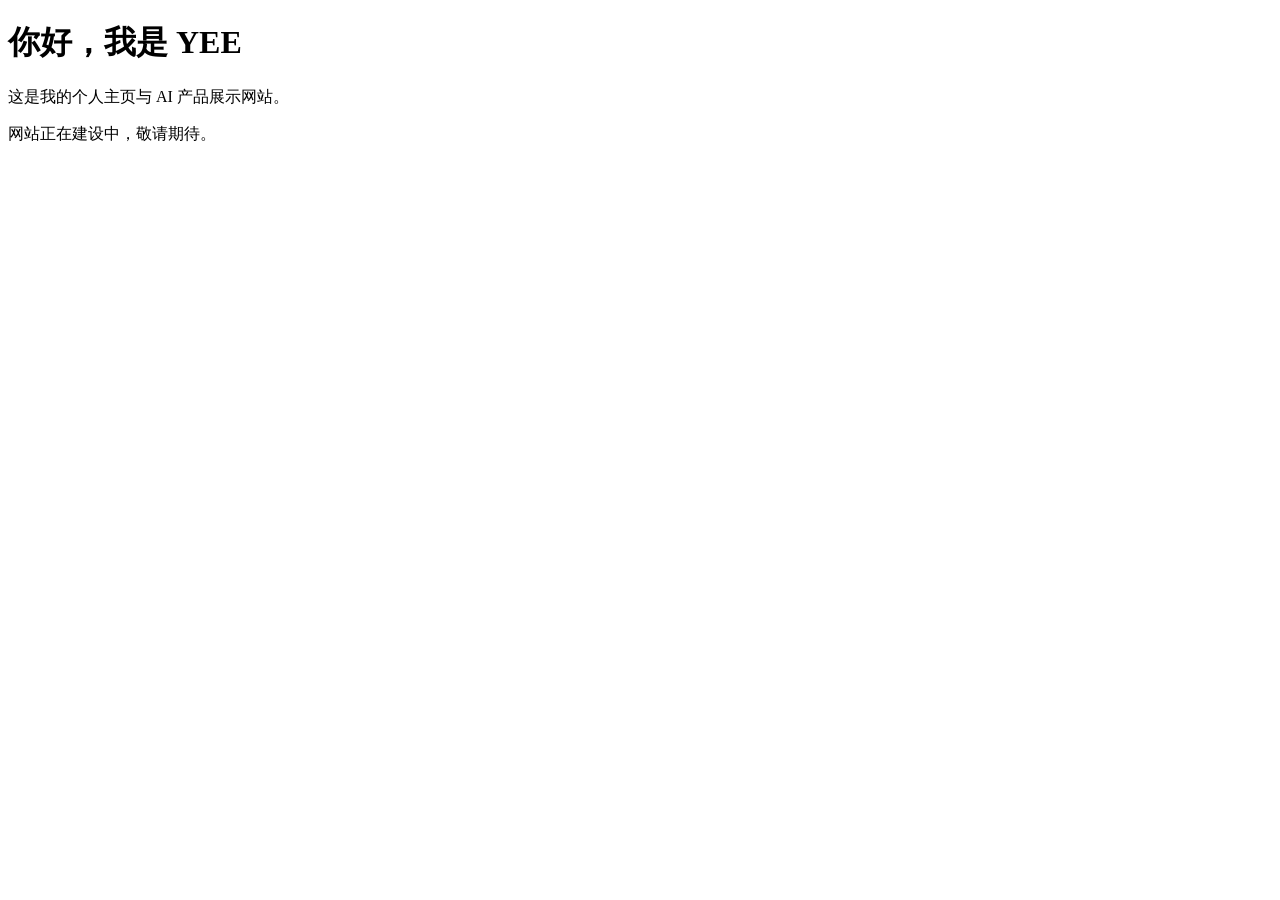
==== index.html @ efc81970 "Create index.html" ====
<!DOCTYPE html>
<html lang="zh-CN">
<head>
  <meta charset="UTF-8">
  <meta name="viewport" content="width=device-width, initial-scale=1.0">
  <title>YEE｜个人主页与AI产品</title>
</head>
<body>
  <h1>你好，我是 YEE</h1>
  <p>这是我的个人主页与 AI 产品展示网站。</p>
  <p>网站正在建设中，敬请期待。</p>
</body>
</html>
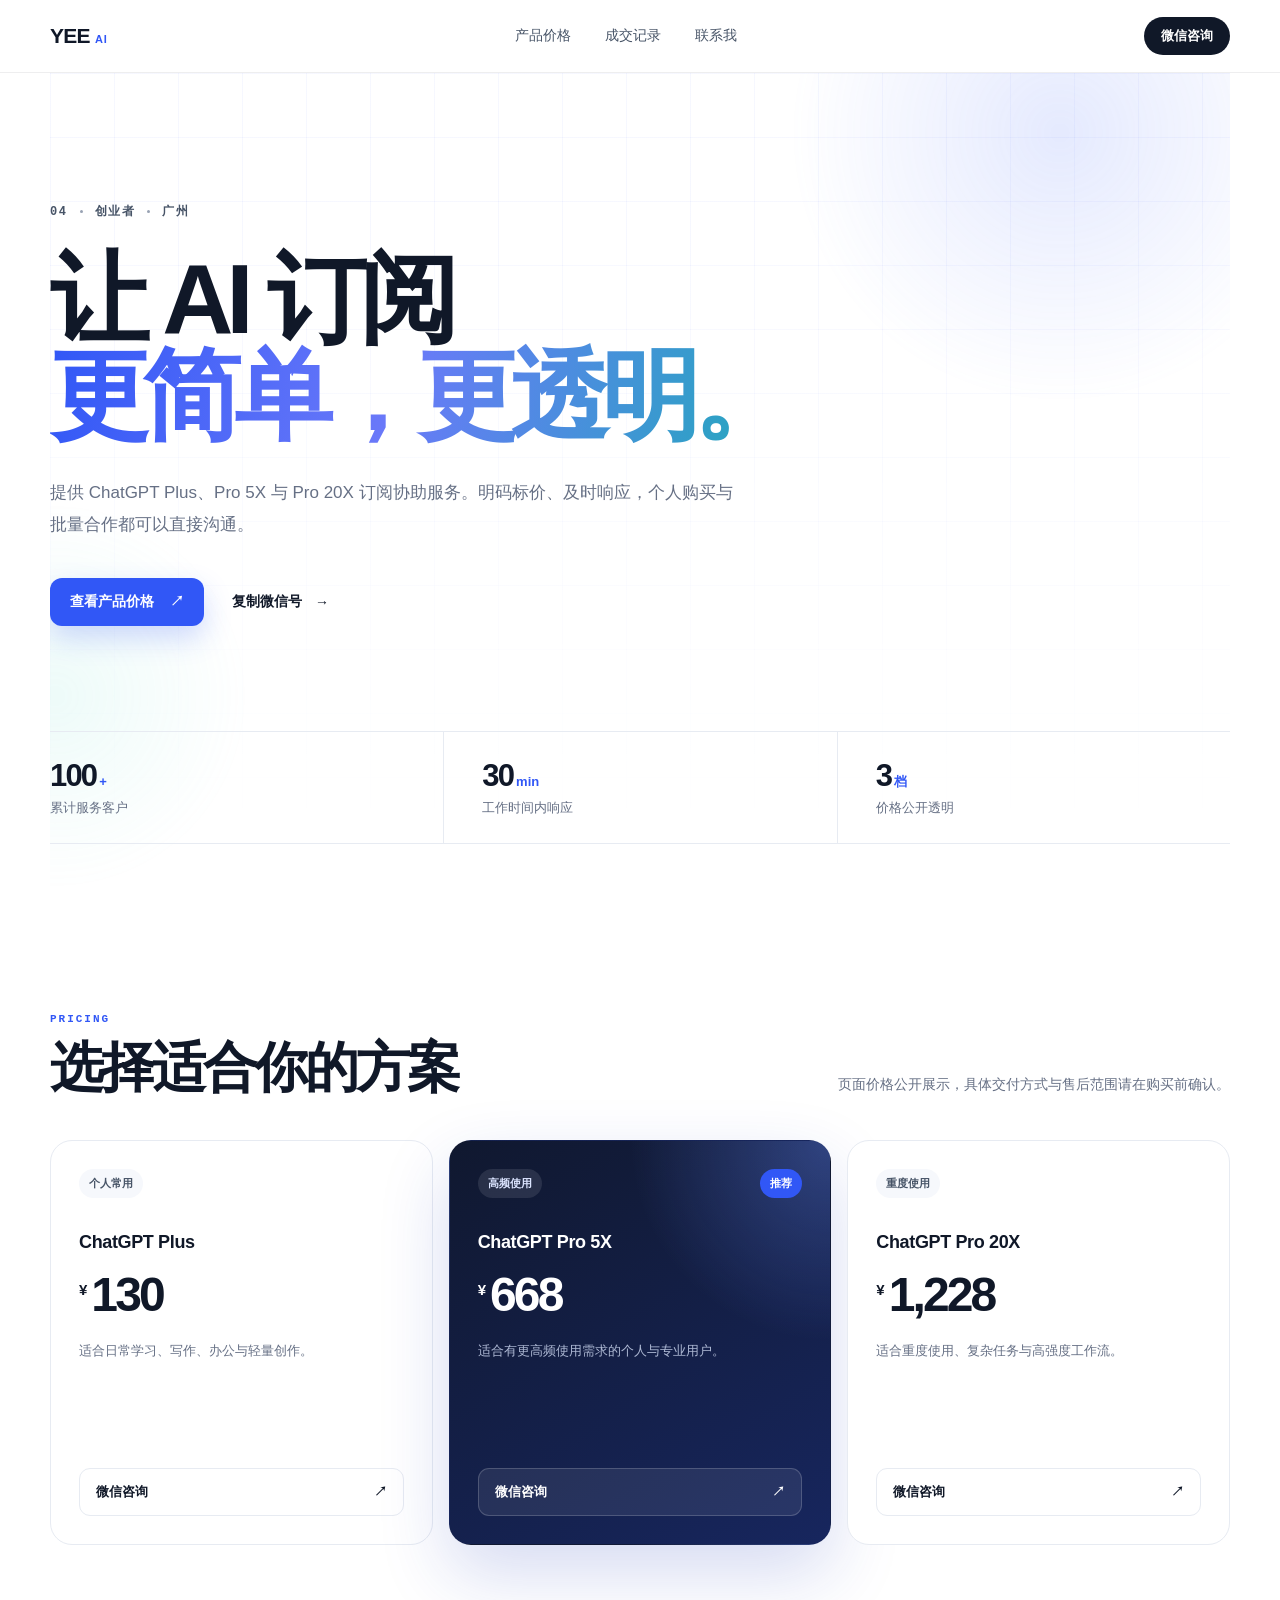
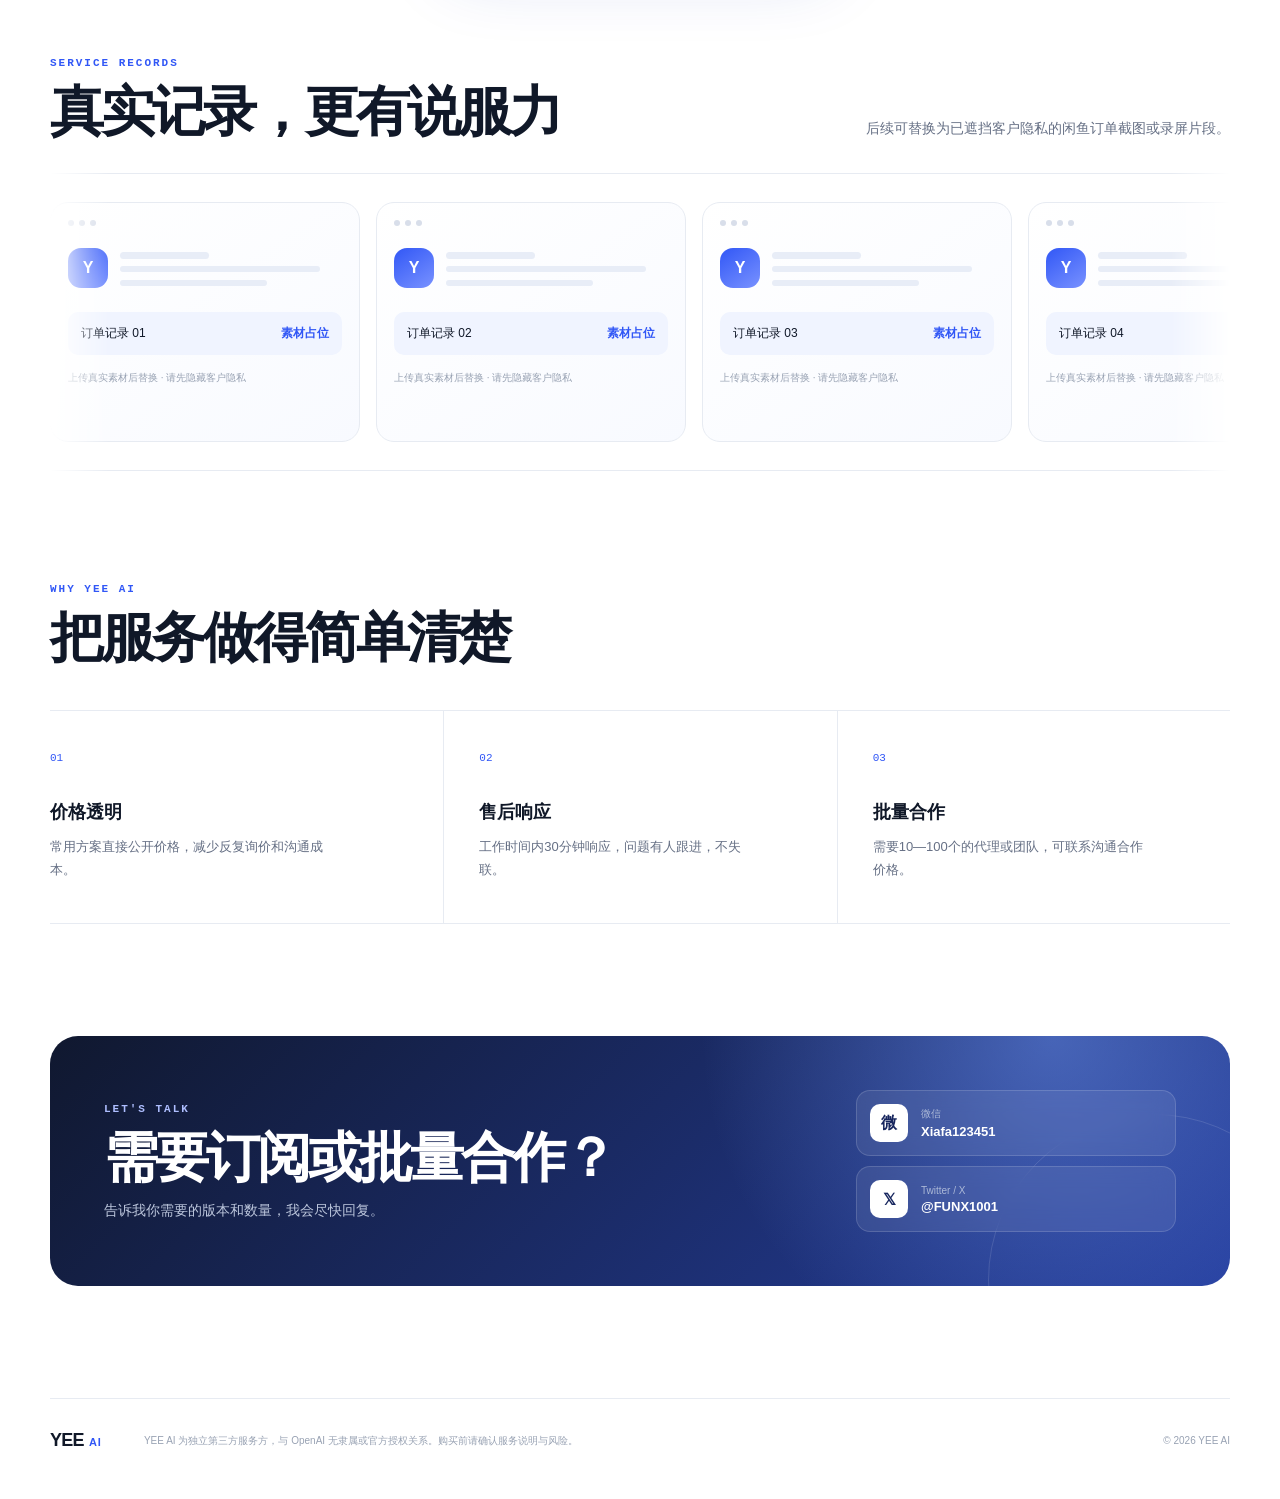
==== commit 66304b7f: "Update index.html" ====
--- a/index.html
+++ b/index.html
@@ -3,11 +3,468 @@
 <head>
   <meta charset="UTF-8">
   <meta name="viewport" content="width=device-width, initial-scale=1.0">
-  <title>YEE｜个人主页与AI产品</title>
+  <meta name="description" content="YEE AI 提供 ChatGPT Plus、Pro 5X 与 Pro 20X 订阅协助服务，价格公开，售后及时。">
+  <meta name="theme-color" content="#ffffff">
+  <title>YEE AI｜ChatGPT 订阅服务</title>
+  <style>
+    :root {
+      --ink: #101828;
+      --muted: #667085;
+      --line: #e7ebf2;
+      --blue: #3157f6;
+      --blue-deep: #1c37b9;
+      --soft: #f6f8fc;
+    }
+
+    * { box-sizing: border-box; }
+    html { scroll-behavior: smooth; }
+    body {
+      margin: 0;
+      color: var(--ink);
+      background: #fff;
+      font-family: Inter, "Microsoft YaHei", "PingFang SC", Arial, sans-serif;
+      -webkit-font-smoothing: antialiased;
+    }
+    a { color: inherit; text-decoration: none; }
+    button { color: inherit; font: inherit; }
+
+    .nav-shell {
+      position: sticky;
+      top: 0;
+      z-index: 50;
+      border-bottom: 1px solid rgba(16, 24, 40, .07);
+      background: rgba(255, 255, 255, .88);
+      backdrop-filter: blur(20px);
+      -webkit-backdrop-filter: blur(20px);
+    }
+    .nav-inner {
+      width: min(1180px, calc(100% - 40px));
+      height: 72px;
+      margin: 0 auto;
+      display: flex;
+      align-items: center;
+      justify-content: space-between;
+    }
+    .brand {
+      display: inline-flex;
+      align-items: baseline;
+      gap: 5px;
+      font-size: 21px;
+      font-weight: 850;
+      letter-spacing: -.7px;
+    }
+    .brand span { color: var(--blue); font-size: 11px; letter-spacing: 1px; }
+    .nav-links { display: flex; gap: 34px; color: #475467; font-size: 14px; font-weight: 580; }
+    .nav-links a { transition: color .2s ease; }
+    .nav-links a:hover { color: var(--blue); }
+    .nav-cta {
+      border: 0;
+      border-radius: 999px;
+      padding: 10px 17px;
+      color: #fff;
+      background: var(--ink);
+      cursor: pointer;
+      font-size: 13px;
+      font-weight: 650;
+    }
+    .section, footer { width: min(1180px, calc(100% - 40px)); margin: 0 auto; }
+
+    .hero {
+      position: relative;
+      min-height: calc(100vh - 72px);
+      padding: 130px 0 54px;
+      overflow: hidden;
+    }
+    .hero::before {
+      content: "";
+      position: absolute;
+      inset: 0;
+      z-index: -2;
+      background-image:
+        linear-gradient(rgba(49, 87, 246, .045) 1px, transparent 1px),
+        linear-gradient(90deg, rgba(49, 87, 246, .045) 1px, transparent 1px);
+      background-size: 64px 64px;
+      mask-image: linear-gradient(to bottom, #000 20%, transparent 92%);
+      -webkit-mask-image: linear-gradient(to bottom, #000 20%, transparent 92%);
+    }
+    .hero-glow { position: absolute; z-index: -1; border-radius: 50%; filter: blur(4px); pointer-events: none; }
+    .glow-one { width: 560px; height: 560px; top: -220px; right: -110px; background: radial-gradient(circle, rgba(92, 124, 250, .16), transparent 68%); }
+    .glow-two { width: 390px; height: 390px; left: -190px; bottom: 10px; background: radial-gradient(circle, rgba(98, 220, 201, .11), transparent 70%); }
+    .hero-content { max-width: 850px; }
+    .identity-row {
+      display: flex;
+      align-items: center;
+      gap: 12px;
+      margin-bottom: 31px;
+      color: #475467;
+      font-family: ui-monospace, SFMono-Regular, Menlo, Consolas, monospace;
+      font-size: 12px;
+      font-weight: 600;
+      letter-spacing: .13em;
+    }
+    .identity-row i { width: 3px; height: 3px; border-radius: 50%; background: #98a2b3; }
+    .hero h1 { margin: 0; font-size: clamp(52px, 7.7vw, 102px); line-height: .98; letter-spacing: -.072em; font-weight: 760; }
+    .hero h1 em {
+      color: transparent;
+      background: linear-gradient(105deg, #3157f6 0%, #6a79f9 47%, #22a9bb 100%);
+      background-clip: text;
+      -webkit-background-clip: text;
+      font-style: normal;
+    }
+    .hero-copy { max-width: 690px; margin: 33px 0 0; color: var(--muted); font-size: 17px; line-height: 1.85; }
+    .hero-actions { display: flex; align-items: center; gap: 28px; margin-top: 38px; }
+    .primary-button {
+      display: inline-flex;
+      align-items: center;
+      gap: 16px;
+      border-radius: 12px;
+      padding: 15px 20px;
+      color: #fff;
+      background: var(--blue);
+      box-shadow: 0 12px 28px rgba(49, 87, 246, .22);
+      font-size: 14px;
+      font-weight: 680;
+      transition: transform .2s ease, background .2s ease;
+    }
+    .primary-button:hover { transform: translateY(-2px); background: var(--blue-deep); }
+    .text-button { display: inline-flex; align-items: center; gap: 13px; border: 0; padding: 10px 0; background: none; cursor: pointer; font-size: 14px; font-weight: 650; }
+    .metrics { display: grid; grid-template-columns: repeat(3, 1fr); margin-top: 105px; border-top: 1px solid var(--line); border-bottom: 1px solid var(--line); }
+    .metrics article { padding: 26px 0; }
+    .metrics article + article { padding-left: 38px; border-left: 1px solid var(--line); }
+    .metrics strong { display: block; font-size: 31px; letter-spacing: -.06em; }
+    .metrics strong span { margin-left: 3px; color: var(--blue); font-size: 13px; letter-spacing: 0; }
+    .metrics p { margin: 5px 0 0; color: #667085; font-size: 13px; }
+
+    .plans-section, .proof-section, .service-section, .contact-section { padding-top: 112px; }
+    .section-heading { display: flex; justify-content: space-between; align-items: end; gap: 50px; margin-bottom: 44px; }
+    .section-heading > p { max-width: 430px; margin: 0; color: var(--muted); font-size: 14px; line-height: 1.75; }
+    .eyebrow { margin: 0 0 13px; color: var(--blue); font-family: ui-monospace, SFMono-Regular, Menlo, Consolas, monospace; font-size: 11px; font-weight: 750; letter-spacing: .18em; }
+    .section-heading h2, .contact-card h2 { margin: 0; font-size: clamp(34px, 4.4vw, 54px); line-height: 1.08; letter-spacing: -.055em; }
+    .plan-grid { display: grid; grid-template-columns: repeat(3, 1fr); gap: 16px; }
+    .plan-card {
+      position: relative;
+      min-height: 405px;
+      display: flex;
+      flex-direction: column;
+      border: 1px solid var(--line);
+      border-radius: 22px;
+      padding: 28px;
+      background: #fff;
+      transition: transform .25s ease, border-color .25s ease, box-shadow .25s ease;
+    }
+    .plan-card:hover { transform: translateY(-5px); border-color: #cbd5f7; box-shadow: 0 26px 60px rgba(28, 55, 185, .09); }
+    .plan-card.featured {
+      color: #fff;
+      border-color: transparent;
+      background: radial-gradient(circle at 100% 0, rgba(105, 142, 255, .34), transparent 36%), linear-gradient(150deg, #10182f 0%, #17265e 100%);
+      box-shadow: 0 28px 70px rgba(28, 55, 185, .18);
+    }
+    .plan-topline { display: flex; align-items: center; justify-content: space-between; }
+    .plan-pill, .popular { display: inline-flex; border-radius: 999px; padding: 7px 10px; color: #475467; background: var(--soft); font-size: 11px; font-weight: 650; }
+    .featured .plan-pill { color: #dbe4ff; background: rgba(255, 255, 255, .1); }
+    .popular { color: #fff; background: var(--blue); }
+    .plan-card h3 { margin: 34px 0 10px; font-size: 18px; letter-spacing: -.02em; }
+    .price { margin: 4px 0 18px; font-size: 48px; font-weight: 760; letter-spacing: -.06em; }
+    .price span { position: relative; top: -16px; margin-right: 4px; font-size: 15px; font-weight: 600; letter-spacing: 0; }
+    .plan-card > p { margin: 0; color: var(--muted); font-size: 13px; line-height: 1.7; }
+    .featured > p { color: #aeb9d4; }
+    .plan-card > button {
+      width: 100%;
+      display: flex;
+      align-items: center;
+      justify-content: space-between;
+      margin-top: auto;
+      border: 1px solid var(--line);
+      border-radius: 11px;
+      padding: 14px 16px;
+      background: #fff;
+      cursor: pointer;
+      font-size: 13px;
+      font-weight: 650;
+    }
+    .featured > button { color: #fff; border-color: rgba(255, 255, 255, .18); background: rgba(255, 255, 255, .08); }
+
+    .proof-heading { margin-bottom: 32px; }
+    .proof-window {
+      overflow: hidden;
+      border-top: 1px solid var(--line);
+      border-bottom: 1px solid var(--line);
+      padding: 28px 0;
+      mask-image: linear-gradient(90deg, transparent, #000 5%, #000 95%, transparent);
+      -webkit-mask-image: linear-gradient(90deg, transparent, #000 5%, #000 95%, transparent);
+    }
+    .proof-track { width: max-content; display: flex; gap: 16px; animation: scrollProof 30s linear infinite; }
+    .proof-window:hover .proof-track { animation-play-state: paused; }
+    @keyframes scrollProof { from { transform: translateX(0); } to { transform: translateX(calc(-50% - 8px)); } }
+    .proof-card { width: 310px; height: 240px; flex: 0 0 auto; border: 1px solid var(--line); border-radius: 18px; padding: 17px; background: linear-gradient(145deg, #fff, #f8faff); }
+    .mock-toolbar { display: flex; gap: 5px; }
+    .mock-toolbar span { width: 6px; height: 6px; border-radius: 50%; background: #d8deea; }
+    .mock-content { display: flex; gap: 12px; margin-top: 22px; }
+    .mock-avatar { width: 40px; height: 40px; display: grid; place-items: center; border-radius: 13px; color: #fff; background: linear-gradient(145deg, #3157f6, #7992ff); font-weight: 800; }
+    .mock-lines { flex: 1; display: grid; gap: 6px; padding-top: 4px; }
+    .mock-lines b, .mock-lines i { display: block; border-radius: 99px; background: #e8edf7; }
+    .mock-lines b { width: 40%; height: 7px; }
+    .mock-lines i { width: 90%; height: 6px; }
+    .mock-lines i:last-child { width: 66%; }
+    .mock-order { display: flex; justify-content: space-between; margin-top: 24px; border-radius: 10px; padding: 13px; background: #f0f4ff; font-size: 12px; }
+    .mock-order strong { color: var(--blue); }
+    .proof-card > p { margin: 16px 0 0; color: #98a2b3; font-size: 10px; }
+
+    .service-grid { display: grid; grid-template-columns: repeat(3, 1fr); border-top: 1px solid var(--line); border-bottom: 1px solid var(--line); }
+    .service-grid article { padding: 36px 35px 42px 0; }
+    .service-grid article + article { border-left: 1px solid var(--line); padding-left: 35px; }
+    .service-grid article > span { color: var(--blue); font-family: ui-monospace, SFMono-Regular, Menlo, Consolas, monospace; font-size: 11px; }
+    .service-grid h3 { margin: 35px 0 12px; font-size: 18px; }
+    .service-grid p { max-width: 280px; margin: 0; color: var(--muted); font-size: 13px; line-height: 1.75; }
+
+    .contact-section { padding-bottom: 112px; }
+    .contact-card {
+      position: relative;
+      overflow: hidden;
+      display: flex;
+      justify-content: space-between;
+      align-items: center;
+      gap: 50px;
+      border-radius: 28px;
+      padding: 54px;
+      color: #fff;
+      background: radial-gradient(circle at 85% 0, rgba(120, 161, 255, .45), transparent 34%), linear-gradient(135deg, #10182f, #253e9e);
+    }
+    .contact-card::after { content: ""; position: absolute; right: -90px; bottom: -160px; width: 330px; height: 330px; border: 1px solid rgba(255, 255, 255, .12); border-radius: 50%; }
+    .contact-card .eyebrow { color: #aebeff; }
+    .contact-card > div:first-child > p:last-child { margin: 16px 0 0; color: #bdc7dd; font-size: 14px; }
+    .contact-actions { position: relative; z-index: 2; min-width: 320px; display: grid; gap: 10px; }
+    .contact-actions button, .contact-actions a {
+      display: flex;
+      align-items: center;
+      gap: 13px;
+      border: 1px solid rgba(255, 255, 255, .15);
+      border-radius: 14px;
+      padding: 13px;
+      color: #fff;
+      background: rgba(255, 255, 255, .08);
+      backdrop-filter: blur(10px);
+      -webkit-backdrop-filter: blur(10px);
+      cursor: pointer;
+      text-align: left;
+    }
+    .contact-icon { width: 38px; height: 38px; display: grid; place-items: center; border-radius: 10px; color: #17265e; background: #fff; font-weight: 800; }
+    .contact-actions small, .contact-actions strong { display: block; }
+    .contact-actions small { margin-bottom: 3px; color: #acb9d7; font-size: 10px; }
+    .contact-actions strong { font-size: 13px; }
+
+    footer { display: grid; grid-template-columns: auto 1fr auto; align-items: center; gap: 42px; border-top: 1px solid var(--line); padding: 31px 0 45px; color: #98a2b3; font-size: 10px; }
+    footer p { max-width: 650px; margin: 0; line-height: 1.65; }
+    footer .brand { color: var(--ink); font-size: 18px; }
+
+    .toast {
+      position: fixed;
+      left: 50%;
+      bottom: 26px;
+      z-index: 100;
+      transform: translate(-50%, 20px);
+      border-radius: 999px;
+      padding: 11px 18px;
+      color: #fff;
+      background: #101828;
+      box-shadow: 0 14px 34px rgba(16, 24, 40, .22);
+      font-size: 13px;
+      opacity: 0;
+      pointer-events: none;
+      transition: opacity .2s ease, transform .2s ease;
+    }
+    .toast.show { opacity: 1; transform: translate(-50%, 0); }
+
+    @media (max-width: 820px) {
+      .nav-links { display: none; }
+      .nav-inner, .section, footer { width: min(100% - 28px, 1180px); }
+      .hero { min-height: auto; padding: 90px 0 35px; }
+      .hero h1 { font-size: clamp(46px, 14vw, 70px); letter-spacing: -.066em; }
+      .hero-copy { font-size: 15px; }
+      .hero-actions { gap: 20px; }
+      .metrics { margin-top: 72px; }
+      .metrics article { padding: 20px 0; }
+      .metrics article + article { padding-left: 14px; }
+      .metrics strong { font-size: 24px; }
+      .metrics p { font-size: 10px; }
+      .plans-section, .proof-section, .service-section, .contact-section { padding-top: 80px; }
+      .section-heading { display: block; margin-bottom: 30px; }
+      .section-heading > p { margin-top: 18px; }
+      .plan-grid { grid-template-columns: 1fr; }
+      .plan-card { min-height: 350px; }
+      .service-grid { grid-template-columns: 1fr; }
+      .service-grid article { padding: 26px 0 30px; }
+      .service-grid article + article { border-top: 1px solid var(--line); border-left: 0; padding-left: 0; }
+      .service-grid h3 { margin-top: 22px; }
+      .contact-section { padding-bottom: 80px; }
+      .contact-card { display: block; padding: 34px 24px; }
+      .contact-actions { min-width: 0; margin-top: 32px; }
+      footer { grid-template-columns: 1fr; gap: 14px; }
+    }
+
+    @media (max-width: 480px) {
+      .nav-cta { padding: 9px 13px; }
+      .hero-actions { align-items: flex-start; flex-direction: column; }
+      .metrics strong { font-size: 21px; }
+    }
+
+    @media (prefers-reduced-motion: reduce) {
+      html { scroll-behavior: auto; }
+      .proof-track { animation: none; }
+      .primary-button { transition: none; }
+    }
+  </style>
 </head>
+
 <body>
-  <h1>你好，我是 YEE</h1>
-  <p>这是我的个人主页与 AI 产品展示网站。</p>
-  <p>网站正在建设中，敬请期待。</p>
+  <main>
+    <nav class="nav-shell" aria-label="主导航">
+      <div class="nav-inner">
+        <a class="brand" href="#top" aria-label="YEE AI 首页">YEE<span>AI</span></a>
+        <div class="nav-links">
+          <a href="#plans">产品价格</a>
+          <a href="#proof">成交记录</a>
+          <a href="#contact">联系我</a>
+        </div>
+        <button class="nav-cta copy-wechat" type="button">微信咨询</button>
+      </div>
+    </nav>
+
+    <section class="hero section" id="top">
+      <div class="hero-glow glow-one"></div>
+      <div class="hero-glow glow-two"></div>
+      <div class="hero-content">
+        <div class="identity-row" aria-label="个人标签"><span>04</span><i></i><span>创业者</span><i></i><span>广州</span></div>
+        <h1>让 AI 订阅<br><em>更简单，更透明。</em></h1>
+        <p class="hero-copy">提供 ChatGPT Plus、Pro 5X 与 Pro 20X 订阅协助服务。明码标价、及时响应，个人购买与批量合作都可以直接沟通。</p>
+        <div class="hero-actions">
+          <a class="primary-button" href="#plans">查看产品价格 <span aria-hidden="true">↗</span></a>
+          <button class="text-button copy-wechat" type="button">复制微信号 <span aria-hidden="true">→</span></button>
+        </div>
+      </div>
+
+      <div class="metrics" aria-label="服务数据">
+        <article><strong>100<span>+</span></strong><p>累计服务客户</p></article>
+        <article><strong>30<span>min</span></strong><p>工作时间内响应</p></article>
+        <article><strong>3<span>档</span></strong><p>价格公开透明</p></article>
+      </div>
+    </section>
+
+    <section class="section plans-section" id="plans">
+      <div class="section-heading">
+        <div><p class="eyebrow">PRICING</p><h2>选择适合你的方案</h2></div>
+        <p>页面价格公开展示，具体交付方式与售后范围请在购买前确认。</p>
+      </div>
+      <div class="plan-grid">
+        <article class="plan-card">
+          <div class="plan-topline"><span class="plan-pill">个人常用</span></div>
+          <h3>ChatGPT Plus</h3>
+          <div class="price"><span>¥</span>130</div>
+          <p>适合日常学习、写作、办公与轻量创作。</p>
+          <button class="copy-wechat" type="button">微信咨询 <span aria-hidden="true">↗</span></button>
+        </article>
+
+        <article class="plan-card featured">
+          <div class="plan-topline"><span class="plan-pill">高频使用</span><span class="popular">推荐</span></div>
+          <h3>ChatGPT Pro 5X</h3>
+          <div class="price"><span>¥</span>668</div>
+          <p>适合有更高频使用需求的个人与专业用户。</p>
+          <button class="copy-wechat" type="button">微信咨询 <span aria-hidden="true">↗</span></button>
+        </article>
+
+        <article class="plan-card">
+          <div class="plan-topline"><span class="plan-pill">重度使用</span></div>
+          <h3>ChatGPT Pro 20X</h3>
+          <div class="price"><span>¥</span>1,228</div>
+          <p>适合重度使用、复杂任务与高强度工作流。</p>
+          <button class="copy-wechat" type="button">微信咨询 <span aria-hidden="true">↗</span></button>
+        </article>
+      </div>
+    </section>
+
+    <section class="section proof-section" id="proof">
+      <div class="section-heading proof-heading">
+        <div><p class="eyebrow">SERVICE RECORDS</p><h2>真实记录，更有说服力</h2></div>
+        <p>后续可替换为已遮挡客户隐私的闲鱼订单截图或录屏片段。</p>
+      </div>
+      <div class="proof-window">
+        <div class="proof-track">
+          <article class="proof-card"><div class="mock-toolbar"><span></span><span></span><span></span></div><div class="mock-content"><div class="mock-avatar">Y</div><div class="mock-lines"><b></b><i></i><i></i></div></div><div class="mock-order"><span>订单记录 01</span><strong>素材占位</strong></div><p>上传真实素材后替换 · 请先隐藏客户隐私</p></article>
+          <article class="proof-card"><div class="mock-toolbar"><span></span><span></span><span></span></div><div class="mock-content"><div class="mock-avatar">Y</div><div class="mock-lines"><b></b><i></i><i></i></div></div><div class="mock-order"><span>订单记录 02</span><strong>素材占位</strong></div><p>上传真实素材后替换 · 请先隐藏客户隐私</p></article>
+          <article class="proof-card"><div class="mock-toolbar"><span></span><span></span><span></span></div><div class="mock-content"><div class="mock-avatar">Y</div><div class="mock-lines"><b></b><i></i><i></i></div></div><div class="mock-order"><span>订单记录 03</span><strong>素材占位</strong></div><p>上传真实素材后替换 · 请先隐藏客户隐私</p></article>
+          <article class="proof-card"><div class="mock-toolbar"><span></span><span></span><span></span></div><div class="mock-content"><div class="mock-avatar">Y</div><div class="mock-lines"><b></b><i></i><i></i></div></div><div class="mock-order"><span>订单记录 04</span><strong>素材占位</strong></div><p>上传真实素材后替换 · 请先隐藏客户隐私</p></article>
+          <article class="proof-card" aria-hidden="true"><div class="mock-toolbar"><span></span><span></span><span></span></div><div class="mock-content"><div class="mock-avatar">Y</div><div class="mock-lines"><b></b><i></i><i></i></div></div><div class="mock-order"><span>订单记录 01</span><strong>素材占位</strong></div><p>上传真实素材后替换 · 请先隐藏客户隐私</p></article>
+          <article class="proof-card" aria-hidden="true"><div class="mock-toolbar"><span></span><span></span><span></span></div><div class="mock-content"><div class="mock-avatar">Y</div><div class="mock-lines"><b></b><i></i><i></i></div></div><div class="mock-order"><span>订单记录 02</span><strong>素材占位</strong></div><p>上传真实素材后替换 · 请先隐藏客户隐私</p></article>
+          <article class="proof-card" aria-hidden="true"><div class="mock-toolbar"><span></span><span></span><span></span></div><div class="mock-content"><div class="mock-avatar">Y</div><div class="mock-lines"><b></b><i></i><i></i></div></div><div class="mock-order"><span>订单记录 03</span><strong>素材占位</strong></div><p>上传真实素材后替换 · 请先隐藏客户隐私</p></article>
+          <article class="proof-card" aria-hidden="true"><div class="mock-toolbar"><span></span><span></span><span></span></div><div class="mock-content"><div class="mock-avatar">Y</div><div class="mock-lines"><b></b><i></i><i></i></div></div><div class="mock-order"><span>订单记录 04</span><strong>素材占位</strong></div><p>上传真实素材后替换 · 请先隐藏客户隐私</p></article>
+        </div>
+      </div>
+    </section>
+
+    <section class="section service-section">
+      <div class="section-heading"><div><p class="eyebrow">WHY YEE AI</p><h2>把服务做得简单清楚</h2></div></div>
+      <div class="service-grid">
+        <article><span>01</span><h3>价格透明</h3><p>常用方案直接公开价格，减少反复询价和沟通成本。</p></article>
+        <article><span>02</span><h3>售后响应</h3><p>工作时间内30分钟响应，问题有人跟进，不失联。</p></article>
+        <article><span>03</span><h3>批量合作</h3><p>需要10—100个的代理或团队，可联系沟通合作价格。</p></article>
+      </div>
+    </section>
+
+    <section class="section contact-section" id="contact">
+      <div class="contact-card">
+        <div><p class="eyebrow">LET'S TALK</p><h2>需要订阅或批量合作？</h2><p>告诉我你需要的版本和数量，我会尽快回复。</p></div>
+        <div class="contact-actions">
+          <button class="copy-wechat" type="button"><span class="contact-icon">微</span><span><small>微信</small><strong>Xiafa123451</strong></span></button>
+          <a href="https://x.com/FUNX1001" target="_blank" rel="noopener noreferrer"><span class="contact-icon">𝕏</span><span><small>Twitter / X</small><strong>@FUNX1001</strong></span></a>
+        </div>
+      </div>
+    </section>
+
+    <footer>
+      <a class="brand" href="#top">YEE<span>AI</span></a>
+      <p>YEE AI 为独立第三方服务方，与 OpenAI 无隶属或官方授权关系。购买前请确认服务说明与风险。</p>
+      <span>© 2026 YEE AI</span>
+    </footer>
+  </main>
+
+  <div class="toast" id="toast" role="status" aria-live="polite">微信号已复制：Xiafa123451</div>
+
+  <script>
+    const wechat = "Xiafa123451";
+    const toast = document.getElementById("toast");
+    let toastTimer;
+
+    function showToast(message) {
+      toast.textContent = message;
+      toast.classList.add("show");
+      clearTimeout(toastTimer);
+      toastTimer = setTimeout(() => toast.classList.remove("show"), 1800);
+    }
+
+    async function copyWechat() {
+      try {
+        if (navigator.clipboard && window.isSecureContext) {
+          await navigator.clipboard.writeText(wechat);
+        } else {
+          const input = document.createElement("textarea");
+          input.value = wechat;
+          input.style.position = "fixed";
+          input.style.opacity = "0";
+          document.body.appendChild(input);
+          input.focus();
+          input.select();
+          document.execCommand("copy");
+          input.remove();
+        }
+        showToast("微信号已复制：" + wechat);
+      } catch (error) {
+        window.prompt("请复制微信号", wechat);
+      }
+    }
+
+    document.querySelectorAll(".copy-wechat").forEach((button) => {
+      button.addEventListener("click", copyWechat);
+    });
+  </script>
 </body>
 </html>
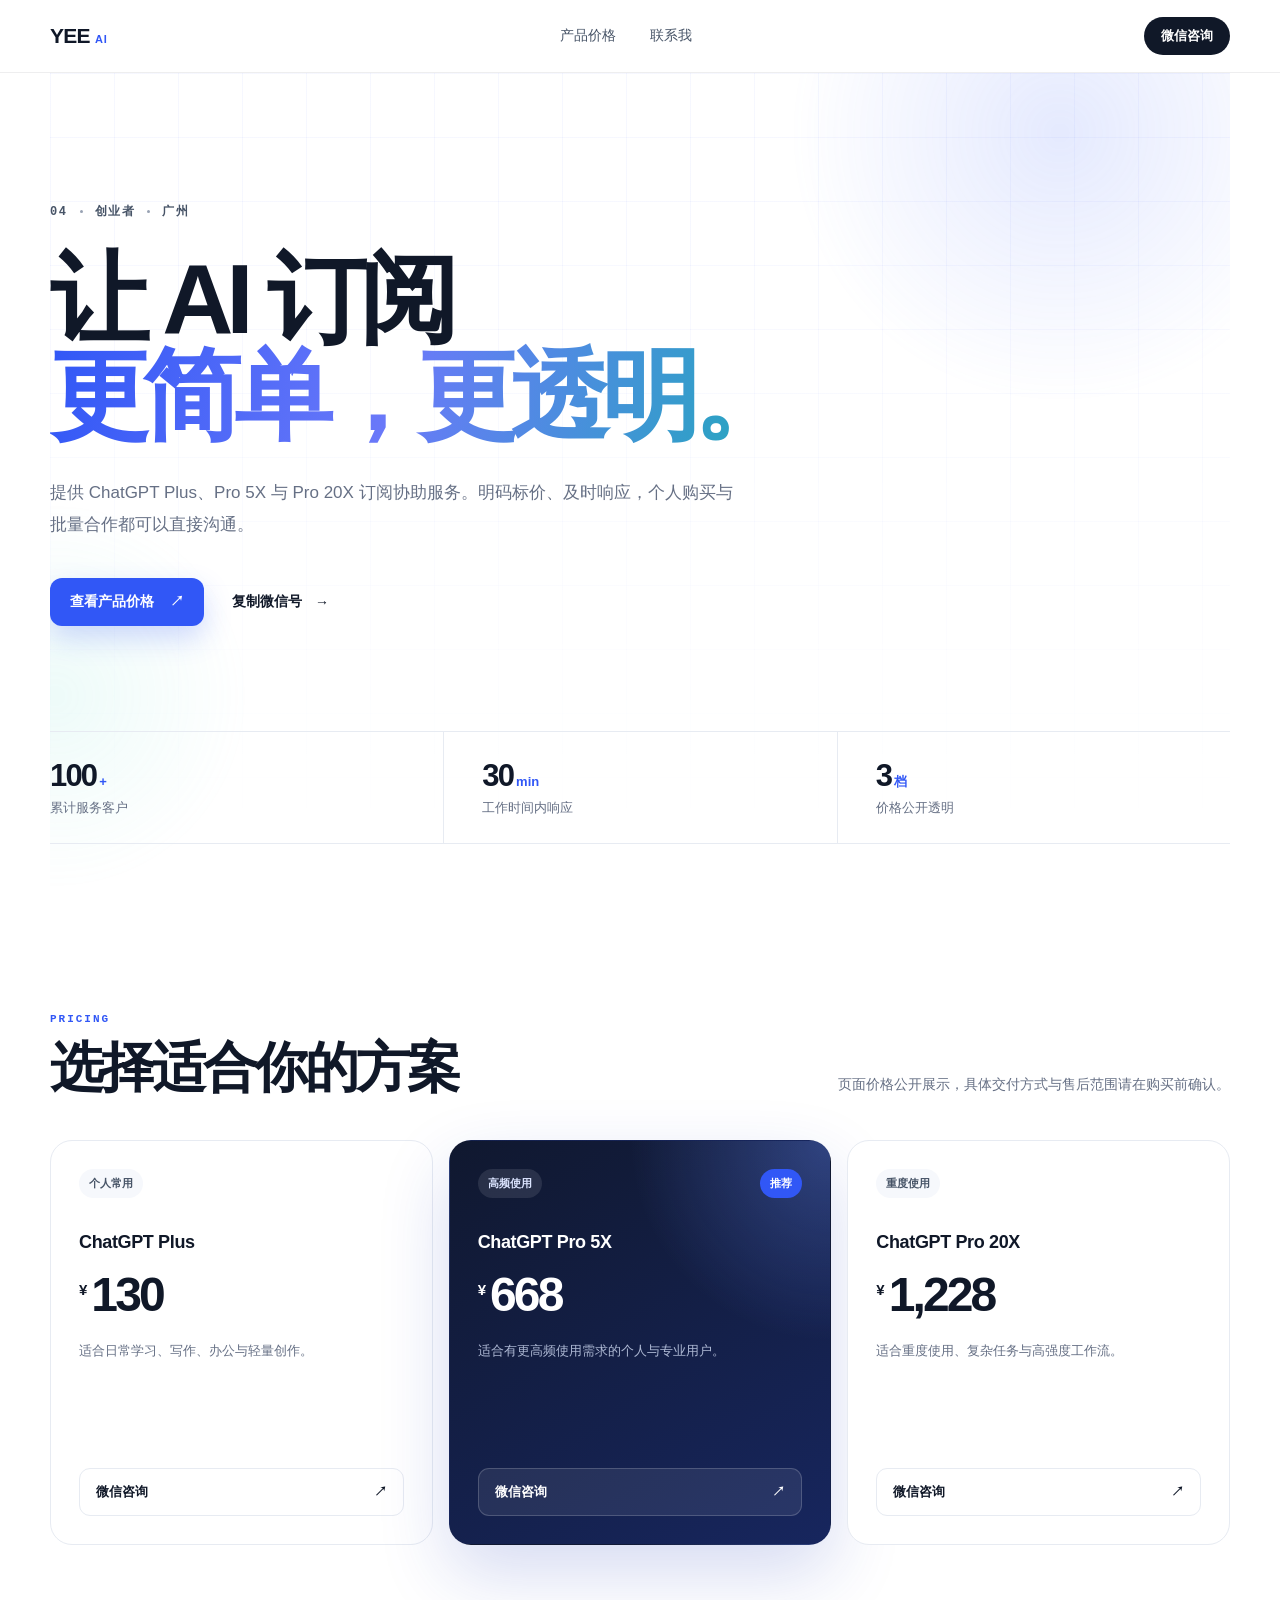
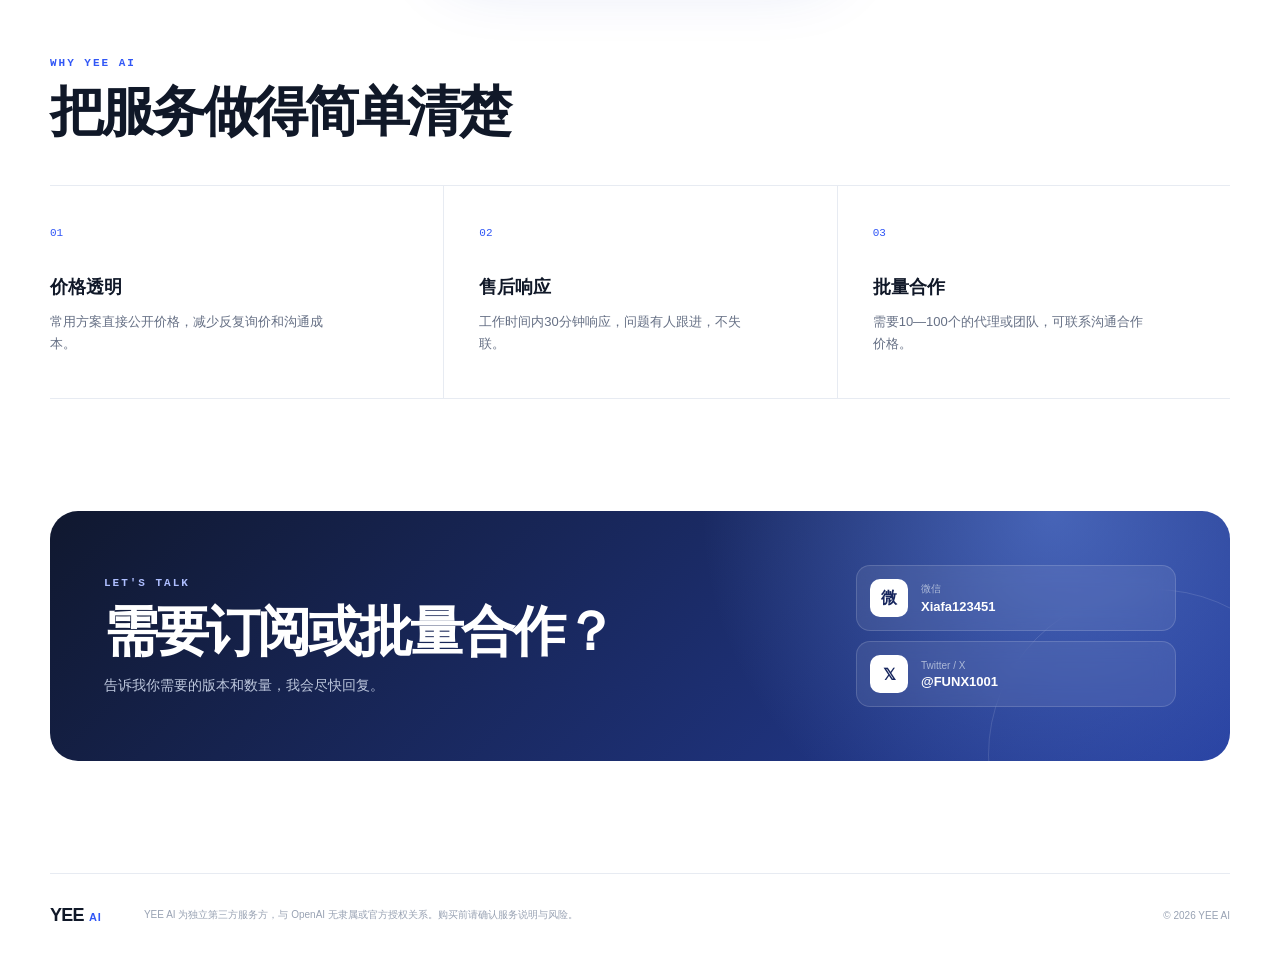
==== commit 8007e4f4: "Update index.html" ====
--- a/index.html
+++ b/index.html
@@ -135,7 +135,7 @@
     .metrics strong span { margin-left: 3px; color: var(--blue); font-size: 13px; letter-spacing: 0; }
     .metrics p { margin: 5px 0 0; color: #667085; font-size: 13px; }
 
-    .plans-section, .proof-section, .service-section, .contact-section { padding-top: 112px; }
+    .plans-section, .service-section, .contact-section { padding-top: 112px; }
     .section-heading { display: flex; justify-content: space-between; align-items: end; gap: 50px; margin-bottom: 44px; }
     .section-heading > p { max-width: 430px; margin: 0; color: var(--muted); font-size: 14px; line-height: 1.75; }
     .eyebrow { margin: 0 0 13px; color: var(--blue); font-family: ui-monospace, SFMono-Regular, Menlo, Consolas, monospace; font-size: 11px; font-weight: 750; letter-spacing: .18em; }
@@ -183,32 +183,6 @@
       font-weight: 650;
     }
     .featured > button { color: #fff; border-color: rgba(255, 255, 255, .18); background: rgba(255, 255, 255, .08); }
-
-    .proof-heading { margin-bottom: 32px; }
-    .proof-window {
-      overflow: hidden;
-      border-top: 1px solid var(--line);
-      border-bottom: 1px solid var(--line);
-      padding: 28px 0;
-      mask-image: linear-gradient(90deg, transparent, #000 5%, #000 95%, transparent);
-      -webkit-mask-image: linear-gradient(90deg, transparent, #000 5%, #000 95%, transparent);
-    }
-    .proof-track { width: max-content; display: flex; gap: 16px; animation: scrollProof 30s linear infinite; }
-    .proof-window:hover .proof-track { animation-play-state: paused; }
-    @keyframes scrollProof { from { transform: translateX(0); } to { transform: translateX(calc(-50% - 8px)); } }
-    .proof-card { width: 310px; height: 240px; flex: 0 0 auto; border: 1px solid var(--line); border-radius: 18px; padding: 17px; background: linear-gradient(145deg, #fff, #f8faff); }
-    .mock-toolbar { display: flex; gap: 5px; }
-    .mock-toolbar span { width: 6px; height: 6px; border-radius: 50%; background: #d8deea; }
-    .mock-content { display: flex; gap: 12px; margin-top: 22px; }
-    .mock-avatar { width: 40px; height: 40px; display: grid; place-items: center; border-radius: 13px; color: #fff; background: linear-gradient(145deg, #3157f6, #7992ff); font-weight: 800; }
-    .mock-lines { flex: 1; display: grid; gap: 6px; padding-top: 4px; }
-    .mock-lines b, .mock-lines i { display: block; border-radius: 99px; background: #e8edf7; }
-    .mock-lines b { width: 40%; height: 7px; }
-    .mock-lines i { width: 90%; height: 6px; }
-    .mock-lines i:last-child { width: 66%; }
-    .mock-order { display: flex; justify-content: space-between; margin-top: 24px; border-radius: 10px; padding: 13px; background: #f0f4ff; font-size: 12px; }
-    .mock-order strong { color: var(--blue); }
-    .proof-card > p { margin: 16px 0 0; color: #98a2b3; font-size: 10px; }
 
     .service-grid { display: grid; grid-template-columns: repeat(3, 1fr); border-top: 1px solid var(--line); border-bottom: 1px solid var(--line); }
     .service-grid article { padding: 36px 35px 42px 0; }
@@ -287,7 +261,7 @@
       .metrics article + article { padding-left: 14px; }
       .metrics strong { font-size: 24px; }
       .metrics p { font-size: 10px; }
-      .plans-section, .proof-section, .service-section, .contact-section { padding-top: 80px; }
+      .plans-section, .service-section, .contact-section { padding-top: 80px; }
       .section-heading { display: block; margin-bottom: 30px; }
       .section-heading > p { margin-top: 18px; }
       .plan-grid { grid-template-columns: 1fr; }
@@ -310,7 +284,6 @@
 
     @media (prefers-reduced-motion: reduce) {
       html { scroll-behavior: auto; }
-      .proof-track { animation: none; }
       .primary-button { transition: none; }
     }
   </style>
@@ -323,7 +296,6 @@
         <a class="brand" href="#top" aria-label="YEE AI 首页">YEE<span>AI</span></a>
         <div class="nav-links">
           <a href="#plans">产品价格</a>
-          <a href="#proof">成交记录</a>
           <a href="#contact">联系我</a>
         </div>
         <button class="nav-cta copy-wechat" type="button">微信咨询</button>
@@ -334,7 +306,7 @@
       <div class="hero-glow glow-one"></div>
       <div class="hero-glow glow-two"></div>
       <div class="hero-content">
-        <div class="identity-row" aria-label="个人标签"><span>04</span><i></i><span>创业者</span><i></i><span>广州</span></div>
+        <div class="identity-row" role="group" aria-label="个人标签"><span>04</span><i></i><span>创业者</span><i></i><span>广州</span></div>
         <h1>让 AI 订阅<br><em>更简单，更透明。</em></h1>
         <p class="hero-copy">提供 ChatGPT Plus、Pro 5X 与 Pro 20X 订阅协助服务。明码标价、及时响应，个人购买与批量合作都可以直接沟通。</p>
         <div class="hero-actions">
@@ -343,7 +315,7 @@
         </div>
       </div>
 
-      <div class="metrics" aria-label="服务数据">
+      <div class="metrics" role="group" aria-label="服务数据">
         <article><strong>100<span>+</span></strong><p>累计服务客户</p></article>
         <article><strong>30<span>min</span></strong><p>工作时间内响应</p></article>
         <article><strong>3<span>档</span></strong><p>价格公开透明</p></article>
@@ -379,25 +351,6 @@
           <p>适合重度使用、复杂任务与高强度工作流。</p>
           <button class="copy-wechat" type="button">微信咨询 <span aria-hidden="true">↗</span></button>
         </article>
-      </div>
-    </section>
-
-    <section class="section proof-section" id="proof">
-      <div class="section-heading proof-heading">
-        <div><p class="eyebrow">SERVICE RECORDS</p><h2>真实记录，更有说服力</h2></div>
-        <p>后续可替换为已遮挡客户隐私的闲鱼订单截图或录屏片段。</p>
-      </div>
-      <div class="proof-window">
-        <div class="proof-track">
-          <article class="proof-card"><div class="mock-toolbar"><span></span><span></span><span></span></div><div class="mock-content"><div class="mock-avatar">Y</div><div class="mock-lines"><b></b><i></i><i></i></div></div><div class="mock-order"><span>订单记录 01</span><strong>素材占位</strong></div><p>上传真实素材后替换 · 请先隐藏客户隐私</p></article>
-          <article class="proof-card"><div class="mock-toolbar"><span></span><span></span><span></span></div><div class="mock-content"><div class="mock-avatar">Y</div><div class="mock-lines"><b></b><i></i><i></i></div></div><div class="mock-order"><span>订单记录 02</span><strong>素材占位</strong></div><p>上传真实素材后替换 · 请先隐藏客户隐私</p></article>
-          <article class="proof-card"><div class="mock-toolbar"><span></span><span></span><span></span></div><div class="mock-content"><div class="mock-avatar">Y</div><div class="mock-lines"><b></b><i></i><i></i></div></div><div class="mock-order"><span>订单记录 03</span><strong>素材占位</strong></div><p>上传真实素材后替换 · 请先隐藏客户隐私</p></article>
-          <article class="proof-card"><div class="mock-toolbar"><span></span><span></span><span></span></div><div class="mock-content"><div class="mock-avatar">Y</div><div class="mock-lines"><b></b><i></i><i></i></div></div><div class="mock-order"><span>订单记录 04</span><strong>素材占位</strong></div><p>上传真实素材后替换 · 请先隐藏客户隐私</p></article>
-          <article class="proof-card" aria-hidden="true"><div class="mock-toolbar"><span></span><span></span><span></span></div><div class="mock-content"><div class="mock-avatar">Y</div><div class="mock-lines"><b></b><i></i><i></i></div></div><div class="mock-order"><span>订单记录 01</span><strong>素材占位</strong></div><p>上传真实素材后替换 · 请先隐藏客户隐私</p></article>
-          <article class="proof-card" aria-hidden="true"><div class="mock-toolbar"><span></span><span></span><span></span></div><div class="mock-content"><div class="mock-avatar">Y</div><div class="mock-lines"><b></b><i></i><i></i></div></div><div class="mock-order"><span>订单记录 02</span><strong>素材占位</strong></div><p>上传真实素材后替换 · 请先隐藏客户隐私</p></article>
-          <article class="proof-card" aria-hidden="true"><div class="mock-toolbar"><span></span><span></span><span></span></div><div class="mock-content"><div class="mock-avatar">Y</div><div class="mock-lines"><b></b><i></i><i></i></div></div><div class="mock-order"><span>订单记录 03</span><strong>素材占位</strong></div><p>上传真实素材后替换 · 请先隐藏客户隐私</p></article>
-          <article class="proof-card" aria-hidden="true"><div class="mock-toolbar"><span></span><span></span><span></span></div><div class="mock-content"><div class="mock-avatar">Y</div><div class="mock-lines"><b></b><i></i><i></i></div></div><div class="mock-order"><span>订单记录 04</span><strong>素材占位</strong></div><p>上传真实素材后替换 · 请先隐藏客户隐私</p></article>
-        </div>
       </div>
     </section>
 
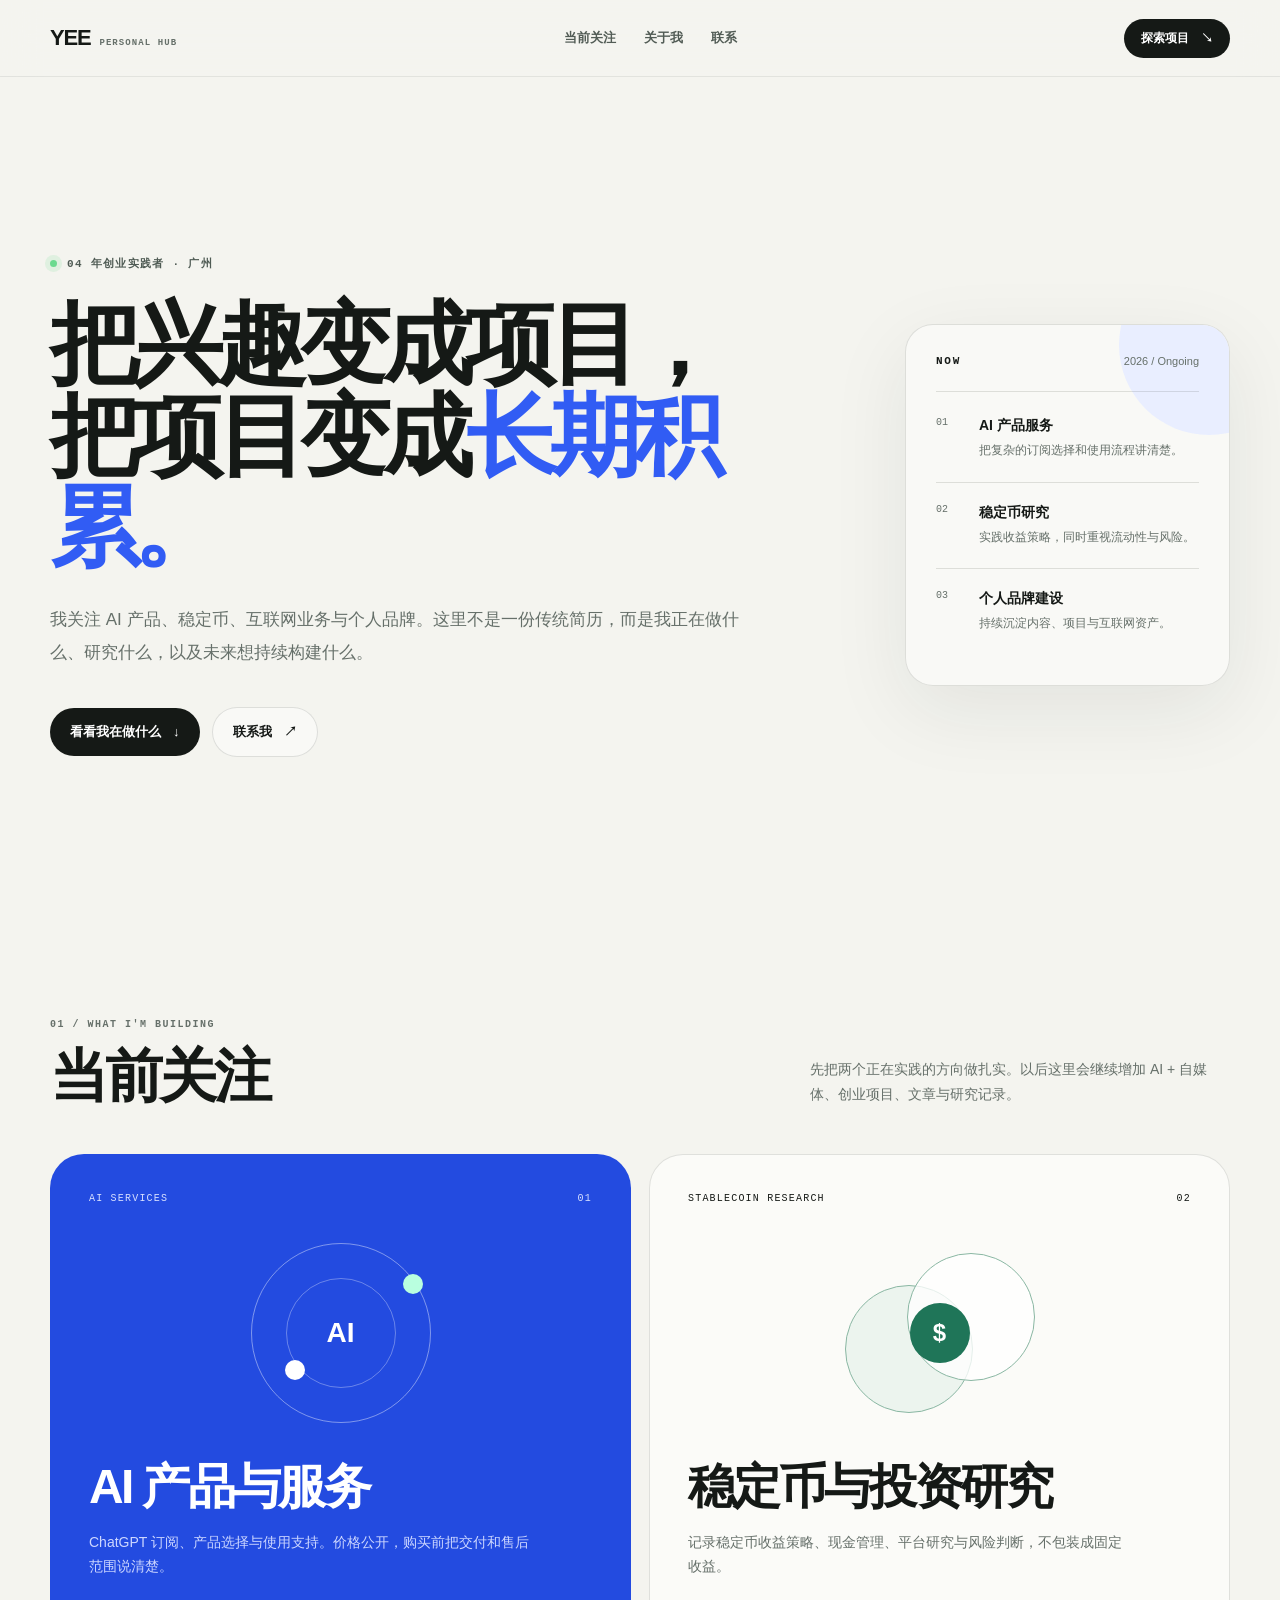
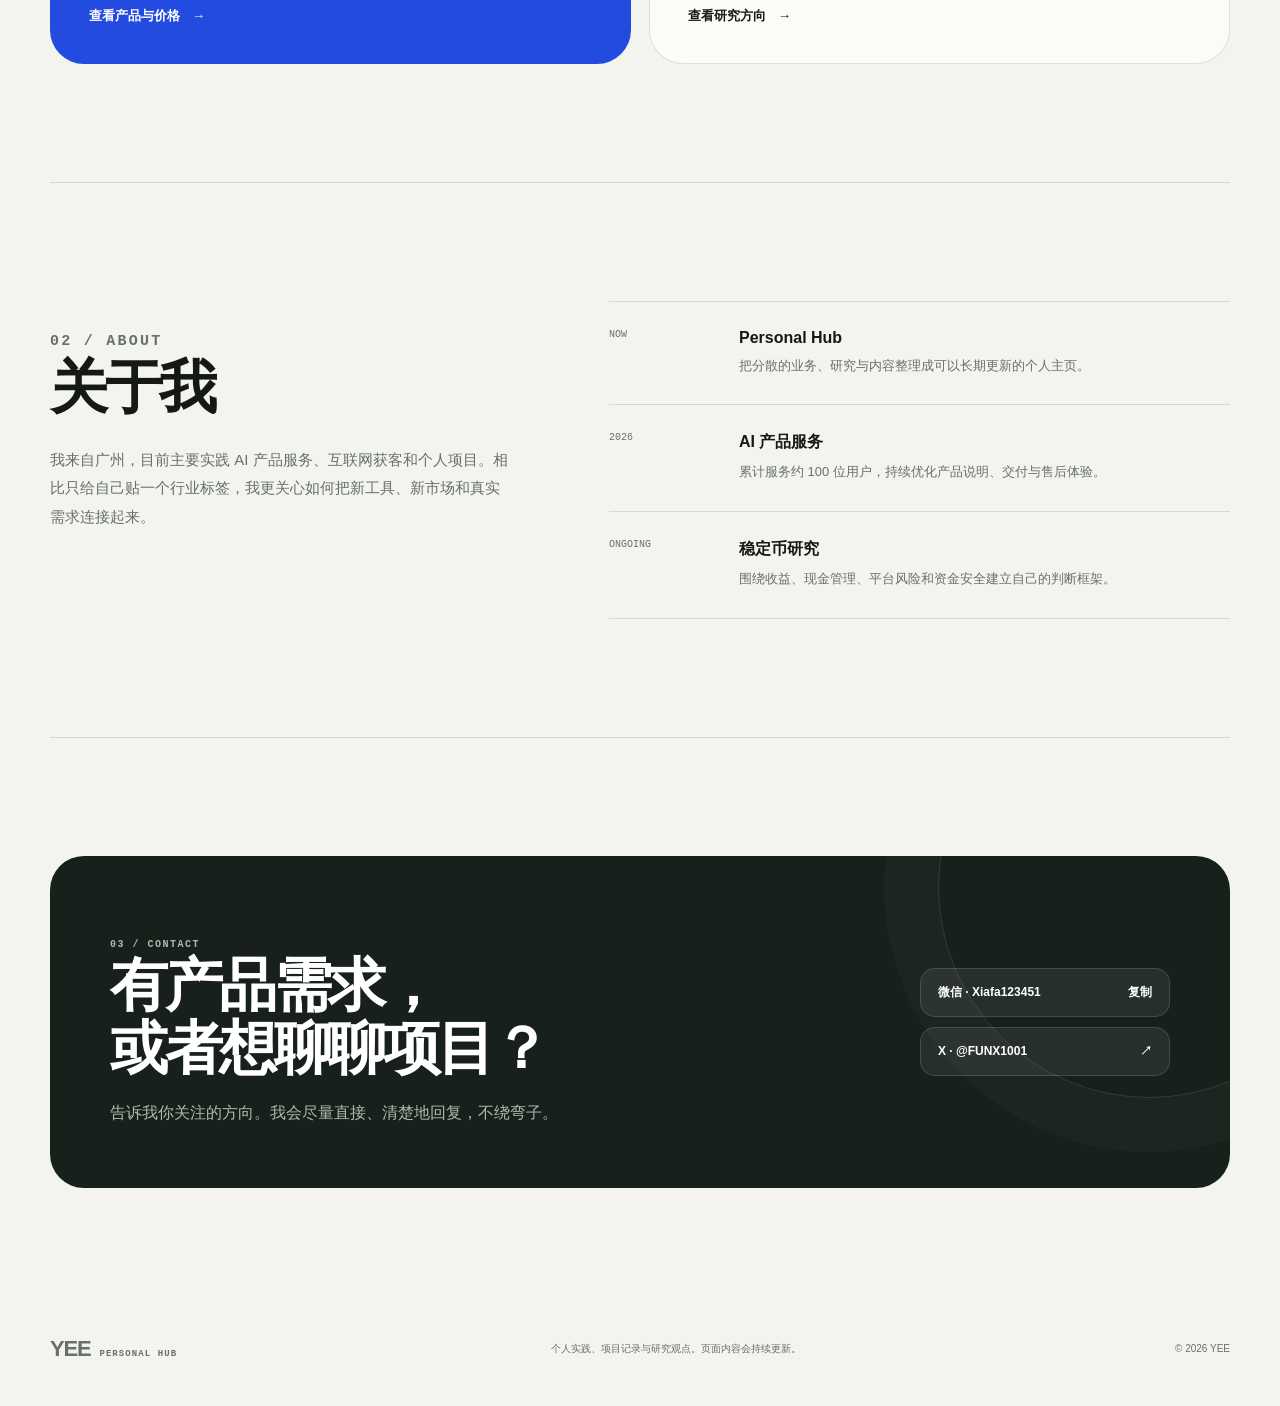
==== commit 8dc48af0: "Build YEE personal hub" ====
--- a/index.html
+++ b/index.html
@@ -3,421 +3,111 @@
 <head>
   <meta charset="UTF-8">
   <meta name="viewport" content="width=device-width, initial-scale=1.0">
-  <meta name="description" content="YEE AI 提供 ChatGPT Plus、Pro 5X 与 Pro 20X 订阅协助服务，价格公开，售后及时。">
-  <meta name="theme-color" content="#ffffff">
-  <title>YEE AI｜ChatGPT 订阅服务</title>
-  <style>
-    :root {
-      --ink: #101828;
-      --muted: #667085;
-      --line: #e7ebf2;
-      --blue: #3157f6;
-      --blue-deep: #1c37b9;
-      --soft: #f6f8fc;
-    }
+  <meta name="description" content="YEE 的个人互联网主页，记录 AI 产品实践、稳定币研究与正在构建的项目。">
+  <meta name="theme-color" content="#f4f4ef">
+  <meta property="og:title" content="YEE｜Personal Hub">
+  <meta property="og:description" content="AI 产品、稳定币研究与个人项目。">
+  <meta property="og:type" content="website">
+  <title>YEE｜Personal Hub</title>
+  <link rel="stylesheet" href="assets/css/styles.css">
+</head>
+<body>
+  <nav class="site-nav" aria-label="主导航">
+    <div class="nav-inner shell">
+      <a class="wordmark" href="#top" aria-label="YEE 首页">YEE<small>Personal Hub</small></a>
+      <div class="nav-links">
+        <a href="#focus">当前关注</a>
+        <a href="#about">关于我</a>
+        <a href="#contact">联系</a>
+      </div>
+      <a class="nav-action" href="#focus">探索项目 <span aria-hidden="true">↘</span></a>
+    </div>
+  </nav>
 
-    * { box-sizing: border-box; }
-    html { scroll-behavior: smooth; }
-    body {
-      margin: 0;
-      color: var(--ink);
-      background: #fff;
-      font-family: Inter, "Microsoft YaHei", "PingFang SC", Arial, sans-serif;
-      -webkit-font-smoothing: antialiased;
-    }
-    a { color: inherit; text-decoration: none; }
-    button { color: inherit; font: inherit; }
-
-    .nav-shell {
-      position: sticky;
-      top: 0;
-      z-index: 50;
-      border-bottom: 1px solid rgba(16, 24, 40, .07);
-      background: rgba(255, 255, 255, .88);
-      backdrop-filter: blur(20px);
-      -webkit-backdrop-filter: blur(20px);
-    }
-    .nav-inner {
-      width: min(1180px, calc(100% - 40px));
-      height: 72px;
-      margin: 0 auto;
-      display: flex;
-      align-items: center;
-      justify-content: space-between;
-    }
-    .brand {
-      display: inline-flex;
-      align-items: baseline;
-      gap: 5px;
-      font-size: 21px;
-      font-weight: 850;
-      letter-spacing: -.7px;
-    }
-    .brand span { color: var(--blue); font-size: 11px; letter-spacing: 1px; }
-    .nav-links { display: flex; gap: 34px; color: #475467; font-size: 14px; font-weight: 580; }
-    .nav-links a { transition: color .2s ease; }
-    .nav-links a:hover { color: var(--blue); }
-    .nav-cta {
-      border: 0;
-      border-radius: 999px;
-      padding: 10px 17px;
-      color: #fff;
-      background: var(--ink);
-      cursor: pointer;
-      font-size: 13px;
-      font-weight: 650;
-    }
-    .section, footer { width: min(1180px, calc(100% - 40px)); margin: 0 auto; }
-
-    .hero {
-      position: relative;
-      min-height: calc(100vh - 72px);
-      padding: 130px 0 54px;
-      overflow: hidden;
-    }
-    .hero::before {
-      content: "";
-      position: absolute;
-      inset: 0;
-      z-index: -2;
-      background-image:
-        linear-gradient(rgba(49, 87, 246, .045) 1px, transparent 1px),
-        linear-gradient(90deg, rgba(49, 87, 246, .045) 1px, transparent 1px);
-      background-size: 64px 64px;
-      mask-image: linear-gradient(to bottom, #000 20%, transparent 92%);
-      -webkit-mask-image: linear-gradient(to bottom, #000 20%, transparent 92%);
-    }
-    .hero-glow { position: absolute; z-index: -1; border-radius: 50%; filter: blur(4px); pointer-events: none; }
-    .glow-one { width: 560px; height: 560px; top: -220px; right: -110px; background: radial-gradient(circle, rgba(92, 124, 250, .16), transparent 68%); }
-    .glow-two { width: 390px; height: 390px; left: -190px; bottom: 10px; background: radial-gradient(circle, rgba(98, 220, 201, .11), transparent 70%); }
-    .hero-content { max-width: 850px; }
-    .identity-row {
-      display: flex;
-      align-items: center;
-      gap: 12px;
-      margin-bottom: 31px;
-      color: #475467;
-      font-family: ui-monospace, SFMono-Regular, Menlo, Consolas, monospace;
-      font-size: 12px;
-      font-weight: 600;
-      letter-spacing: .13em;
-    }
-    .identity-row i { width: 3px; height: 3px; border-radius: 50%; background: #98a2b3; }
-    .hero h1 { margin: 0; font-size: clamp(52px, 7.7vw, 102px); line-height: .98; letter-spacing: -.072em; font-weight: 760; }
-    .hero h1 em {
-      color: transparent;
-      background: linear-gradient(105deg, #3157f6 0%, #6a79f9 47%, #22a9bb 100%);
-      background-clip: text;
-      -webkit-background-clip: text;
-      font-style: normal;
-    }
-    .hero-copy { max-width: 690px; margin: 33px 0 0; color: var(--muted); font-size: 17px; line-height: 1.85; }
-    .hero-actions { display: flex; align-items: center; gap: 28px; margin-top: 38px; }
-    .primary-button {
-      display: inline-flex;
-      align-items: center;
-      gap: 16px;
-      border-radius: 12px;
-      padding: 15px 20px;
-      color: #fff;
-      background: var(--blue);
-      box-shadow: 0 12px 28px rgba(49, 87, 246, .22);
-      font-size: 14px;
-      font-weight: 680;
-      transition: transform .2s ease, background .2s ease;
-    }
-    .primary-button:hover { transform: translateY(-2px); background: var(--blue-deep); }
-    .text-button { display: inline-flex; align-items: center; gap: 13px; border: 0; padding: 10px 0; background: none; cursor: pointer; font-size: 14px; font-weight: 650; }
-    .metrics { display: grid; grid-template-columns: repeat(3, 1fr); margin-top: 105px; border-top: 1px solid var(--line); border-bottom: 1px solid var(--line); }
-    .metrics article { padding: 26px 0; }
-    .metrics article + article { padding-left: 38px; border-left: 1px solid var(--line); }
-    .metrics strong { display: block; font-size: 31px; letter-spacing: -.06em; }
-    .metrics strong span { margin-left: 3px; color: var(--blue); font-size: 13px; letter-spacing: 0; }
-    .metrics p { margin: 5px 0 0; color: #667085; font-size: 13px; }
-
-    .plans-section, .service-section, .contact-section { padding-top: 112px; }
-    .section-heading { display: flex; justify-content: space-between; align-items: end; gap: 50px; margin-bottom: 44px; }
-    .section-heading > p { max-width: 430px; margin: 0; color: var(--muted); font-size: 14px; line-height: 1.75; }
-    .eyebrow { margin: 0 0 13px; color: var(--blue); font-family: ui-monospace, SFMono-Regular, Menlo, Consolas, monospace; font-size: 11px; font-weight: 750; letter-spacing: .18em; }
-    .section-heading h2, .contact-card h2 { margin: 0; font-size: clamp(34px, 4.4vw, 54px); line-height: 1.08; letter-spacing: -.055em; }
-    .plan-grid { display: grid; grid-template-columns: repeat(3, 1fr); gap: 16px; }
-    .plan-card {
-      position: relative;
-      min-height: 405px;
-      display: flex;
-      flex-direction: column;
-      border: 1px solid var(--line);
-      border-radius: 22px;
-      padding: 28px;
-      background: #fff;
-      transition: transform .25s ease, border-color .25s ease, box-shadow .25s ease;
-    }
-    .plan-card:hover { transform: translateY(-5px); border-color: #cbd5f7; box-shadow: 0 26px 60px rgba(28, 55, 185, .09); }
-    .plan-card.featured {
-      color: #fff;
-      border-color: transparent;
-      background: radial-gradient(circle at 100% 0, rgba(105, 142, 255, .34), transparent 36%), linear-gradient(150deg, #10182f 0%, #17265e 100%);
-      box-shadow: 0 28px 70px rgba(28, 55, 185, .18);
-    }
-    .plan-topline { display: flex; align-items: center; justify-content: space-between; }
-    .plan-pill, .popular { display: inline-flex; border-radius: 999px; padding: 7px 10px; color: #475467; background: var(--soft); font-size: 11px; font-weight: 650; }
-    .featured .plan-pill { color: #dbe4ff; background: rgba(255, 255, 255, .1); }
-    .popular { color: #fff; background: var(--blue); }
-    .plan-card h3 { margin: 34px 0 10px; font-size: 18px; letter-spacing: -.02em; }
-    .price { margin: 4px 0 18px; font-size: 48px; font-weight: 760; letter-spacing: -.06em; }
-    .price span { position: relative; top: -16px; margin-right: 4px; font-size: 15px; font-weight: 600; letter-spacing: 0; }
-    .plan-card > p { margin: 0; color: var(--muted); font-size: 13px; line-height: 1.7; }
-    .featured > p { color: #aeb9d4; }
-    .plan-card > button {
-      width: 100%;
-      display: flex;
-      align-items: center;
-      justify-content: space-between;
-      margin-top: auto;
-      border: 1px solid var(--line);
-      border-radius: 11px;
-      padding: 14px 16px;
-      background: #fff;
-      cursor: pointer;
-      font-size: 13px;
-      font-weight: 650;
-    }
-    .featured > button { color: #fff; border-color: rgba(255, 255, 255, .18); background: rgba(255, 255, 255, .08); }
-
-    .service-grid { display: grid; grid-template-columns: repeat(3, 1fr); border-top: 1px solid var(--line); border-bottom: 1px solid var(--line); }
-    .service-grid article { padding: 36px 35px 42px 0; }
-    .service-grid article + article { border-left: 1px solid var(--line); padding-left: 35px; }
-    .service-grid article > span { color: var(--blue); font-family: ui-monospace, SFMono-Regular, Menlo, Consolas, monospace; font-size: 11px; }
-    .service-grid h3 { margin: 35px 0 12px; font-size: 18px; }
-    .service-grid p { max-width: 280px; margin: 0; color: var(--muted); font-size: 13px; line-height: 1.75; }
-
-    .contact-section { padding-bottom: 112px; }
-    .contact-card {
-      position: relative;
-      overflow: hidden;
-      display: flex;
-      justify-content: space-between;
-      align-items: center;
-      gap: 50px;
-      border-radius: 28px;
-      padding: 54px;
-      color: #fff;
-      background: radial-gradient(circle at 85% 0, rgba(120, 161, 255, .45), transparent 34%), linear-gradient(135deg, #10182f, #253e9e);
-    }
-    .contact-card::after { content: ""; position: absolute; right: -90px; bottom: -160px; width: 330px; height: 330px; border: 1px solid rgba(255, 255, 255, .12); border-radius: 50%; }
-    .contact-card .eyebrow { color: #aebeff; }
-    .contact-card > div:first-child > p:last-child { margin: 16px 0 0; color: #bdc7dd; font-size: 14px; }
-    .contact-actions { position: relative; z-index: 2; min-width: 320px; display: grid; gap: 10px; }
-    .contact-actions button, .contact-actions a {
-      display: flex;
-      align-items: center;
-      gap: 13px;
-      border: 1px solid rgba(255, 255, 255, .15);
-      border-radius: 14px;
-      padding: 13px;
-      color: #fff;
-      background: rgba(255, 255, 255, .08);
-      backdrop-filter: blur(10px);
-      -webkit-backdrop-filter: blur(10px);
-      cursor: pointer;
-      text-align: left;
-    }
-    .contact-icon { width: 38px; height: 38px; display: grid; place-items: center; border-radius: 10px; color: #17265e; background: #fff; font-weight: 800; }
-    .contact-actions small, .contact-actions strong { display: block; }
-    .contact-actions small { margin-bottom: 3px; color: #acb9d7; font-size: 10px; }
-    .contact-actions strong { font-size: 13px; }
-
-    footer { display: grid; grid-template-columns: auto 1fr auto; align-items: center; gap: 42px; border-top: 1px solid var(--line); padding: 31px 0 45px; color: #98a2b3; font-size: 10px; }
-    footer p { max-width: 650px; margin: 0; line-height: 1.65; }
-    footer .brand { color: var(--ink); font-size: 18px; }
-
-    .toast {
-      position: fixed;
-      left: 50%;
-      bottom: 26px;
-      z-index: 100;
-      transform: translate(-50%, 20px);
-      border-radius: 999px;
-      padding: 11px 18px;
-      color: #fff;
-      background: #101828;
-      box-shadow: 0 14px 34px rgba(16, 24, 40, .22);
-      font-size: 13px;
-      opacity: 0;
-      pointer-events: none;
-      transition: opacity .2s ease, transform .2s ease;
-    }
-    .toast.show { opacity: 1; transform: translate(-50%, 0); }
-
-    @media (max-width: 820px) {
-      .nav-links { display: none; }
-      .nav-inner, .section, footer { width: min(100% - 28px, 1180px); }
-      .hero { min-height: auto; padding: 90px 0 35px; }
-      .hero h1 { font-size: clamp(46px, 14vw, 70px); letter-spacing: -.066em; }
-      .hero-copy { font-size: 15px; }
-      .hero-actions { gap: 20px; }
-      .metrics { margin-top: 72px; }
-      .metrics article { padding: 20px 0; }
-      .metrics article + article { padding-left: 14px; }
-      .metrics strong { font-size: 24px; }
-      .metrics p { font-size: 10px; }
-      .plans-section, .service-section, .contact-section { padding-top: 80px; }
-      .section-heading { display: block; margin-bottom: 30px; }
-      .section-heading > p { margin-top: 18px; }
-      .plan-grid { grid-template-columns: 1fr; }
-      .plan-card { min-height: 350px; }
-      .service-grid { grid-template-columns: 1fr; }
-      .service-grid article { padding: 26px 0 30px; }
-      .service-grid article + article { border-top: 1px solid var(--line); border-left: 0; padding-left: 0; }
-      .service-grid h3 { margin-top: 22px; }
-      .contact-section { padding-bottom: 80px; }
-      .contact-card { display: block; padding: 34px 24px; }
-      .contact-actions { min-width: 0; margin-top: 32px; }
-      footer { grid-template-columns: 1fr; gap: 14px; }
-    }
-
-    @media (max-width: 480px) {
-      .nav-cta { padding: 9px 13px; }
-      .hero-actions { align-items: flex-start; flex-direction: column; }
-      .metrics strong { font-size: 21px; }
-    }
-
-    @media (prefers-reduced-motion: reduce) {
-      html { scroll-behavior: auto; }
-      .primary-button { transition: none; }
-    }
-  </style>
-</head>
-
-<body>
   <main>
-    <nav class="nav-shell" aria-label="主导航">
-      <div class="nav-inner">
-        <a class="brand" href="#top" aria-label="YEE AI 首页">YEE<span>AI</span></a>
-        <div class="nav-links">
-          <a href="#plans">产品价格</a>
-          <a href="#contact">联系我</a>
-        </div>
-        <button class="nav-cta copy-wechat" type="button">微信咨询</button>
-      </div>
-    </nav>
-
-    <section class="hero section" id="top">
-      <div class="hero-glow glow-one"></div>
-      <div class="hero-glow glow-two"></div>
-      <div class="hero-content">
-        <div class="identity-row" role="group" aria-label="个人标签"><span>04</span><i></i><span>创业者</span><i></i><span>广州</span></div>
-        <h1>让 AI 订阅<br><em>更简单，更透明。</em></h1>
-        <p class="hero-copy">提供 ChatGPT Plus、Pro 5X 与 Pro 20X 订阅协助服务。明码标价、及时响应，个人购买与批量合作都可以直接沟通。</p>
+    <section class="hero shell" id="top">
+      <div class="hero-main reveal">
+        <p class="kicker">04 年创业实践者 · 广州</p>
+        <h1>把兴趣变成项目，<br>把项目变成<em>长期积累。</em></h1>
+        <p class="hero-copy">我关注 AI 产品、稳定币、互联网业务与个人品牌。这里不是一份传统简历，而是我正在做什么、研究什么，以及未来想持续构建什么。</p>
         <div class="hero-actions">
-          <a class="primary-button" href="#plans">查看产品价格 <span aria-hidden="true">↗</span></a>
-          <button class="text-button copy-wechat" type="button">复制微信号 <span aria-hidden="true">→</span></button>
+          <a class="button-primary" href="#focus">看看我在做什么 <span aria-hidden="true">↓</span></a>
+          <button class="button-secondary copy-wechat" type="button">联系我 <span aria-hidden="true">↗</span></button>
         </div>
       </div>
 
-      <div class="metrics" role="group" aria-label="服务数据">
-        <article><strong>100<span>+</span></strong><p>累计服务客户</p></article>
-        <article><strong>30<span>min</span></strong><p>工作时间内响应</p></article>
-        <article><strong>3<span>档</span></strong><p>价格公开透明</p></article>
+      <aside class="now-card reveal" aria-label="当前状态">
+        <div class="now-top"><span>NOW</span><span>2026 / Ongoing</span></div>
+        <div class="now-list">
+          <div class="now-item"><span>01</span><div><strong>AI 产品服务</strong><p>把复杂的订阅选择和使用流程讲清楚。</p></div></div>
+          <div class="now-item"><span>02</span><div><strong>稳定币研究</strong><p>实践收益策略，同时重视流动性与风险。</p></div></div>
+          <div class="now-item"><span>03</span><div><strong>个人品牌建设</strong><p>持续沉淀内容、项目与互联网资产。</p></div></div>
+        </div>
+      </aside>
+    </section>
+
+    <section class="section shell" id="focus">
+      <div class="section-head reveal">
+        <div><p class="section-index">01 / WHAT I'M BUILDING</p><h2>当前关注</h2></div>
+        <p>先把两个正在实践的方向做扎实。以后这里会继续增加 AI + 自媒体、创业项目、文章与研究记录。</p>
+      </div>
+
+      <div class="focus-grid">
+        <a class="focus-card blue reveal" href="ai/" aria-label="进入 AI 产品与服务页面">
+          <div class="focus-meta"><span>AI Services</span><span>01</span></div>
+          <div class="focus-visual" aria-hidden="true"><div class="orbit"><span>AI</span></div></div>
+          <h3>AI 产品与服务</h3>
+          <p>ChatGPT 订阅、产品选择与使用支持。价格公开，购买前把交付和售后范围说清楚。</p>
+          <div class="card-link">查看产品与价格 <span>→</span></div>
+        </a>
+
+        <a class="focus-card reveal" href="stablecoin/" aria-label="进入稳定币与投资研究页面">
+          <div class="focus-meta"><span>Stablecoin Research</span><span>02</span></div>
+          <div class="focus-visual" aria-hidden="true"><div class="coin-stack"><i></i><i></i></div></div>
+          <h3>稳定币与投资研究</h3>
+          <p>记录稳定币收益策略、现金管理、平台研究与风险判断，不包装成固定收益。</p>
+          <div class="card-link">查看研究方向 <span>→</span></div>
+        </a>
       </div>
     </section>
 
-    <section class="section plans-section" id="plans">
-      <div class="section-heading">
-        <div><p class="eyebrow">PRICING</p><h2>选择适合你的方案</h2></div>
-        <p>页面价格公开展示，具体交付方式与售后范围请在购买前确认。</p>
-      </div>
-      <div class="plan-grid">
-        <article class="plan-card">
-          <div class="plan-topline"><span class="plan-pill">个人常用</span></div>
-          <h3>ChatGPT Plus</h3>
-          <div class="price"><span>¥</span>130</div>
-          <p>适合日常学习、写作、办公与轻量创作。</p>
-          <button class="copy-wechat" type="button">微信咨询 <span aria-hidden="true">↗</span></button>
-        </article>
-
-        <article class="plan-card featured">
-          <div class="plan-topline"><span class="plan-pill">高频使用</span><span class="popular">推荐</span></div>
-          <h3>ChatGPT Pro 5X</h3>
-          <div class="price"><span>¥</span>668</div>
-          <p>适合有更高频使用需求的个人与专业用户。</p>
-          <button class="copy-wechat" type="button">微信咨询 <span aria-hidden="true">↗</span></button>
-        </article>
-
-        <article class="plan-card">
-          <div class="plan-topline"><span class="plan-pill">重度使用</span></div>
-          <h3>ChatGPT Pro 20X</h3>
-          <div class="price"><span>¥</span>1,228</div>
-          <p>适合重度使用、复杂任务与高强度工作流。</p>
-          <button class="copy-wechat" type="button">微信咨询 <span aria-hidden="true">↗</span></button>
-        </article>
-      </div>
-    </section>
-
-    <section class="section service-section">
-      <div class="section-heading"><div><p class="eyebrow">WHY YEE AI</p><h2>把服务做得简单清楚</h2></div></div>
-      <div class="service-grid">
-        <article><span>01</span><h3>价格透明</h3><p>常用方案直接公开价格，减少反复询价和沟通成本。</p></article>
-        <article><span>02</span><h3>售后响应</h3><p>工作时间内30分钟响应，问题有人跟进，不失联。</p></article>
-        <article><span>03</span><h3>批量合作</h3><p>需要10—100个的代理或团队，可联系沟通合作价格。</p></article>
-      </div>
-    </section>
-
-    <section class="section contact-section" id="contact">
-      <div class="contact-card">
-        <div><p class="eyebrow">LET'S TALK</p><h2>需要订阅或批量合作？</h2><p>告诉我你需要的版本和数量，我会尽快回复。</p></div>
-        <div class="contact-actions">
-          <button class="copy-wechat" type="button"><span class="contact-icon">微</span><span><small>微信</small><strong>Xiafa123451</strong></span></button>
-          <a href="https://x.com/FUNX1001" target="_blank" rel="noopener noreferrer"><span class="contact-icon">𝕏</span><span><small>Twitter / X</small><strong>@FUNX1001</strong></span></a>
+    <section class="section shell" id="about">
+      <div class="about-grid">
+        <div class="split-copy reveal">
+          <p class="section-index">02 / ABOUT</p>
+          <h2>关于我</h2>
+          <p>我来自广州，目前主要实践 AI 产品服务、互联网获客和个人项目。相比只给自己贴一个行业标签，我更关心如何把新工具、新市场和真实需求连接起来。</p>
+        </div>
+        <div class="timeline reveal" aria-label="个人项目轨迹">
+          <article><time>NOW</time><div><h3>Personal Hub</h3><p>把分散的业务、研究与内容整理成可以长期更新的个人主页。</p></div></article>
+          <article><time>2026</time><div><h3>AI 产品服务</h3><p>累计服务约 100 位用户，持续优化产品说明、交付与售后体验。</p></div></article>
+          <article><time>ONGOING</time><div><h3>稳定币研究</h3><p>围绕收益、现金管理、平台风险和资金安全建立自己的判断框架。</p></div></article>
         </div>
       </div>
     </section>
 
-    <footer>
-      <a class="brand" href="#top">YEE<span>AI</span></a>
-      <p>YEE AI 为独立第三方服务方，与 OpenAI 无隶属或官方授权关系。购买前请确认服务说明与风险。</p>
-      <span>© 2026 YEE AI</span>
-    </footer>
+    <section class="section shell" id="contact">
+      <div class="contact-panel reveal">
+        <div>
+          <p class="section-index">03 / CONTACT</p>
+          <h2>有产品需求，<br>或者想聊聊项目？</h2>
+          <p>告诉我你关注的方向。我会尽量直接、清楚地回复，不绕弯子。</p>
+        </div>
+        <div class="contact-buttons">
+          <button class="copy-wechat" type="button"><span>微信 · Xiafa123451</span><span>复制</span></button>
+          <a href="https://x.com/FUNX1001" target="_blank" rel="noopener noreferrer"><span>X · @FUNX1001</span><span>↗</span></a>
+        </div>
+      </div>
+    </section>
   </main>
 
-  <div class="toast" id="toast" role="status" aria-live="polite">微信号已复制：Xiafa123451</div>
+  <footer class="site-footer shell">
+    <a class="wordmark" href="#top">YEE<small>Personal Hub</small></a>
+    <p>个人实践、项目记录与研究观点。页面内容会持续更新。</p>
+    <span>© 2026 YEE</span>
+  </footer>
 
-  <script>
-    const wechat = "Xiafa123451";
-    const toast = document.getElementById("toast");
-    let toastTimer;
-
-    function showToast(message) {
-      toast.textContent = message;
-      toast.classList.add("show");
-      clearTimeout(toastTimer);
-      toastTimer = setTimeout(() => toast.classList.remove("show"), 1800);
-    }
-
-    async function copyWechat() {
-      try {
-        if (navigator.clipboard && window.isSecureContext) {
-          await navigator.clipboard.writeText(wechat);
-        } else {
-          const input = document.createElement("textarea");
-          input.value = wechat;
-          input.style.position = "fixed";
-          input.style.opacity = "0";
-          document.body.appendChild(input);
-          input.focus();
-          input.select();
-          document.execCommand("copy");
-          input.remove();
-        }
-        showToast("微信号已复制：" + wechat);
-      } catch (error) {
-        window.prompt("请复制微信号", wechat);
-      }
-    }
-
-    document.querySelectorAll(".copy-wechat").forEach((button) => {
-      button.addEventListener("click", copyWechat);
-    });
-  </script>
+  <div class="toast" id="toast" role="status" aria-live="polite"></div>
+  <script src="assets/js/main.js"></script>
 </body>
 </html>
--- a/assets/css/styles.css
+++ b/assets/css/styles.css
@@ -0,0 +1,435 @@
+:root {
+  --paper: #f4f4ef;
+  --surface: #fbfbf8;
+  --ink: #151916;
+  --muted: #66706a;
+  --line: rgba(21, 25, 22, 0.12);
+  --blue: #315cf4;
+  --blue-soft: #e9eeff;
+  --green: #1f7558;
+  --green-soft: #e6f2eb;
+  --dark: #17201b;
+  --radius: 28px;
+  --shadow: 0 24px 80px rgba(31, 42, 35, 0.08);
+}
+
+* { box-sizing: border-box; }
+
+html { scroll-behavior: smooth; }
+
+body {
+  margin: 0;
+  color: var(--ink);
+  background: var(--paper);
+  font-family: Inter, ui-sans-serif, -apple-system, BlinkMacSystemFont, "Segoe UI", "PingFang SC", "Microsoft YaHei", sans-serif;
+  -webkit-font-smoothing: antialiased;
+}
+
+body::before {
+  content: "";
+  position: fixed;
+  inset: 0;
+  z-index: -1;
+  pointer-events: none;
+  opacity: .32;
+  background-image: radial-gradient(rgba(21, 25, 22, .13) .55px, transparent .55px);
+  background-size: 8px 8px;
+}
+
+a { color: inherit; text-decoration: none; }
+button { color: inherit; font: inherit; }
+img { max-width: 100%; }
+
+.shell {
+  width: min(1180px, calc(100% - 44px));
+  margin-inline: auto;
+}
+
+.site-nav {
+  position: sticky;
+  top: 0;
+  z-index: 30;
+  border-bottom: 1px solid rgba(21, 25, 22, .08);
+  background: rgba(244, 244, 239, .82);
+  backdrop-filter: blur(18px);
+  -webkit-backdrop-filter: blur(18px);
+}
+
+.nav-inner {
+  min-height: 76px;
+  display: flex;
+  align-items: center;
+  justify-content: space-between;
+  gap: 28px;
+}
+
+.wordmark {
+  display: inline-flex;
+  align-items: baseline;
+  gap: 9px;
+  font-size: 22px;
+  font-weight: 840;
+  letter-spacing: -.055em;
+}
+
+.wordmark small {
+  color: var(--muted);
+  font-family: ui-monospace, SFMono-Regular, Menlo, monospace;
+  font-size: 9px;
+  font-weight: 650;
+  letter-spacing: .12em;
+  text-transform: uppercase;
+}
+
+.nav-links {
+  display: flex;
+  align-items: center;
+  gap: 28px;
+  color: #525c56;
+  font-size: 13px;
+  font-weight: 620;
+}
+
+.nav-links a { transition: color .2s ease; }
+.nav-links a:hover { color: var(--ink); }
+
+.nav-action,
+.button-primary,
+.button-secondary {
+  display: inline-flex;
+  align-items: center;
+  justify-content: center;
+  gap: 12px;
+  border: 0;
+  border-radius: 999px;
+  cursor: pointer;
+  font-weight: 700;
+}
+
+.nav-action {
+  padding: 11px 17px;
+  color: #fff;
+  background: var(--ink);
+  font-size: 12px;
+}
+
+.hero {
+  min-height: calc(100vh - 76px);
+  display: grid;
+  grid-template-columns: minmax(0, 1.55fr) minmax(280px, .65fr);
+  align-items: center;
+  gap: 80px;
+  padding-block: 100px 68px;
+}
+
+.kicker {
+  display: inline-flex;
+  align-items: center;
+  gap: 10px;
+  margin: 0 0 28px;
+  color: #4f5b54;
+  font-family: ui-monospace, SFMono-Regular, Menlo, monospace;
+  font-size: 11px;
+  font-weight: 700;
+  letter-spacing: .12em;
+  text-transform: uppercase;
+}
+
+.kicker::before {
+  content: "";
+  width: 7px;
+  height: 7px;
+  border-radius: 50%;
+  background: #6bda8f;
+  box-shadow: 0 0 0 5px rgba(107, 218, 143, .15);
+}
+
+.hero h1,
+.page-hero h1 {
+  margin: 0;
+  max-width: 880px;
+  font-size: clamp(52px, 7vw, 92px);
+  font-weight: 690;
+  line-height: 1.02;
+  letter-spacing: -.075em;
+}
+
+.hero h1 em { color: var(--blue); font-style: normal; }
+
+.hero-copy,
+.page-hero-copy {
+  max-width: 690px;
+  margin: 31px 0 0;
+  color: var(--muted);
+  font-size: 17px;
+  line-height: 1.9;
+}
+
+.hero-actions {
+  display: flex;
+  align-items: center;
+  gap: 12px;
+  margin-top: 38px;
+}
+
+.button-primary,
+.button-secondary { padding: 15px 20px; font-size: 13px; }
+.button-primary { color: #fff; background: var(--ink); }
+.button-primary:hover { background: #000; }
+.button-secondary { border: 1px solid var(--line); background: rgba(255, 255, 255, .46); }
+
+.now-card {
+  position: relative;
+  overflow: hidden;
+  border: 1px solid var(--line);
+  border-radius: var(--radius);
+  padding: 30px;
+  background: rgba(251, 251, 248, .72);
+  box-shadow: var(--shadow);
+}
+
+.now-card::after {
+  content: "";
+  position: absolute;
+  right: -70px;
+  top: -70px;
+  width: 180px;
+  height: 180px;
+  border-radius: 50%;
+  background: var(--blue-soft);
+}
+
+.now-top {
+  position: relative;
+  z-index: 1;
+  display: flex;
+  align-items: center;
+  justify-content: space-between;
+  padding-bottom: 24px;
+  border-bottom: 1px solid var(--line);
+}
+
+.now-top span:first-child {
+  font-family: ui-monospace, SFMono-Regular, Menlo, monospace;
+  font-size: 11px;
+  font-weight: 750;
+  letter-spacing: .16em;
+}
+
+.now-top span:last-child { color: var(--muted); font-size: 11px; }
+.now-list { display: grid; gap: 0; margin-top: 4px; }
+.now-item { display: grid; grid-template-columns: 30px 1fr; gap: 13px; padding: 21px 0; }
+.now-item + .now-item { border-top: 1px solid var(--line); }
+.now-item > span { color: var(--muted); font-family: ui-monospace, SFMono-Regular, Menlo, monospace; font-size: 10px; }
+.now-item strong { display: block; margin-bottom: 6px; font-size: 14px; }
+.now-item p { margin: 0; color: var(--muted); font-size: 12px; line-height: 1.65; }
+
+.section { padding-block: 118px; }
+.section + .section { border-top: 1px solid var(--line); }
+
+.section-head {
+  display: flex;
+  align-items: end;
+  justify-content: space-between;
+  gap: 60px;
+  margin-bottom: 46px;
+}
+
+.section-index {
+  margin: 0 0 15px;
+  color: var(--muted);
+  font-family: ui-monospace, SFMono-Regular, Menlo, monospace;
+  font-size: 10px;
+  font-weight: 700;
+  letter-spacing: .15em;
+}
+
+.section-head h2,
+.split-copy h2,
+.contact-panel h2 {
+  margin: 0;
+  font-size: clamp(36px, 5vw, 58px);
+  line-height: 1.08;
+  letter-spacing: -.06em;
+}
+
+.section-head > p { max-width: 420px; margin: 0; color: var(--muted); font-size: 14px; line-height: 1.8; }
+
+.focus-grid { display: grid; grid-template-columns: 1fr 1fr; gap: 18px; }
+
+.focus-card {
+  position: relative;
+  overflow: hidden;
+  min-height: 510px;
+  display: flex;
+  flex-direction: column;
+  border: 1px solid var(--line);
+  border-radius: 34px;
+  padding: 38px;
+  background: var(--surface);
+  transition: transform .3s ease, box-shadow .3s ease;
+}
+
+.focus-card:hover { transform: translateY(-6px); box-shadow: var(--shadow); }
+.focus-card.blue { color: #fff; border-color: transparent; background: #234be0; }
+.focus-meta { display: flex; align-items: center; justify-content: space-between; font-family: ui-monospace, SFMono-Regular, Menlo, monospace; font-size: 10px; letter-spacing: .12em; text-transform: uppercase; }
+.focus-card.blue .focus-meta { color: #d8e0ff; }
+.focus-visual { position: relative; flex: 1; min-height: 190px; }
+
+.orbit,
+.coin-stack { position: absolute; inset: 50% auto auto 50%; transform: translate(-50%, -50%); }
+.orbit { width: 180px; height: 180px; border: 1px solid rgba(255,255,255,.42); border-radius: 50%; }
+.orbit::before, .orbit::after { content: ""; position: absolute; border-radius: 50%; }
+.orbit::before { inset: 34px; border: 1px solid rgba(255,255,255,.32); }
+.orbit::after { width: 20px; height: 20px; right: 7px; top: 30px; background: #b9ffdf; box-shadow: -118px 86px 0 #fff; }
+.orbit span { position: absolute; left: 50%; top: 50%; transform: translate(-50%, -50%); font-size: 28px; font-weight: 780; }
+
+.coin-stack { width: 190px; height: 160px; }
+.coin-stack i { position: absolute; width: 128px; height: 128px; border: 1px solid #8ab7a3; border-radius: 50%; background: rgba(230, 242, 235, .72); }
+.coin-stack i:nth-child(1) { left: 0; bottom: 0; }
+.coin-stack i:nth-child(2) { right: 0; top: 0; background: rgba(255,255,255,.78); }
+.coin-stack::after { content: "$"; position: absolute; left: 50%; top: 50%; transform: translate(-50%, -50%); width: 60px; height: 60px; display: grid; place-items: center; border-radius: 50%; color: #fff; background: var(--green); font-size: 24px; font-weight: 780; }
+
+.focus-card h3 { margin: 0; max-width: 420px; font-size: clamp(32px, 4vw, 48px); line-height: 1.04; letter-spacing: -.055em; }
+.focus-card > p { max-width: 440px; margin: 18px 0 0; color: var(--muted); font-size: 14px; line-height: 1.75; }
+.focus-card.blue > p { color: #cdd7ff; }
+.card-link { display: inline-flex; align-items: center; gap: 12px; margin-top: 28px; font-size: 13px; font-weight: 750; }
+.card-link span { transition: transform .2s ease; }
+.focus-card:hover .card-link span { transform: translateX(5px); }
+
+.about-grid { display: grid; grid-template-columns: .85fr 1.15fr; gap: 100px; }
+.split-copy p { max-width: 480px; margin: 27px 0 0; color: var(--muted); font-size: 15px; line-height: 1.9; }
+.timeline { border-top: 1px solid var(--line); }
+.timeline article { display: grid; grid-template-columns: 105px 1fr; gap: 25px; padding: 27px 0; border-bottom: 1px solid var(--line); }
+.timeline time { color: var(--muted); font-family: ui-monospace, SFMono-Regular, Menlo, monospace; font-size: 10px; }
+.timeline h3 { margin: 0 0 8px; font-size: 16px; }
+.timeline p { margin: 0; color: var(--muted); font-size: 13px; line-height: 1.75; }
+
+.contact-panel {
+  position: relative;
+  overflow: hidden;
+  display: grid;
+  grid-template-columns: 1fr auto;
+  align-items: center;
+  gap: 60px;
+  border-radius: 34px;
+  padding: 60px;
+  color: #fff;
+  background: var(--dark);
+}
+
+.contact-panel::after { content: ""; position: absolute; right: -130px; top: -180px; width: 420px; height: 420px; border: 1px solid rgba(255,255,255,.12); border-radius: 50%; box-shadow: 0 0 0 54px rgba(255,255,255,.025); }
+.contact-panel p { max-width: 580px; margin: 20px 0 0; color: #aeb9b2; line-height: 1.8; }
+.contact-buttons { position: relative; z-index: 2; display: grid; gap: 10px; min-width: 250px; }
+.contact-buttons a, .contact-buttons button { display: flex; align-items: center; justify-content: space-between; gap: 20px; border: 1px solid rgba(255,255,255,.14); border-radius: 15px; padding: 15px 17px; color: #fff; background: rgba(255,255,255,.07); cursor: pointer; font-size: 12px; font-weight: 700; }
+
+.site-footer { display: flex; align-items: center; justify-content: space-between; gap: 30px; padding-block: 30px 44px; color: var(--muted); font-size: 10px; }
+.site-footer p { max-width: 720px; margin: 0; line-height: 1.65; }
+
+/* Inner pages */
+.page-hero { padding-block: 110px 90px; }
+.page-hero h1 { max-width: 950px; }
+.page-hero.ai h1 em { color: var(--blue); font-style: normal; }
+.page-hero.stable h1 em { color: var(--green); font-style: normal; }
+.page-summary {
+  display: grid;
+  grid-template-columns: repeat(3, 1fr);
+  margin-top: 75px;
+  border-top: 1px solid var(--line);
+  border-bottom: 1px solid var(--line);
+}
+.page-summary article { padding: 25px 0; }
+.page-summary article + article { padding-left: 34px; border-left: 1px solid var(--line); }
+.page-summary strong { display: block; font-size: 29px; letter-spacing: -.05em; }
+.page-summary span { color: var(--muted); font-size: 11px; }
+
+.plan-grid { display: grid; grid-template-columns: repeat(3, 1fr); gap: 16px; }
+.plan-card { min-height: 410px; display: flex; flex-direction: column; border: 1px solid var(--line); border-radius: 25px; padding: 28px; background: var(--surface); }
+.plan-card.featured { color: #fff; border-color: transparent; background: #234be0; box-shadow: 0 25px 70px rgba(35, 75, 224, .2); }
+.plan-label { align-self: flex-start; border-radius: 999px; padding: 7px 10px; color: var(--muted); background: #eceee9; font-size: 10px; font-weight: 750; }
+.featured .plan-label { color: #e5eaff; background: rgba(255,255,255,.12); }
+.plan-card h3 { margin: 36px 0 10px; font-size: 18px; }
+.price { margin: 0 0 20px; font-size: 48px; font-weight: 730; letter-spacing: -.065em; }
+.price small { position: relative; top: -17px; margin-right: 4px; font-size: 14px; letter-spacing: 0; }
+.plan-card p { margin: 0; color: var(--muted); font-size: 13px; line-height: 1.75; }
+.featured p { color: #ced7ff; }
+.plan-card button { width: 100%; display: flex; align-items: center; justify-content: space-between; margin-top: auto; border: 1px solid var(--line); border-radius: 13px; padding: 14px 16px; background: transparent; cursor: pointer; font-size: 12px; font-weight: 750; }
+.featured button { color: #fff; border-color: rgba(255,255,255,.2); }
+
+.feature-list { display: grid; grid-template-columns: repeat(3, 1fr); border-top: 1px solid var(--line); border-bottom: 1px solid var(--line); }
+.feature-list article { padding: 36px 34px 36px 0; }
+.feature-list article + article { padding-left: 34px; border-left: 1px solid var(--line); }
+.feature-list span { color: var(--muted); font-family: ui-monospace, SFMono-Regular, Menlo, monospace; font-size: 10px; }
+.feature-list h3 { margin: 28px 0 11px; font-size: 17px; }
+.feature-list p { margin: 0; color: var(--muted); font-size: 13px; line-height: 1.75; }
+
+.yield-card { display: grid; grid-template-columns: .8fr 1.2fr; gap: 70px; border: 1px solid rgba(31,117,88,.18); border-radius: 32px; padding: 48px; background: var(--green-soft); }
+.yield-number { align-self: center; }
+.yield-number strong { display: block; color: var(--green); font-size: clamp(64px, 9vw, 112px); font-weight: 690; line-height: .95; letter-spacing: -.08em; }
+.yield-number span { display: block; margin-top: 16px; color: #456457; font-size: 11px; }
+.yield-copy h2 { margin: 0; font-size: 36px; letter-spacing: -.05em; }
+.yield-copy p { margin: 20px 0 0; color: #4f665b; font-size: 14px; line-height: 1.9; }
+.risk-note { margin-top: 25px; border-top: 1px solid rgba(31,117,88,.2); padding-top: 20px; font-size: 12px !important; }
+
+.topic-grid { display: grid; grid-template-columns: repeat(2, 1fr); gap: 14px; }
+.topic-card { border: 1px solid var(--line); border-radius: 22px; padding: 28px; background: rgba(251,251,248,.62); }
+.topic-card span { color: var(--green); font-family: ui-monospace, SFMono-Regular, Menlo, monospace; font-size: 10px; }
+.topic-card h3 { margin: 30px 0 10px; font-size: 20px; letter-spacing: -.03em; }
+.topic-card p { margin: 0; color: var(--muted); font-size: 13px; line-height: 1.75; }
+
+.disclaimer { border-left: 3px solid var(--green); padding: 4px 0 4px 22px; color: var(--muted); font-size: 12px; line-height: 1.85; }
+
+.toast { position: fixed; left: 50%; bottom: 25px; z-index: 100; transform: translate(-50%, 18px); border-radius: 999px; padding: 11px 17px; color: #fff; background: #111; box-shadow: 0 12px 40px rgba(0,0,0,.22); opacity: 0; pointer-events: none; transition: opacity .2s ease, transform .2s ease; font-size: 12px; }
+.toast.show { opacity: 1; transform: translate(-50%, 0); }
+
+.reveal { opacity: 0; transform: translateY(18px); transition: opacity .65s ease, transform .65s ease; }
+.reveal.visible { opacity: 1; transform: none; }
+
+.not-found { min-height: 100vh; display: grid; place-items: center; padding: 30px; text-align: center; }
+.not-found strong { display: block; color: var(--blue); font-size: clamp(90px, 20vw, 200px); line-height: .8; letter-spacing: -.1em; }
+.not-found h1 { margin: 32px 0 12px; font-size: 32px; }
+.not-found p { margin: 0 0 28px; color: var(--muted); }
+
+@media (max-width: 900px) {
+  .hero { grid-template-columns: 1fr; gap: 50px; padding-top: 80px; }
+  .now-card { max-width: 560px; }
+  .focus-grid, .about-grid, .yield-card { grid-template-columns: 1fr; }
+  .about-grid { gap: 55px; }
+  .contact-panel { grid-template-columns: 1fr; }
+  .contact-buttons { max-width: 370px; }
+  .plan-grid { grid-template-columns: 1fr; }
+  .plan-card { min-height: 340px; }
+}
+
+@media (max-width: 680px) {
+  .shell { width: min(100% - 28px, 1180px); }
+  .nav-inner { min-height: 66px; }
+  .wordmark small { display: none; }
+  .nav-links { display: none; }
+  .hero { min-height: auto; padding-block: 75px 56px; }
+  .hero h1, .page-hero h1 { font-size: clamp(46px, 14vw, 66px); }
+  .hero-copy, .page-hero-copy { font-size: 15px; }
+  .hero-actions { align-items: stretch; flex-direction: column; max-width: 290px; }
+  .section { padding-block: 82px; }
+  .section-head { display: block; margin-bottom: 30px; }
+  .section-head > p { margin-top: 18px; }
+  .focus-card { min-height: 450px; padding: 28px; }
+  .contact-panel { padding: 36px 25px; }
+  .site-footer { align-items: flex-start; flex-direction: column; }
+  .page-hero { padding-block: 75px 65px; }
+  .page-summary { grid-template-columns: 1fr; margin-top: 55px; }
+  .page-summary article { padding: 18px 0; }
+  .page-summary article + article { padding-left: 0; border-top: 1px solid var(--line); border-left: 0; }
+  .feature-list { grid-template-columns: 1fr; }
+  .feature-list article { padding: 27px 0; }
+  .feature-list article + article { padding-left: 0; border-top: 1px solid var(--line); border-left: 0; }
+  .yield-card { gap: 40px; padding: 30px 24px; }
+  .topic-grid { grid-template-columns: 1fr; }
+  .timeline article { grid-template-columns: 72px 1fr; }
+}
+
+@media (prefers-reduced-motion: reduce) {
+  html { scroll-behavior: auto; }
+  .reveal { opacity: 1; transform: none; transition: none; }
+  .focus-card, .card-link span { transition: none; }
+}
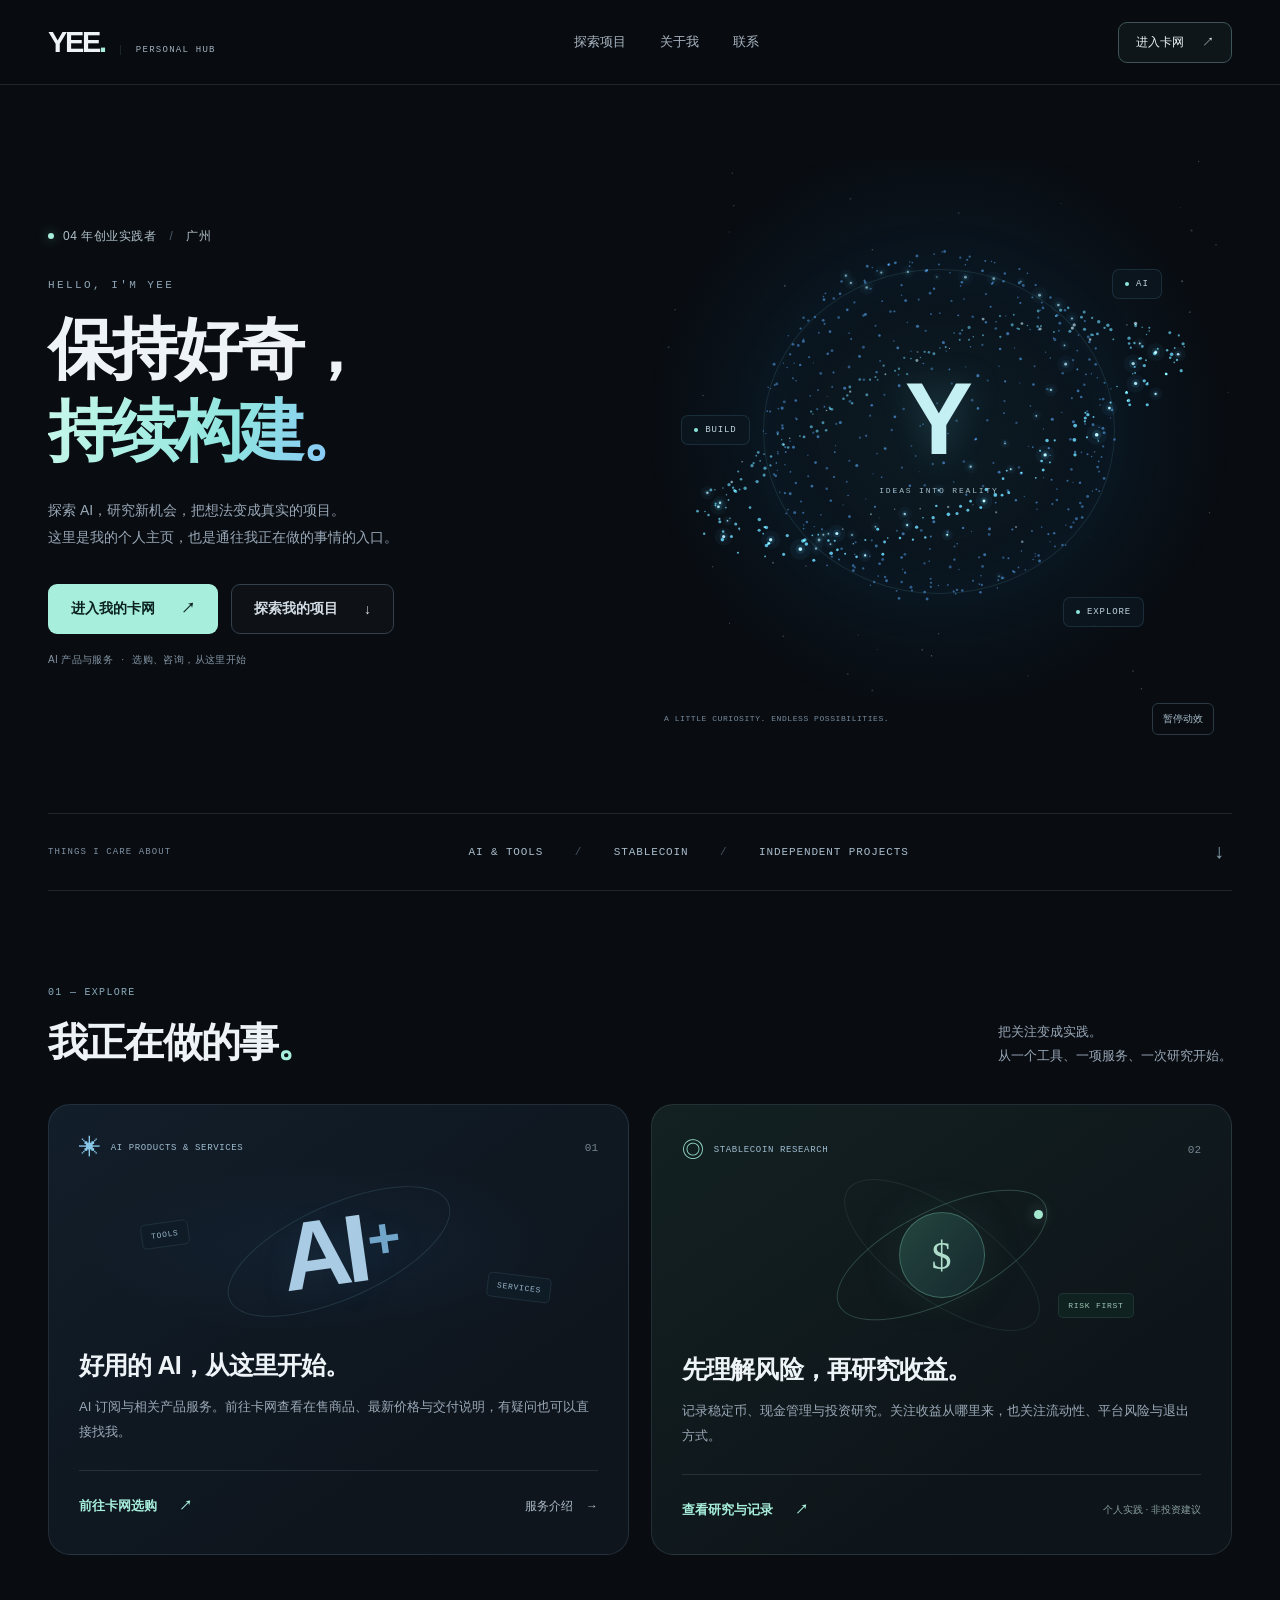
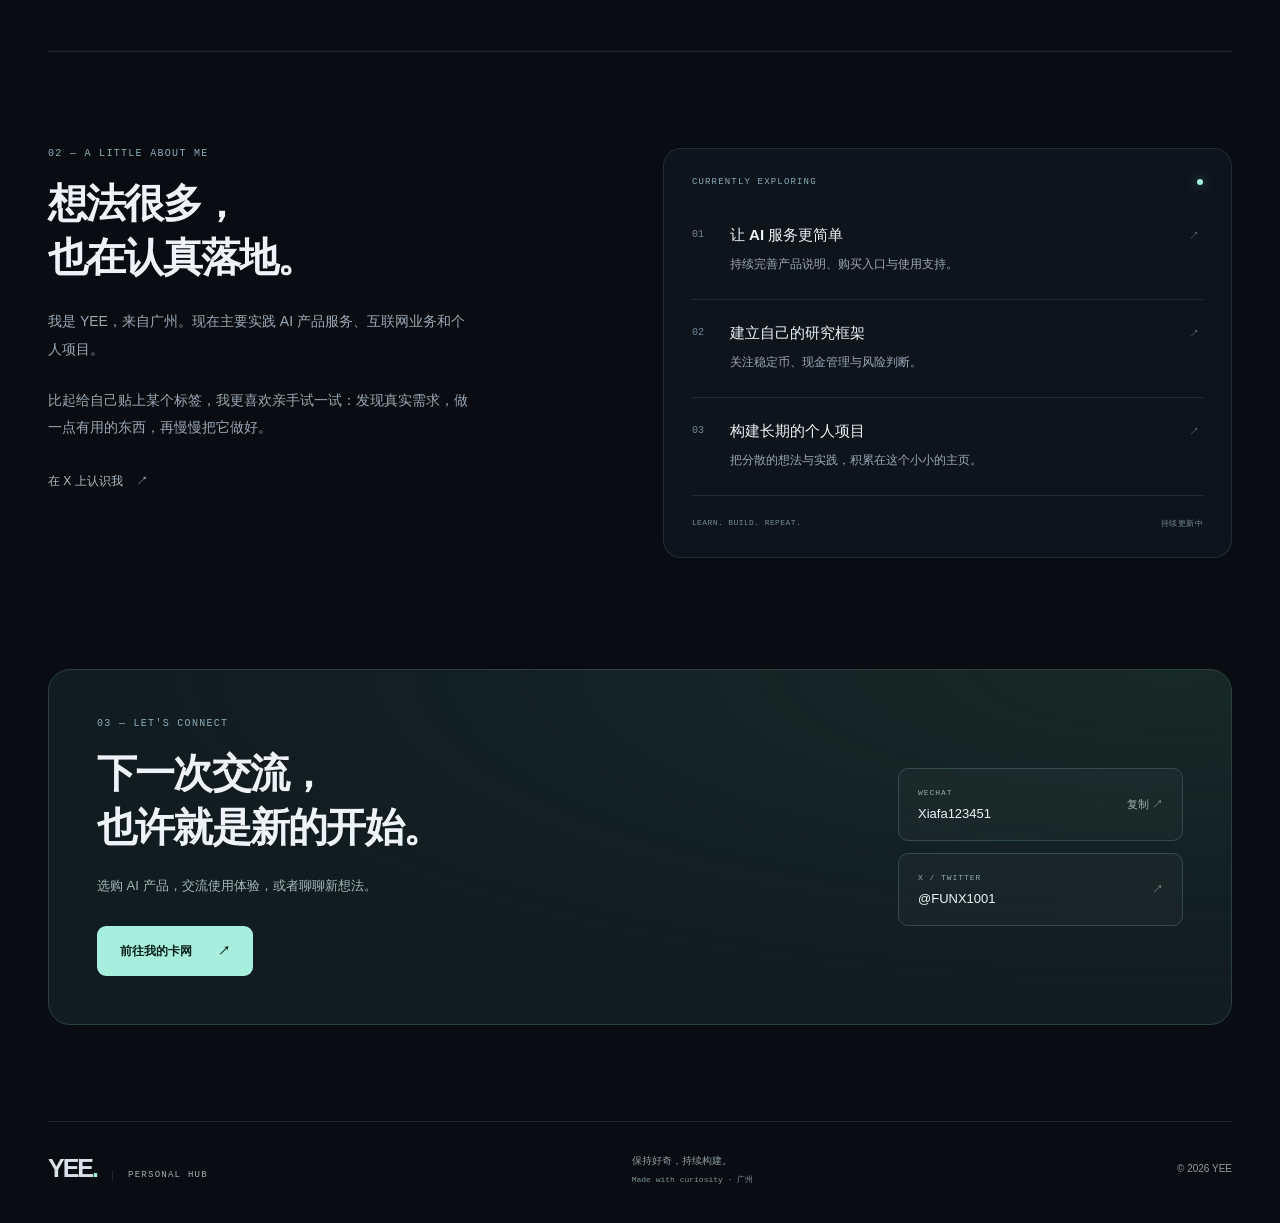
==== commit fbda9bee: "Preview YEE particle homepage and cardshop links" ====
--- a/index.html
+++ b/index.html
@@ -3,111 +3,80 @@
 <head>
   <meta charset="UTF-8">
   <meta name="viewport" content="width=device-width, initial-scale=1.0">
-  <meta name="description" content="YEE 的个人互联网主页，记录 AI 产品实践、稳定币研究与正在构建的项目。">
-  <meta name="theme-color" content="#f4f4ef">
-  <meta property="og:title" content="YEE｜Personal Hub">
-  <meta property="og:description" content="AI 产品、稳定币研究与个人项目。">
+  <meta name="description" content="我是 YEE，04 年创业实践者，坐标广州。探索 AI 产品、稳定币研究与个人项目，也在这里分享我的 AI 服务与卡网入口。">
+  <meta name="theme-color" content="#090d12">
+  <meta property="og:title" content="YEE｜保持好奇，持续构建。">
+  <meta property="og:description" content="AI 产品与服务、稳定币研究，以及一个持续生长的个人世界。">
   <meta property="og:type" content="website">
+  <meta property="og:url" content="https://yee-ai-site.pages.dev/">
+  <link rel="canonical" href="https://yee-ai-site.pages.dev/">
+  <link rel="icon" href="/assets/images/favicon.svg" type="image/svg+xml">
+  <link rel="stylesheet" href="/assets/css/styles.css?v=20261112">
   <title>YEE｜Personal Hub</title>
-  <link rel="stylesheet" href="assets/css/styles.css">
 </head>
-<body>
-  <nav class="site-nav" aria-label="主导航">
-    <div class="nav-inner shell">
-      <a class="wordmark" href="#top" aria-label="YEE 首页">YEE<small>Personal Hub</small></a>
-      <div class="nav-links">
-        <a href="#focus">当前关注</a>
-        <a href="#about">关于我</a>
-        <a href="#contact">联系</a>
+<body class="home">
+  <a class="skip-link" href="#main-content">跳转到正文</a>
+  <header class="site-nav">
+    <nav class="nav-inner shell" aria-label="主导航">
+      <a class="wordmark" href="/" aria-label="YEE 个人主页">YEE<span class="wordmark-dot">.</span><small>PERSONAL HUB</small></a>
+      <div class="nav-links"><a href="#focus">探索项目</a><a href="#about">关于我</a><a href="#contact">联系</a></div>
+      <a class="nav-action" href="https://faka.dawnform.top/" target="_blank" rel="noopener noreferrer">进入卡网 <span aria-hidden="true">↗</span></a>
+    </nav>
+  </header>
+  <main id="main-content">
+    <section class="home-hero shell" aria-labelledby="hero-title">
+      <div class="hero-main">
+        <p class="eyebrow"><span class="status-dot" aria-hidden="true"></span>04 年创业实践者 <span class="eyebrow-divider">/</span> 广州</p>
+        <p class="hero-greeting">HELLO, I'M YEE</p>
+        <h1 id="hero-title">保持好奇，<br><span>持续构建。</span></h1>
+        <p class="home-hero-copy">探索 AI，研究新机会，把想法变成真实的项目。<br class="desktop-break">这里是我的个人主页，也是通往我正在做的事情的入口。</p>
+        <div class="hero-actions">
+          <a class="button-primary" href="https://faka.dawnform.top/" target="_blank" rel="noopener noreferrer">进入我的卡网 <span aria-hidden="true">↗</span></a>
+          <a class="button-secondary" href="#focus">探索我的项目 <span aria-hidden="true">↓</span></a>
+        </div>
+        <p class="hero-footnote">AI 产品与服务 <span>·</span> 选购、咨询，从这里开始</p>
       </div>
-      <a class="nav-action" href="#focus">探索项目 <span aria-hidden="true">↘</span></a>
-    </div>
-  </nav>
-
-  <main>
-    <section class="hero shell" id="top">
-      <div class="hero-main reveal">
-        <p class="kicker">04 年创业实践者 · 广州</p>
-        <h1>把兴趣变成项目，<br>把项目变成<em>长期积累。</em></h1>
-        <p class="hero-copy">我关注 AI 产品、稳定币、互联网业务与个人品牌。这里不是一份传统简历，而是我正在做什么、研究什么，以及未来想持续构建什么。</p>
-        <div class="hero-actions">
-          <a class="button-primary" href="#focus">看看我在做什么 <span aria-hidden="true">↓</span></a>
-          <button class="button-secondary copy-wechat" type="button">联系我 <span aria-hidden="true">↗</span></button>
+      <div class="hero-art">
+        <div class="particle-stage" aria-hidden="true">
+          <div class="orb-fallback"></div>
+          <canvas id="particle-canvas"></canvas>
+          <div class="orb-center"><span>Y</span><small>IDEAS INTO REALITY</small></div>
+          <span class="orb-label label-ai"><i></i>AI</span>
+          <span class="orb-label label-build"><i></i>BUILD</span>
+          <span class="orb-label label-explore"><i></i>EXPLORE</span>
         </div>
-      </div>
-
-      <aside class="now-card reveal" aria-label="当前状态">
-        <div class="now-top"><span>NOW</span><span>2026 / Ongoing</span></div>
-        <div class="now-list">
-          <div class="now-item"><span>01</span><div><strong>AI 产品服务</strong><p>把复杂的订阅选择和使用流程讲清楚。</p></div></div>
-          <div class="now-item"><span>02</span><div><strong>稳定币研究</strong><p>实践收益策略，同时重视流动性与风险。</p></div></div>
-          <div class="now-item"><span>03</span><div><strong>个人品牌建设</strong><p>持续沉淀内容、项目与互联网资产。</p></div></div>
-        </div>
-      </aside>
-    </section>
-
-    <section class="section shell" id="focus">
-      <div class="section-head reveal">
-        <div><p class="section-index">01 / WHAT I'M BUILDING</p><h2>当前关注</h2></div>
-        <p>先把两个正在实践的方向做扎实。以后这里会继续增加 AI + 自媒体、创业项目、文章与研究记录。</p>
-      </div>
-
-      <div class="focus-grid">
-        <a class="focus-card blue reveal" href="ai/" aria-label="进入 AI 产品与服务页面">
-          <div class="focus-meta"><span>AI Services</span><span>01</span></div>
-          <div class="focus-visual" aria-hidden="true"><div class="orbit"><span>AI</span></div></div>
-          <h3>AI 产品与服务</h3>
-          <p>ChatGPT 订阅、产品选择与使用支持。价格公开，购买前把交付和售后范围说清楚。</p>
-          <div class="card-link">查看产品与价格 <span>→</span></div>
-        </a>
-
-        <a class="focus-card reveal" href="stablecoin/" aria-label="进入稳定币与投资研究页面">
-          <div class="focus-meta"><span>Stablecoin Research</span><span>02</span></div>
-          <div class="focus-visual" aria-hidden="true"><div class="coin-stack"><i></i><i></i></div></div>
-          <h3>稳定币与投资研究</h3>
-          <p>记录稳定币收益策略、现金管理、平台研究与风险判断，不包装成固定收益。</p>
-          <div class="card-link">查看研究方向 <span>→</span></div>
-        </a>
+        <div class="art-caption"><span>A LITTLE CURIOSITY. ENDLESS POSSIBILITIES.</span><button id="motion-toggle" type="button" aria-pressed="false" aria-controls="particle-canvas" hidden>暂停动效</button></div>
       </div>
     </section>
-
-    <section class="section shell" id="about">
-      <div class="about-grid">
-        <div class="split-copy reveal">
-          <p class="section-index">02 / ABOUT</p>
-          <h2>关于我</h2>
-          <p>我来自广州，目前主要实践 AI 产品服务、互联网获客和个人项目。相比只给自己贴一个行业标签，我更关心如何把新工具、新市场和真实需求连接起来。</p>
-        </div>
-        <div class="timeline reveal" aria-label="个人项目轨迹">
-          <article><time>NOW</time><div><h3>Personal Hub</h3><p>把分散的业务、研究与内容整理成可以长期更新的个人主页。</p></div></article>
-          <article><time>2026</time><div><h3>AI 产品服务</h3><p>累计服务约 100 位用户，持续优化产品说明、交付与售后体验。</p></div></article>
-          <article><time>ONGOING</time><div><h3>稳定币研究</h3><p>围绕收益、现金管理、平台风险和资金安全建立自己的判断框架。</p></div></article>
-        </div>
+    <div class="interest-strip shell" aria-label="关注方向"><span>THINGS I CARE ABOUT</span><p>AI & TOOLS <i>/</i> STABLECOIN <i>/</i> INDEPENDENT PROJECTS</p><a href="#focus" aria-label="向下查看项目">↓</a></div>
+    <section class="section shell" id="focus" aria-labelledby="focus-title">
+      <div class="section-head reveal"><div><p class="section-index">01 — EXPLORE</p><h2 id="focus-title">我正在做的事<span class="accent">。</span></h2></div><p>把关注变成实践。<br>从一个工具、一项服务、一次研究开始。</p></div>
+      <div class="project-grid">
+        <article class="project-card project-ai reveal">
+          <div class="project-top"><span class="project-category"><span class="project-icon" aria-hidden="true">✳</span>AI PRODUCTS & SERVICES</span><span class="project-number">01</span></div>
+          <div class="project-art ai-art" aria-hidden="true"><span class="ai-art-line"></span><span class="ai-letter">AI<span>+</span></span><span class="mini-tag tag-one">TOOLS</span><span class="mini-tag tag-two">SERVICES</span></div>
+          <div class="project-copy"><h3>好用的 AI，从这里开始。</h3><p>AI 订阅与相关产品服务。前往卡网查看在售商品、最新价格与交付说明，有疑问也可以直接找我。</p></div>
+          <div class="project-links"><a class="text-link" href="https://faka.dawnform.top/" target="_blank" rel="noopener noreferrer">前往卡网选购 <span aria-hidden="true">↗</span></a><a class="subtle-link" href="/ai/">服务介绍 <span aria-hidden="true">→</span></a></div>
+        </article>
+        <article class="project-card project-research reveal">
+          <div class="project-top"><span class="project-category"><span class="project-icon" aria-hidden="true">◎</span>STABLECOIN RESEARCH</span><span class="project-number">02</span></div>
+          <div class="project-art research-art" aria-hidden="true"><div class="research-orbit orbit-one"></div><div class="research-orbit orbit-two"></div><div class="research-core">$</div><span class="research-dot"></span><span class="mini-tag tag-three">RISK FIRST</span></div>
+          <div class="project-copy"><h3>先理解风险，再研究收益。</h3><p>记录稳定币、现金管理与投资研究。关注收益从哪里来，也关注流动性、平台风险与退出方式。</p></div>
+          <div class="project-links"><a class="text-link" href="/stablecoin/">查看研究与记录 <span aria-hidden="true">↗</span></a><span class="project-note">个人实践 · 非投资建议</span></div>
+        </article>
       </div>
     </section>
-
-    <section class="section shell" id="contact">
-      <div class="contact-panel reveal">
-        <div>
-          <p class="section-index">03 / CONTACT</p>
-          <h2>有产品需求，<br>或者想聊聊项目？</h2>
-          <p>告诉我你关注的方向。我会尽量直接、清楚地回复，不绕弯子。</p>
-        </div>
-        <div class="contact-buttons">
-          <button class="copy-wechat" type="button"><span>微信 · Xiafa123451</span><span>复制</span></button>
-          <a href="https://x.com/FUNX1001" target="_blank" rel="noopener noreferrer"><span>X · @FUNX1001</span><span>↗</span></a>
-        </div>
-      </div>
+    <section class="section shell about-section" id="about" aria-labelledby="about-title">
+      <div class="about-intro reveal"><p class="section-index">02 — A LITTLE ABOUT ME</p><h2 id="about-title">想法很多，<br>也在认真落地。</h2><p>我是 YEE，来自广州。现在主要实践 AI 产品服务、互联网业务和个人项目。</p><p>比起给自己贴上某个标签，我更喜欢亲手试一试：发现真实需求，做一点有用的东西，再慢慢把它做好。</p><a class="subtle-link" href="https://x.com/FUNX1001" target="_blank" rel="noopener noreferrer">在 X 上认识我 <span aria-hidden="true">↗</span></a></div>
+      <div class="now-panel reveal"><div class="now-panel-head"><span class="section-index">CURRENTLY EXPLORING</span><span class="status-dot" aria-hidden="true"></span></div><article><span>01</span><div><h3>让 AI 服务更简单</h3><p>持续完善产品说明、购买入口与使用支持。</p></div><span class="now-arrow" aria-hidden="true">↗</span></article><article><span>02</span><div><h3>建立自己的研究框架</h3><p>关注稳定币、现金管理与风险判断。</p></div><span class="now-arrow" aria-hidden="true">↗</span></article><article><span>03</span><div><h3>构建长期的个人项目</h3><p>把分散的想法与实践，积累在这个小小的主页。</p></div><span class="now-arrow" aria-hidden="true">↗</span></article><div class="now-panel-foot"><span>LEARN. BUILD. REPEAT.</span><span>持续更新中</span></div></div>
+    </section>
+    <section class="section shell contact-section" id="contact" aria-labelledby="contact-title">
+      <div class="contact-panel reveal"><div><p class="section-index">03 — LET'S CONNECT</p><h2 id="contact-title">下一次交流，<br>也许就是新的开始。</h2><p>选购 AI 产品，交流使用体验，或者聊聊新想法。</p><a class="button-primary" href="https://faka.dawnform.top/" target="_blank" rel="noopener noreferrer">前往我的卡网 <span aria-hidden="true">↗</span></a></div><div class="contact-buttons"><button class="copy-wechat" type="button"><span><small>WECHAT</small> Xiafa123451</span><span>复制 ↗</span></button><a href="https://x.com/FUNX1001" target="_blank" rel="noopener noreferrer"><span><small>X / TWITTER</small> @FUNX1001</span><span aria-hidden="true">↗</span></a></div></div>
     </section>
   </main>
-
-  <footer class="site-footer shell">
-    <a class="wordmark" href="#top">YEE<small>Personal Hub</small></a>
-    <p>个人实践、项目记录与研究观点。页面内容会持续更新。</p>
-    <span>© 2026 YEE</span>
-  </footer>
-
+  <footer class="site-footer shell"><a class="wordmark" href="/">YEE<span class="wordmark-dot">.</span><small>PERSONAL HUB</small></a><p>保持好奇，持续构建。<span class="footer-location">Made with curiosity · 广州</span></p><span>© 2026 YEE</span></footer>
   <div class="toast" id="toast" role="status" aria-live="polite"></div>
-  <script src="assets/js/main.js"></script>
+  <script src="/assets/js/main.js?v=20261112" defer></script>
+  <script src="/assets/js/particles.js?v=20261112" defer></script>
 </body>
 </html>
--- a/assets/css/styles.css
+++ b/assets/css/styles.css
@@ -1,435 +1,288 @@
 :root {
-  --paper: #f4f4ef;
-  --surface: #fbfbf8;
-  --ink: #151916;
-  --muted: #66706a;
-  --line: rgba(21, 25, 22, 0.12);
-  --blue: #315cf4;
-  --blue-soft: #e9eeff;
-  --green: #1f7558;
-  --green-soft: #e6f2eb;
-  --dark: #17201b;
-  --radius: 28px;
-  --shadow: 0 24px 80px rgba(31, 42, 35, 0.08);
-}
-
+  color-scheme: dark;
+  --paper: #090d12;
+  --surface: #10171f;
+  --ink: #edf3f7;
+  --muted: #9aa8b7;
+  --line: rgba(180, 207, 230, .13);
+  --blue: #7ac7ff;
+  --blue-soft: #142c40;
+  --green: #8ce1cd;
+  --green-soft: #101f23;
+  --accent: #a7efdc;
+  --dark: #101a23;
+  --radius: 22px;
+}
 * { box-sizing: border-box; }
-
-html { scroll-behavior: smooth; }
-
-body {
-  margin: 0;
-  color: var(--ink);
-  background: var(--paper);
-  font-family: Inter, ui-sans-serif, -apple-system, BlinkMacSystemFont, "Segoe UI", "PingFang SC", "Microsoft YaHei", sans-serif;
-  -webkit-font-smoothing: antialiased;
-}
-
-body::before {
-  content: "";
-  position: fixed;
-  inset: 0;
-  z-index: -1;
-  pointer-events: none;
-  opacity: .32;
-  background-image: radial-gradient(rgba(21, 25, 22, .13) .55px, transparent .55px);
-  background-size: 8px 8px;
-}
-
+html { scroll-behavior: smooth; scroll-padding-top: 100px; }
+body { margin: 0; background: var(--paper); color: var(--ink); font-family: -apple-system, BlinkMacSystemFont, "Segoe UI", "PingFang SC", "Microsoft YaHei", sans-serif; -webkit-font-smoothing: antialiased; }
 a { color: inherit; text-decoration: none; }
-button { color: inherit; font: inherit; }
-img { max-width: 100%; }
-
-.shell {
-  width: min(1180px, calc(100% - 44px));
-  margin-inline: auto;
-}
-
-.site-nav {
-  position: sticky;
-  top: 0;
-  z-index: 30;
-  border-bottom: 1px solid rgba(21, 25, 22, .08);
-  background: rgba(244, 244, 239, .82);
-  backdrop-filter: blur(18px);
-  -webkit-backdrop-filter: blur(18px);
-}
-
-.nav-inner {
-  min-height: 76px;
-  display: flex;
-  align-items: center;
-  justify-content: space-between;
-  gap: 28px;
-}
-
-.wordmark {
-  display: inline-flex;
-  align-items: baseline;
-  gap: 9px;
-  font-size: 22px;
-  font-weight: 840;
-  letter-spacing: -.055em;
-}
-
-.wordmark small {
-  color: var(--muted);
-  font-family: ui-monospace, SFMono-Regular, Menlo, monospace;
-  font-size: 9px;
-  font-weight: 650;
-  letter-spacing: .12em;
-  text-transform: uppercase;
-}
-
-.nav-links {
-  display: flex;
-  align-items: center;
-  gap: 28px;
-  color: #525c56;
-  font-size: 13px;
-  font-weight: 620;
-}
-
-.nav-links a { transition: color .2s ease; }
-.nav-links a:hover { color: var(--ink); }
-
-.nav-action,
-.button-primary,
-.button-secondary {
-  display: inline-flex;
-  align-items: center;
-  justify-content: center;
-  gap: 12px;
-  border: 0;
-  border-radius: 999px;
-  cursor: pointer;
-  font-weight: 700;
-}
-
-.nav-action {
-  padding: 11px 17px;
-  color: #fff;
-  background: var(--ink);
-  font-size: 12px;
-}
-
-.hero {
-  min-height: calc(100vh - 76px);
-  display: grid;
-  grid-template-columns: minmax(0, 1.55fr) minmax(280px, .65fr);
-  align-items: center;
-  gap: 80px;
-  padding-block: 100px 68px;
-}
-
-.kicker {
-  display: inline-flex;
-  align-items: center;
-  gap: 10px;
-  margin: 0 0 28px;
-  color: #4f5b54;
-  font-family: ui-monospace, SFMono-Regular, Menlo, monospace;
-  font-size: 11px;
-  font-weight: 700;
-  letter-spacing: .12em;
-  text-transform: uppercase;
-}
-
-.kicker::before {
-  content: "";
-  width: 7px;
-  height: 7px;
-  border-radius: 50%;
-  background: #6bda8f;
-  box-shadow: 0 0 0 5px rgba(107, 218, 143, .15);
-}
-
-.hero h1,
-.page-hero h1 {
-  margin: 0;
-  max-width: 880px;
-  font-size: clamp(52px, 7vw, 92px);
-  font-weight: 690;
-  line-height: 1.02;
-  letter-spacing: -.075em;
-}
-
-.hero h1 em { color: var(--blue); font-style: normal; }
-
-.hero-copy,
-.page-hero-copy {
-  max-width: 690px;
-  margin: 31px 0 0;
-  color: var(--muted);
-  font-size: 17px;
-  line-height: 1.9;
-}
-
-.hero-actions {
-  display: flex;
-  align-items: center;
-  gap: 12px;
-  margin-top: 38px;
-}
-
-.button-primary,
-.button-secondary { padding: 15px 20px; font-size: 13px; }
-.button-primary { color: #fff; background: var(--ink); }
-.button-primary:hover { background: #000; }
-.button-secondary { border: 1px solid var(--line); background: rgba(255, 255, 255, .46); }
-
-.now-card {
-  position: relative;
-  overflow: hidden;
-  border: 1px solid var(--line);
-  border-radius: var(--radius);
-  padding: 30px;
-  background: rgba(251, 251, 248, .72);
-  box-shadow: var(--shadow);
-}
-
-.now-card::after {
-  content: "";
-  position: absolute;
-  right: -70px;
-  top: -70px;
-  width: 180px;
-  height: 180px;
-  border-radius: 50%;
-  background: var(--blue-soft);
-}
-
-.now-top {
-  position: relative;
-  z-index: 1;
-  display: flex;
-  align-items: center;
-  justify-content: space-between;
-  padding-bottom: 24px;
-  border-bottom: 1px solid var(--line);
-}
-
-.now-top span:first-child {
-  font-family: ui-monospace, SFMono-Regular, Menlo, monospace;
-  font-size: 11px;
-  font-weight: 750;
-  letter-spacing: .16em;
-}
-
-.now-top span:last-child { color: var(--muted); font-size: 11px; }
-.now-list { display: grid; gap: 0; margin-top: 4px; }
-.now-item { display: grid; grid-template-columns: 30px 1fr; gap: 13px; padding: 21px 0; }
-.now-item + .now-item { border-top: 1px solid var(--line); }
-.now-item > span { color: var(--muted); font-family: ui-monospace, SFMono-Regular, Menlo, monospace; font-size: 10px; }
-.now-item strong { display: block; margin-bottom: 6px; font-size: 14px; }
-.now-item p { margin: 0; color: var(--muted); font-size: 12px; line-height: 1.65; }
-
-.section { padding-block: 118px; }
-.section + .section { border-top: 1px solid var(--line); }
-
-.section-head {
-  display: flex;
-  align-items: end;
-  justify-content: space-between;
-  gap: 60px;
-  margin-bottom: 46px;
-}
-
-.section-index {
-  margin: 0 0 15px;
-  color: var(--muted);
-  font-family: ui-monospace, SFMono-Regular, Menlo, monospace;
-  font-size: 10px;
-  font-weight: 700;
-  letter-spacing: .15em;
-}
-
-.section-head h2,
-.split-copy h2,
-.contact-panel h2 {
-  margin: 0;
-  font-size: clamp(36px, 5vw, 58px);
-  line-height: 1.08;
-  letter-spacing: -.06em;
-}
-
-.section-head > p { max-width: 420px; margin: 0; color: var(--muted); font-size: 14px; line-height: 1.8; }
-
-.focus-grid { display: grid; grid-template-columns: 1fr 1fr; gap: 18px; }
-
-.focus-card {
-  position: relative;
-  overflow: hidden;
-  min-height: 510px;
-  display: flex;
-  flex-direction: column;
-  border: 1px solid var(--line);
-  border-radius: 34px;
-  padding: 38px;
-  background: var(--surface);
-  transition: transform .3s ease, box-shadow .3s ease;
-}
-
-.focus-card:hover { transform: translateY(-6px); box-shadow: var(--shadow); }
-.focus-card.blue { color: #fff; border-color: transparent; background: #234be0; }
-.focus-meta { display: flex; align-items: center; justify-content: space-between; font-family: ui-monospace, SFMono-Regular, Menlo, monospace; font-size: 10px; letter-spacing: .12em; text-transform: uppercase; }
-.focus-card.blue .focus-meta { color: #d8e0ff; }
-.focus-visual { position: relative; flex: 1; min-height: 190px; }
-
-.orbit,
-.coin-stack { position: absolute; inset: 50% auto auto 50%; transform: translate(-50%, -50%); }
-.orbit { width: 180px; height: 180px; border: 1px solid rgba(255,255,255,.42); border-radius: 50%; }
-.orbit::before, .orbit::after { content: ""; position: absolute; border-radius: 50%; }
-.orbit::before { inset: 34px; border: 1px solid rgba(255,255,255,.32); }
-.orbit::after { width: 20px; height: 20px; right: 7px; top: 30px; background: #b9ffdf; box-shadow: -118px 86px 0 #fff; }
-.orbit span { position: absolute; left: 50%; top: 50%; transform: translate(-50%, -50%); font-size: 28px; font-weight: 780; }
-
-.coin-stack { width: 190px; height: 160px; }
-.coin-stack i { position: absolute; width: 128px; height: 128px; border: 1px solid #8ab7a3; border-radius: 50%; background: rgba(230, 242, 235, .72); }
-.coin-stack i:nth-child(1) { left: 0; bottom: 0; }
-.coin-stack i:nth-child(2) { right: 0; top: 0; background: rgba(255,255,255,.78); }
-.coin-stack::after { content: "$"; position: absolute; left: 50%; top: 50%; transform: translate(-50%, -50%); width: 60px; height: 60px; display: grid; place-items: center; border-radius: 50%; color: #fff; background: var(--green); font-size: 24px; font-weight: 780; }
-
-.focus-card h3 { margin: 0; max-width: 420px; font-size: clamp(32px, 4vw, 48px); line-height: 1.04; letter-spacing: -.055em; }
-.focus-card > p { max-width: 440px; margin: 18px 0 0; color: var(--muted); font-size: 14px; line-height: 1.75; }
-.focus-card.blue > p { color: #cdd7ff; }
-.card-link { display: inline-flex; align-items: center; gap: 12px; margin-top: 28px; font-size: 13px; font-weight: 750; }
-.card-link span { transition: transform .2s ease; }
-.focus-card:hover .card-link span { transform: translateX(5px); }
-
-.about-grid { display: grid; grid-template-columns: .85fr 1.15fr; gap: 100px; }
-.split-copy p { max-width: 480px; margin: 27px 0 0; color: var(--muted); font-size: 15px; line-height: 1.9; }
-.timeline { border-top: 1px solid var(--line); }
-.timeline article { display: grid; grid-template-columns: 105px 1fr; gap: 25px; padding: 27px 0; border-bottom: 1px solid var(--line); }
-.timeline time { color: var(--muted); font-family: ui-monospace, SFMono-Regular, Menlo, monospace; font-size: 10px; }
-.timeline h3 { margin: 0 0 8px; font-size: 16px; }
-.timeline p { margin: 0; color: var(--muted); font-size: 13px; line-height: 1.75; }
-
-.contact-panel {
-  position: relative;
-  overflow: hidden;
-  display: grid;
-  grid-template-columns: 1fr auto;
-  align-items: center;
-  gap: 60px;
-  border-radius: 34px;
-  padding: 60px;
-  color: #fff;
-  background: var(--dark);
-}
-
-.contact-panel::after { content: ""; position: absolute; right: -130px; top: -180px; width: 420px; height: 420px; border: 1px solid rgba(255,255,255,.12); border-radius: 50%; box-shadow: 0 0 0 54px rgba(255,255,255,.025); }
-.contact-panel p { max-width: 580px; margin: 20px 0 0; color: #aeb9b2; line-height: 1.8; }
-.contact-buttons { position: relative; z-index: 2; display: grid; gap: 10px; min-width: 250px; }
-.contact-buttons a, .contact-buttons button { display: flex; align-items: center; justify-content: space-between; gap: 20px; border: 1px solid rgba(255,255,255,.14); border-radius: 15px; padding: 15px 17px; color: #fff; background: rgba(255,255,255,.07); cursor: pointer; font-size: 12px; font-weight: 700; }
-
-.site-footer { display: flex; align-items: center; justify-content: space-between; gap: 30px; padding-block: 30px 44px; color: var(--muted); font-size: 10px; }
-.site-footer p { max-width: 720px; margin: 0; line-height: 1.65; }
-
-/* Inner pages */
-.page-hero { padding-block: 110px 90px; }
-.page-hero h1 { max-width: 950px; }
-.page-hero.ai h1 em { color: var(--blue); font-style: normal; }
-.page-hero.stable h1 em { color: var(--green); font-style: normal; }
-.page-summary {
-  display: grid;
-  grid-template-columns: repeat(3, 1fr);
-  margin-top: 75px;
-  border-top: 1px solid var(--line);
-  border-bottom: 1px solid var(--line);
-}
+button { font: inherit; color: inherit; cursor: pointer; }
+img { display: block; max-width: 100%; }
+button, a { -webkit-tap-highlight-color: transparent; }
+button:focus-visible, a:focus-visible { outline: 2px solid var(--accent); outline-offset: 6px; }
+::selection { color: #090d12; background: var(--accent); }
+[hidden] { display: none !important; }
+.shell { width: min(1200px, calc(100% - 96px)); margin-inline: auto; }
+.skip-link { position: fixed; top: 12px; left: 12px; z-index: 100; padding: 14px 20px; border-radius: 10px; color: #090d12; background: var(--accent); transform: translateY(-150%); }
+.skip-link:focus { transform: translateY(0); }
+.site-nav { position: sticky; top: 0; z-index: 30; border-bottom: 1px solid var(--line); background: rgba(9, 13, 18, .88); backdrop-filter: blur(18px); -webkit-backdrop-filter: blur(18px); }
+.nav-inner { min-height: 84px; display: flex; justify-content: space-between; align-items: center; gap: 26px; }
+.wordmark { display: inline-flex; align-items: baseline; font-size: 29px; font-weight: 820; letter-spacing: -.08em; white-space: nowrap; }
+.wordmark-dot { color: var(--accent); }
+.wordmark small { margin-left: 15px; padding-left: 15px; border-left: 1px solid var(--line); color: #a3b0be; font-family: ui-monospace, SFMono-Regular, Consolas, monospace; font-size: 9px; font-weight: 500; letter-spacing: .14em; }
+.nav-links { display: flex; align-items: center; gap: 34px; color: #abb6c2; font-size: 13px; }
+.nav-links a { padding-block: 12px; transition: color .2s; }
+.nav-links a:hover { color: var(--accent); }
+.nav-action { display: inline-flex; align-items: center; gap: 18px; border: 1px solid #3e5458; border-radius: 9px; padding: 11px 17px; font-size: 12px; background: rgba(167,239,220,.04); transition: border-color .2s, background .2s; }
+.nav-action:hover { border-color: var(--accent); background: rgba(167,239,220,.09); }
+.button-primary, .button-secondary { display: inline-flex; align-items: center; justify-content: center; gap: 26px; min-height: 50px; border: 1px solid transparent; border-radius: 9px; padding: 14px 22px; font-size: 14px; font-weight: 650; transition: background .2s, border-color .2s, transform .2s; }
+.button-primary { color: #0b211f; background: var(--accent); }
+.button-primary:hover { background: #c2f7e9; transform: translateY(-2px); }
+.button-secondary { background: rgba(255,255,255,.025); border-color: #33404e; color: #d3dce4; }
+.button-secondary:hover { border-color: #70858e; background: rgba(255,255,255,.05); }
+.hero-actions { display: flex; align-items: center; flex-wrap: wrap; gap: 13px; margin-top: 32px; }
+.accent { color: var(--accent); }
+.home-hero { position: relative; display: grid; grid-template-columns: 1fr 1fr; align-items: center; gap: 12px; min-height: 660px; padding-block: 75px 78px; }
+.hero-main { position: relative; z-index: 2; }
+.eyebrow { display: flex; align-items: center; gap: 9px; margin: 0 0 34px; font-size: 12px; color: #b0c0c9; letter-spacing: .045em; }
+.status-dot { flex-shrink: 0; display: inline-block; width: 6px; height: 6px; border-radius: 50%; background: var(--accent); box-shadow: 0 0 12px #7bd4bc88; }
+.eyebrow-divider { color: #4e5b68; margin-inline: 4px; }
+.hero-greeting { margin: 0 0 17px; color: #90a5b5; font-family: ui-monospace, SFMono-Regular, Consolas, monospace; letter-spacing: .22em; font-size: 11px; }
+.home-hero h1 { font-size: clamp(50px, 5.2vw, 76px); line-height: 1.24; font-weight: 680; letter-spacing: -.055em; margin: 0; }
+.home-hero h1 > span { color: var(--accent); background: linear-gradient(110deg, #c8f8e9, #8fe5df 58%, #86bfff); -webkit-background-clip: text; background-clip: text; -webkit-text-fill-color: transparent; }
+.home-hero-copy { font-size: 14px; line-height: 1.95; color: var(--muted); margin: 24px 0 0; max-width: 500px; }
+.hero-footnote { margin: 19px 0 0; font-size: 10px; color: #8595a4; letter-spacing: .035em; }
+.hero-footnote span { margin-inline: 5px; }
+.hero-art { min-width: 0; position: relative; }
+.particle-stage { position: relative; width: 100%; aspect-ratio: 1.08; isolation: isolate; }
+.particle-stage::before { content: ""; position: absolute; inset: 8%; z-index: -1; background: radial-gradient(ellipse, #25697b1b 0%, #1132440d 40%, transparent 70%); }
+#particle-canvas { position: absolute; inset: 0; display: block; width: 100%; height: 100%; }
+.orb-fallback { position: absolute; inset: 20%; border: 1px solid #70d9e522; border-radius: 50%; box-shadow: 0 0 70px #237db70d, inset 0 0 70px #237db70d; }
+.orb-center { position: absolute; inset: 0; display: flex; flex-direction: column; align-items: center; justify-content: center; pointer-events: none; }
+.orb-center > span { font-family: Arial, sans-serif; font-size: clamp(72px, 8vw, 112px); font-weight: 600; color: #c4eff3; text-shadow: 0 0 35px #5eb9c344; line-height: 1; }
+.orb-center small { margin-top: 16px; font-family: ui-monospace, SFMono-Regular, Consolas, monospace; font-size: 8px; letter-spacing: .23em; color: #a1bcc7; }
+.orb-label { display: inline-flex; gap: 7px; align-items: center; position: absolute; padding: 9px 12px; border-radius: 7px; border: 1px solid #3c687650; background: #0c1720dd; font: 9px ui-monospace, SFMono-Regular, Consolas, monospace; letter-spacing: .1em; color: #bfd3df; }
+.orb-label i { display: block; width: 4px; height: 4px; border-radius: 50%; background: #8ce8dd; }
+.label-ai { top: 20%; right: 12%; }
+.label-build { left: 6%; top: 47%; }
+.label-explore { right: 15%; bottom: 14%; }
+.art-caption { display: flex; justify-content: space-between; align-items: center; gap: 10px; padding-inline: 18px; }
+.art-caption > span { color: #778a9d; font: 8px ui-monospace, SFMono-Regular, Consolas, monospace; letter-spacing: .07em; }
+#motion-toggle { border: 1px solid #2a3944; background: transparent; padding: 8px 10px; border-radius: 6px; font-size: 10px; color: #a7bac8; white-space: nowrap; }
+#motion-toggle:hover { color: var(--accent); border-color: #5b7d80; }
+.interest-strip { min-height: 78px; border-block: 1px solid var(--line); display: flex; justify-content: space-between; align-items: center; gap: 20px; font-family: ui-monospace, SFMono-Regular, Consolas, monospace; }
+.interest-strip > span { font-size: 9px; letter-spacing: .12em; color: #8091a2; }
+.interest-strip p { margin: 0; font-size: 11px; letter-spacing: .08em; color: #a9bccb; }
+.interest-strip i { font-style: normal; color: #455360; margin-inline: 24px; }
+.interest-strip > a { font: 20px sans-serif; color: #8aa6b3; padding: 8px; }
+.section { padding-block: 96px; }
+.section-index { margin: 0 0 18px; font: 10px ui-monospace, SFMono-Regular, Consolas, monospace; font-weight: 400; letter-spacing: .13em; color: #8aabba; }
+.section-head { display: flex; align-items: flex-end; justify-content: space-between; gap: 50px; margin-bottom: 35px; }
+.section-head h2, .about-intro h2, .split-copy h2, .contact-panel h2 { margin: 0; font-size: clamp(28px, 3.1vw, 43px); letter-spacing: -.045em; font-weight: 630; line-height: 1.35; }
+.section-head > p { margin: 0; max-width: 420px; font-size: 13px; color: var(--muted); line-height: 1.9; }
+.project-grid { display: grid; grid-template-columns: 1fr 1fr; gap: 22px; }
+.project-card { border: 1px solid var(--line); border-radius: var(--radius); padding: 30px; overflow: hidden; position: relative; background: linear-gradient(145deg, #121e2a, #0e151d 70%); transition: border-color .3s, transform .3s; }
+.project-card:hover { transform: translateY(-4px); border-color: #4f7a8990; }
+.project-research { background: linear-gradient(145deg, #132122, #0e151a 70%); }
+.project-top { display: flex; justify-content: space-between; align-items: center; gap: 15px; }
+.project-category { display: flex; align-items: center; gap: 9px; font: 9px ui-monospace, SFMono-Regular, Consolas, monospace; letter-spacing: .07em; color: #a0bdcf; }
+.project-icon { font: 22px sans-serif; color: #88c7e8; }
+.project-research .project-icon { color: #94dac6; }
+.project-number { color: #758591; font: 11px ui-monospace, SFMono-Regular, Consolas, monospace; }
+.project-art { position: relative; height: 180px; display: grid; place-items: center; }
+.ai-art { background: radial-gradient(ellipse, #22467628, transparent 68%); }
+.ai-letter { font: 600 96px Arial,sans-serif; color: #a9cce4; letter-spacing: -.07em; text-shadow: 0 8px 35px #43779720; transform: rotate(-8deg); }
+.ai-letter > span { color: #72a5ca; font-size: 57px; vertical-align: top; line-height: 1.7; margin-left: 5px; }
+.ai-art-line { position: absolute; width: 240px; height: 95px; border: 1px solid #5f8fa039; border-radius: 50%; transform: rotate(-24deg); }
+.mini-tag { font: 8px ui-monospace, SFMono-Regular, Consolas, monospace; color: #97b4c8; border: 1px solid #6e8ea52b; background: #101d28dd; padding: 7px 9px; border-radius: 5px; letter-spacing: .09em; position: absolute; }
+.tag-one { left: 12%; top: 34%; transform: rotate(-8deg); }
+.tag-two { right: 9%; bottom: 23%; transform: rotate(7deg); }
+.research-orbit { position: absolute; width: 230px; height: 92px; border: 1px solid #6da79755; border-radius: 50%; transform: rotate(-26deg); }
+.orbit-two { transform: rotate(35deg); border-color: #496e693d; }
+.research-core { width: 86px; height: 86px; display: grid; place-items: center; border: 1px solid #6bb79c66; background: linear-gradient(130deg,#24453f,#15282d); box-shadow: 0 0 45px #4a8e7820; border-radius: 50%; font: 500 40px Georgia,serif; color: #afddcb; }
+.research-dot { position: absolute; width: 9px; height: 9px; border-radius: 50%; background: #a5e8d0; left: calc(50% + 92px); top: 45px; box-shadow: 0 0 15px #a5e8d060; }
+.tag-three { bottom: 15%; right: 13%; background: #102220; color: #9dc5b6; }
+.project-copy h3 { margin: 8px 0 13px; font-size: clamp(19px, 2vw, 25px); font-weight: 600; letter-spacing: -.035em; }
+.project-copy p { color: var(--muted); font-size: 13px; line-height: 1.9; margin: 0; min-height: 50px; }
+.project-links { display: flex; justify-content: space-between; align-items: center; flex-wrap: wrap; gap: 18px; margin-top: 25px; padding-top: 21px; border-top: 1px solid var(--line); }
+.text-link { display: inline-flex; align-items: center; gap: 22px; color: var(--accent); font-size: 13px; font-weight: 600; padding-block: 5px; }
+.text-link span, .subtle-link span { display: inline-block; transition: transform .2s; }
+.text-link:hover span, .subtle-link:hover span { transform: translate(2px,-2px); }
+.subtle-link { display: inline-flex; align-items: center; gap: 13px; color: #acbac7; font-size: 12px; padding-block: 5px; }
+.subtle-link:hover { color: var(--accent); }
+.project-note { font-size: 10px; color: #879d9c; }
+.about-section { display: grid; grid-template-columns: .95fr 1.05fr; gap: 100px; border-top: 1px solid var(--line); }
+.about-intro > p:not(.section-index) { color: var(--muted); font-size: 14px; line-height: 1.95; max-width: 430px; margin: 24px 0 0; }
+.about-intro > .subtle-link { margin-top: 26px; }
+.now-panel { align-self: center; border: 1px solid var(--line); border-radius: 18px; padding: 28px; background: #0d141c; }
+.now-panel-head { display: flex; align-items: center; justify-content: space-between; margin-bottom: 15px; }
+.now-panel-head .section-index { margin: 0; font-size: 9px; }
+.now-panel article { display: grid; grid-template-columns: 23px 1fr 14px; gap: 15px; padding: 24px 0; border-bottom: 1px solid var(--line); }
+.now-panel article > span { color: #718697; font: 10px ui-monospace, SFMono-Regular, Consolas, monospace; padding-top: 3px; }
+.now-panel h3 { margin: 0 0 9px; font-weight: 550; font-size: 15px; }
+.now-panel p { margin: 0; color: var(--muted); font-size: 12px; line-height: 1.75; }
+.now-panel-foot { display: flex; gap: 15px; justify-content: space-between; padding-top: 22px; color: #738c99; font: 8px ui-monospace, SFMono-Regular, Consolas, monospace; letter-spacing: .05em; }
+.contact-section { padding-top: 15px; }
+.contact-panel { overflow: hidden; position: relative; display: grid; grid-template-columns: 1fr auto; align-items: center; gap: 50px; border: 1px solid #28403e; border-radius: var(--radius); padding: 48px; background: radial-gradient(ellipse at 95% 0%, #23433655, transparent 65%), #111c20; }
+.contact-panel p:not(.section-index) { color: #a4b8bd; margin: 20px 0 0; font-size: 13px; line-height: 1.85; }
+.contact-panel .button-primary { margin-top: 28px; font-size: 12px; }
+.contact-buttons { position: relative; display: grid; gap: 12px; min-width: 285px; }
+.contact-buttons a, .contact-buttons button { display: flex; align-items: center; justify-content: space-between; gap: 25px; text-align: left; border: 1px solid #334b4c; border-radius: 10px; padding: 19px; background: rgba(255,255,255,.025); font-size: 13px; transition: border-color .2s; }
+.contact-buttons a:hover, .contact-buttons button:hover { border-color: #83a99f; }
+.contact-buttons small { display: block; color: #90aaa9; font: 8px ui-monospace, SFMono-Regular, Consolas, monospace; letter-spacing: .12em; margin-bottom: 9px; }
+.contact-buttons > * > span:last-child { color: #99b1ad; font-size: 11px; }
+.site-footer { display: flex; align-items: center; justify-content: space-between; gap: 30px; padding-block: 30px 38px; border-top: 1px solid var(--line); color: #8e9ba7; font-size: 10px; }
+.site-footer .wordmark { color: #d7e2eb; font-size: 25px; }
+.site-footer p { max-width: 640px; margin: 0; line-height: 1.8; }
+.footer-location { display: block; color: #7c919b; font: 8px ui-monospace, SFMono-Regular, Consolas, monospace; margin-top: 4px; }
+/* Inner pages retain their content and routes, sharing the new visual system. */
+.page-hero { padding-block: 100px 75px; }
+.kicker { display: flex; gap: 10px; align-items: center; color: #a6c9d4; font: 10px ui-monospace, SFMono-Regular, Consolas, monospace; letter-spacing: .1em; margin: 0 0 28px; }
+.kicker::before { content: ""; width: 5px; height: 5px; border-radius: 50%; background: var(--accent); flex-shrink: 0; }
+.page-hero h1 { margin: 0; font-size: clamp(40px, 5.4vw, 74px); font-weight: 640; line-height: 1.2; letter-spacing: -.05em; }
+.page-hero h1 em { font-style: normal; color: var(--blue); }
+.page-hero.stable h1 em { color: var(--green); }
+.page-hero-copy { max-width: 740px; color: var(--muted); font-size: 16px; line-height: 1.95; margin-top: 28px; }
+.page-summary { display: grid; grid-template-columns: repeat(3,1fr); margin-top: 60px; border-block: 1px solid var(--line); }
 .page-summary article { padding: 25px 0; }
-.page-summary article + article { padding-left: 34px; border-left: 1px solid var(--line); }
-.page-summary strong { display: block; font-size: 29px; letter-spacing: -.05em; }
+.page-summary article + article { padding-left: 30px; border-left: 1px solid var(--line); }
+.page-summary strong { display: block; font-size: 26px; font-weight: 550; letter-spacing: -.025em; margin-bottom: 8px; }
 .page-summary span { color: var(--muted); font-size: 11px; }
-
-.plan-grid { display: grid; grid-template-columns: repeat(3, 1fr); gap: 16px; }
-.plan-card { min-height: 410px; display: flex; flex-direction: column; border: 1px solid var(--line); border-radius: 25px; padding: 28px; background: var(--surface); }
-.plan-card.featured { color: #fff; border-color: transparent; background: #234be0; box-shadow: 0 25px 70px rgba(35, 75, 224, .2); }
-.plan-label { align-self: flex-start; border-radius: 999px; padding: 7px 10px; color: var(--muted); background: #eceee9; font-size: 10px; font-weight: 750; }
-.featured .plan-label { color: #e5eaff; background: rgba(255,255,255,.12); }
-.plan-card h3 { margin: 36px 0 10px; font-size: 18px; }
-.price { margin: 0 0 20px; font-size: 48px; font-weight: 730; letter-spacing: -.065em; }
-.price small { position: relative; top: -17px; margin-right: 4px; font-size: 14px; letter-spacing: 0; }
-.plan-card p { margin: 0; color: var(--muted); font-size: 13px; line-height: 1.75; }
-.featured p { color: #ced7ff; }
-.plan-card button { width: 100%; display: flex; align-items: center; justify-content: space-between; margin-top: auto; border: 1px solid var(--line); border-radius: 13px; padding: 14px 16px; background: transparent; cursor: pointer; font-size: 12px; font-weight: 750; }
-.featured button { color: #fff; border-color: rgba(255,255,255,.2); }
-
-.feature-list { display: grid; grid-template-columns: repeat(3, 1fr); border-top: 1px solid var(--line); border-bottom: 1px solid var(--line); }
-.feature-list article { padding: 36px 34px 36px 0; }
-.feature-list article + article { padding-left: 34px; border-left: 1px solid var(--line); }
-.feature-list span { color: var(--muted); font-family: ui-monospace, SFMono-Regular, Menlo, monospace; font-size: 10px; }
-.feature-list h3 { margin: 28px 0 11px; font-size: 17px; }
-.feature-list p { margin: 0; color: var(--muted); font-size: 13px; line-height: 1.75; }
-
-.yield-card { display: grid; grid-template-columns: .8fr 1.2fr; gap: 70px; border: 1px solid rgba(31,117,88,.18); border-radius: 32px; padding: 48px; background: var(--green-soft); }
+.inner-page .section + .section { border-top: 1px solid var(--line); }
+.plan-grid { display: grid; grid-template-columns: repeat(3,1fr); gap: 18px; }
+.plan-card { display: flex; flex-direction: column; min-height: 435px; border: 1px solid var(--line); background: var(--surface); padding: 28px; border-radius: 18px; }
+.plan-card.featured { background: linear-gradient(150deg,#192e3e,#12212d); border-color: #568093; }
+.plan-label { align-self: flex-start; font-size: 10px; color: #b4c4cf; padding: 8px 10px; background: #ffffff09; border-radius: 5px; }
+.plan-card h3 { margin: 30px 0 13px; font-size: 18px; font-weight: 600; }
+.price { font-size: 47px; font-weight: 600; letter-spacing: -.05em; margin-bottom: 20px; }
+.price small { font-size: 17px; margin-right: 5px; vertical-align: super; }
+.plan-card p { color: var(--muted); font-size: 13px; line-height: 1.9; margin: 0 0 22px; }
+.plan-buy { display: flex; justify-content: space-between; gap: 15px; margin-top: auto; padding: 13px 15px; background: var(--accent); border-radius: 7px; color: #0b211f; font-size: 12px; font-weight: 600; }
+.plan-buy:hover { background: #c2f7e9; }
+.plan-card button { display: flex; align-items: center; justify-content: space-between; gap: 15px; padding: 11px 15px; border: 1px solid #344653; border-radius: 7px; background: transparent; font-size: 12px; margin-top: 10px; }
+.plan-card .plan-consult { color: #b2c2d0; }
+.feature-list { display: grid; grid-template-columns: repeat(3,1fr); border-block: 1px solid var(--line); }
+.feature-list article { padding: 30px 28px 30px 0; }
+.feature-list article + article { border-left: 1px solid var(--line); padding-left: 28px; }
+.feature-list span { font: 10px ui-monospace, SFMono-Regular, Consolas, monospace; color: #8ba7b5; }
+.feature-list h3 { font-size: 17px; margin: 24px 0 11px; font-weight: 550; }
+.feature-list p { font-size: 13px; color: var(--muted); line-height: 1.85; margin: 0; }
+.yield-card { display: grid; grid-template-columns: .8fr 1.2fr; gap: 60px; padding: 42px; border: 1px solid #325c52; border-radius: 22px; background: var(--green-soft); }
 .yield-number { align-self: center; }
-.yield-number strong { display: block; color: var(--green); font-size: clamp(64px, 9vw, 112px); font-weight: 690; line-height: .95; letter-spacing: -.08em; }
-.yield-number span { display: block; margin-top: 16px; color: #456457; font-size: 11px; }
-.yield-copy h2 { margin: 0; font-size: 36px; letter-spacing: -.05em; }
-.yield-copy p { margin: 20px 0 0; color: #4f665b; font-size: 14px; line-height: 1.9; }
-.risk-note { margin-top: 25px; border-top: 1px solid rgba(31,117,88,.2); padding-top: 20px; font-size: 12px !important; }
-
-.topic-grid { display: grid; grid-template-columns: repeat(2, 1fr); gap: 14px; }
-.topic-card { border: 1px solid var(--line); border-radius: 22px; padding: 28px; background: rgba(251,251,248,.62); }
-.topic-card span { color: var(--green); font-family: ui-monospace, SFMono-Regular, Menlo, monospace; font-size: 10px; }
-.topic-card h3 { margin: 30px 0 10px; font-size: 20px; letter-spacing: -.03em; }
-.topic-card p { margin: 0; color: var(--muted); font-size: 13px; line-height: 1.75; }
-
-.disclaimer { border-left: 3px solid var(--green); padding: 4px 0 4px 22px; color: var(--muted); font-size: 12px; line-height: 1.85; }
-
-.toast { position: fixed; left: 50%; bottom: 25px; z-index: 100; transform: translate(-50%, 18px); border-radius: 999px; padding: 11px 17px; color: #fff; background: #111; box-shadow: 0 12px 40px rgba(0,0,0,.22); opacity: 0; pointer-events: none; transition: opacity .2s ease, transform .2s ease; font-size: 12px; }
-.toast.show { opacity: 1; transform: translate(-50%, 0); }
-
-.reveal { opacity: 0; transform: translateY(18px); transition: opacity .65s ease, transform .65s ease; }
-.reveal.visible { opacity: 1; transform: none; }
-
-.not-found { min-height: 100vh; display: grid; place-items: center; padding: 30px; text-align: center; }
-.not-found strong { display: block; color: var(--blue); font-size: clamp(90px, 20vw, 200px); line-height: .8; letter-spacing: -.1em; }
-.not-found h1 { margin: 32px 0 12px; font-size: 32px; }
-.not-found p { margin: 0 0 28px; color: var(--muted); }
-
-@media (max-width: 900px) {
-  .hero { grid-template-columns: 1fr; gap: 50px; padding-top: 80px; }
-  .now-card { max-width: 560px; }
-  .focus-grid, .about-grid, .yield-card { grid-template-columns: 1fr; }
-  .about-grid { gap: 55px; }
-  .contact-panel { grid-template-columns: 1fr; }
-  .contact-buttons { max-width: 370px; }
+.yield-number strong { display: block; font-size: clamp(60px,9vw,105px); font-weight: 550; color: var(--green); letter-spacing: -.07em; }
+.yield-number span { display: block; font-size: 11px; line-height: 1.7; color: #a4c0b7; }
+.yield-copy h2 { font-size: 30px; font-weight: 550; margin: 0; }
+.yield-copy p { margin: 20px 0 0; color: #a7beb6; font-size: 14px; line-height: 1.9; }
+.risk-note { padding-top: 20px; border-top: 1px solid #36594f; font-size: 12px !important; }
+.topic-grid { display: grid; grid-template-columns: repeat(2,1fr); gap: 18px; }
+.topic-card { padding: 30px; background: var(--surface); border: 1px solid var(--line); border-radius: 16px; }
+.topic-card > span { font: 10px ui-monospace, SFMono-Regular, Consolas, monospace; color: var(--green); }
+.topic-card h3 { font-size: 21px; font-weight: 550; margin: 27px 0 10px; }
+.topic-card p, .split-copy p { color: var(--muted); font-size: 14px; line-height: 1.9; }
+.about-grid { display: grid; grid-template-columns: .9fr 1.1fr; gap: 75px; }
+.disclaimer { border-left: 2px solid var(--green); padding: 3px 0 3px 20px; color: var(--muted); font-size: 12px; line-height: 1.9; }
+.not-found { min-height: 100vh; display: grid; place-items: center; padding: 24px; text-align: center; }
+.not-found strong { font-size: clamp(90px,20vw,170px); color: var(--accent); letter-spacing: -.09em; }
+.not-found h1 { font-size: 28px; }
+.not-found p { color: var(--muted); margin-bottom: 30px; }
+.toast { position: fixed; bottom: 25px; left: 50%; max-width: calc(100% - 30px); z-index: 100; padding: 14px 21px; border: 1px solid #4a6c65; border-radius: 12px; background: #172823; color: #d9f9ed; opacity: 0; transform: translate(-50%,15px); pointer-events: none; transition: opacity .2s, transform .2s; font-size: 12px; }
+.toast.show { opacity: 1; transform: translate(-50%,0); }
+/* The page stays visible without JavaScript; JS only adds finite entrance animation. */
+.reveal.visible { animation: enter .65s ease both; }
+@keyframes enter { from { opacity: .25; transform: translateY(16px); } to { opacity: 1; transform: none; } }
+@media (min-width: 1450px) { .home-hero { min-height: 700px; } }
+@media (max-width: 1050px) {
+  .shell { width: calc(100% - 64px); }
+  .nav-links { gap: 24px; }
+  .home-hero { gap: 0; min-height: 610px; padding-block: 65px; }
+  .home-hero h1 { font-size: 57px; }
+  .home-hero-copy { font-size: 13px; }
+  .desktop-break { display: none; }
+  .hero-actions { gap: 10px; }
+  .button-primary, .button-secondary { padding: 13px 16px; gap: 15px; font-size: 13px; }
+  .art-caption > span { max-width: 185px; line-height: 1.8; }
+  .interest-strip i { margin-inline: 12px; }
+  .interest-strip p { font-size: 9px; }
+  .about-section { gap: 45px; }
+  .contact-panel { padding: 35px; gap: 30px; }
+  .contact-buttons { min-width: 250px; }
+  .plan-card { padding: 22px; }
+}
+@media (max-width: 760px) {
+  .shell { width: calc(100% - 40px); }
+  .nav-inner { min-height: 72px; gap: 15px; flex-wrap: wrap; padding-block: 14px; }
+  .wordmark { font-size: 26px; }
+  .wordmark small { font-size: 8px; margin-left: 10px; padding-left: 10px; }
+  .nav-action { padding: 10px 12px; gap: 14px; font-size: 11px; }
+  .nav-links { order: 3; justify-content: center; width: 100%; border-top: 1px solid var(--line); padding-top: 7px; gap: 32px; font-size: 11px; }
+  .nav-links a { padding-block: 6px; }
+  .home-hero { grid-template-columns: 1fr; padding-block: 46px 23px; }
+  .home-hero h1 { font-size: clamp(46px, 10.9vw, 70px); }
+  .eyebrow { font-size: 11px; margin-bottom: 26px; }
+  .hero-greeting { font-size: 9px; margin-bottom: 14px; }
+  .home-hero-copy { font-size: 13px; max-width: 480px; margin-top: 20px; }
+  .hero-actions { margin-top: 26px; }
+  .hero-footnote { font-size: 9px; }
+  .hero-art { width: min(100%,470px); margin: 8px auto 0; }
+  .particle-stage { aspect-ratio: 1.13; }
+  .orb-center > span { font-size: 83px; }
+  .orb-center small { font-size: 7px; }
+  .art-caption { padding-inline: 6px; }
+  .art-caption > span { max-width: none; font-size: 7px; }
+  .interest-strip { gap: 15px; min-height: 75px; }
+  .interest-strip > span { display: none; }
+  .interest-strip p { font-size: 8px; line-height: 1.8; }
+  .interest-strip i { margin-inline: 8px; }
+  .section { padding-block: 64px; }
+  .section-head { gap: 24px; display: block; margin-bottom: 28px; }
+  .section-head > p { margin-top: 18px; font-size: 12px; }
+  .section-index { font-size: 9px; margin-bottom: 14px; }
+  .project-grid { grid-template-columns: 1fr; gap: 18px; }
+  .project-card { padding: 25px; }
+  .project-copy h3 { font-size: 23px; }
+  .project-copy p { font-size: 13px; }
+  .project-links { gap: 12px; }
+  .project-note { font-size: 9px; }
+  .about-section { grid-template-columns: 1fr; gap: 34px; }
+  .about-intro h2 { font-size: 36px; }
+  .now-panel { padding: 24px; }
+  .contact-section { padding-top: 0; }
+  .contact-panel { grid-template-columns: 1fr; gap: 32px; padding: 28px; }
+  .contact-panel h2 { font-size: 29px; }
+  .contact-buttons { min-width: 0; }
+  .site-footer { flex-wrap: wrap; gap: 20px; padding-block: 26px 30px; }
+  .site-footer p { order: 3; width: 100%; }
+  .page-hero { padding-block: 55px; }
+  .page-hero h1 { font-size: clamp(37px,8.6vw,58px); }
+  .page-hero-copy { font-size: 14px; }
+  .page-summary { margin-top: 42px; grid-template-columns: 1fr; }
+  .page-summary article { padding: 19px 0; }
+  .page-summary article + article { border-left: 0; border-top: 1px solid var(--line); padding-left: 0; }
   .plan-grid { grid-template-columns: 1fr; }
-  .plan-card { min-height: 340px; }
-}
-
-@media (max-width: 680px) {
-  .shell { width: min(100% - 28px, 1180px); }
-  .nav-inner { min-height: 66px; }
+  .plan-card { min-height: 400px; padding: 27px; }
+  .feature-list { grid-template-columns: 1fr; }
+  .feature-list article { padding: 26px 0; }
+  .feature-list article + article { border-left: 0; border-top: 1px solid var(--line); padding-left: 0; }
+  .yield-card, .about-grid { grid-template-columns: 1fr; gap: 30px; }
+  .yield-card { padding: 29px 24px; }
+  .yield-copy h2 { font-size: 26px; }
+  .topic-grid { grid-template-columns: 1fr; }
+  .kicker { line-height: 1.8; font-size: 8px; }
+}
+@media (max-width: 360px) {
+  .shell { width: calc(100% - 32px); }
   .wordmark small { display: none; }
-  .nav-links { display: none; }
-  .hero { min-height: auto; padding-block: 75px 56px; }
-  .hero h1, .page-hero h1 { font-size: clamp(46px, 14vw, 66px); }
-  .hero-copy, .page-hero-copy { font-size: 15px; }
-  .hero-actions { align-items: stretch; flex-direction: column; max-width: 290px; }
-  .section { padding-block: 82px; }
-  .section-head { display: block; margin-bottom: 30px; }
-  .section-head > p { margin-top: 18px; }
-  .focus-card { min-height: 450px; padding: 28px; }
-  .contact-panel { padding: 36px 25px; }
-  .site-footer { align-items: flex-start; flex-direction: column; }
-  .page-hero { padding-block: 75px 65px; }
-  .page-summary { grid-template-columns: 1fr; margin-top: 55px; }
-  .page-summary article { padding: 18px 0; }
-  .page-summary article + article { padding-left: 0; border-top: 1px solid var(--line); border-left: 0; }
-  .feature-list { grid-template-columns: 1fr; }
-  .feature-list article { padding: 27px 0; }
-  .feature-list article + article { padding-left: 0; border-top: 1px solid var(--line); border-left: 0; }
-  .yield-card { gap: 40px; padding: 30px 24px; }
-  .topic-grid { grid-template-columns: 1fr; }
-  .timeline article { grid-template-columns: 72px 1fr; }
-}
-
+  .hero-actions { align-items: stretch; flex-direction: column; }
+  .art-caption > span { max-width: 170px; }
+  .project-card { padding: 21px; }
+  .project-category { font-size: 8px; }
+  .project-copy h3 { font-size: 20px; }
+  .contact-panel { padding: 23px; }
+  .contact-panel h2 { font-size: 25px; }
+}
 @media (prefers-reduced-motion: reduce) {
   html { scroll-behavior: auto; }
-  .reveal { opacity: 1; transform: none; transition: none; }
-  .focus-card, .card-link span { transition: none; }
-}
+  *, *::before, *::after { animation: none !important; transition: none !important; }
+  .project-card:hover, .button-primary:hover { transform: none; }
+}
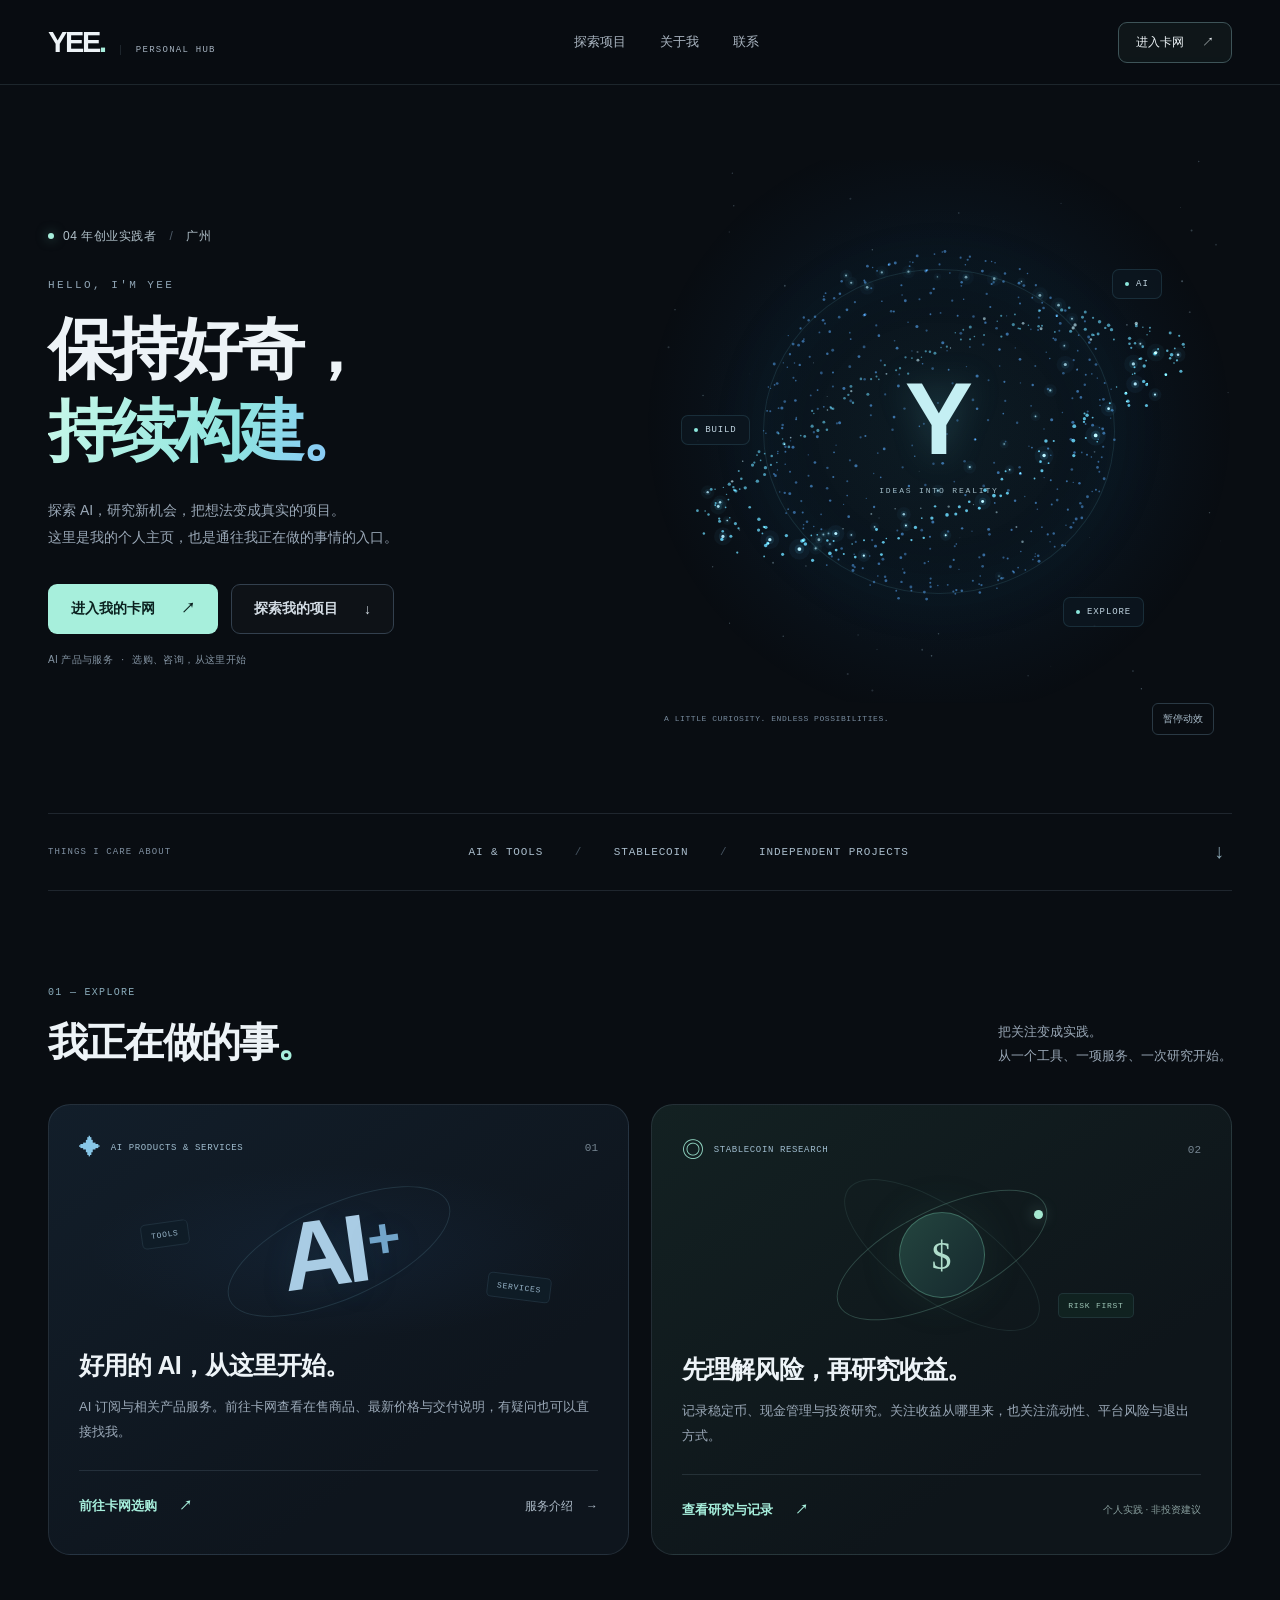
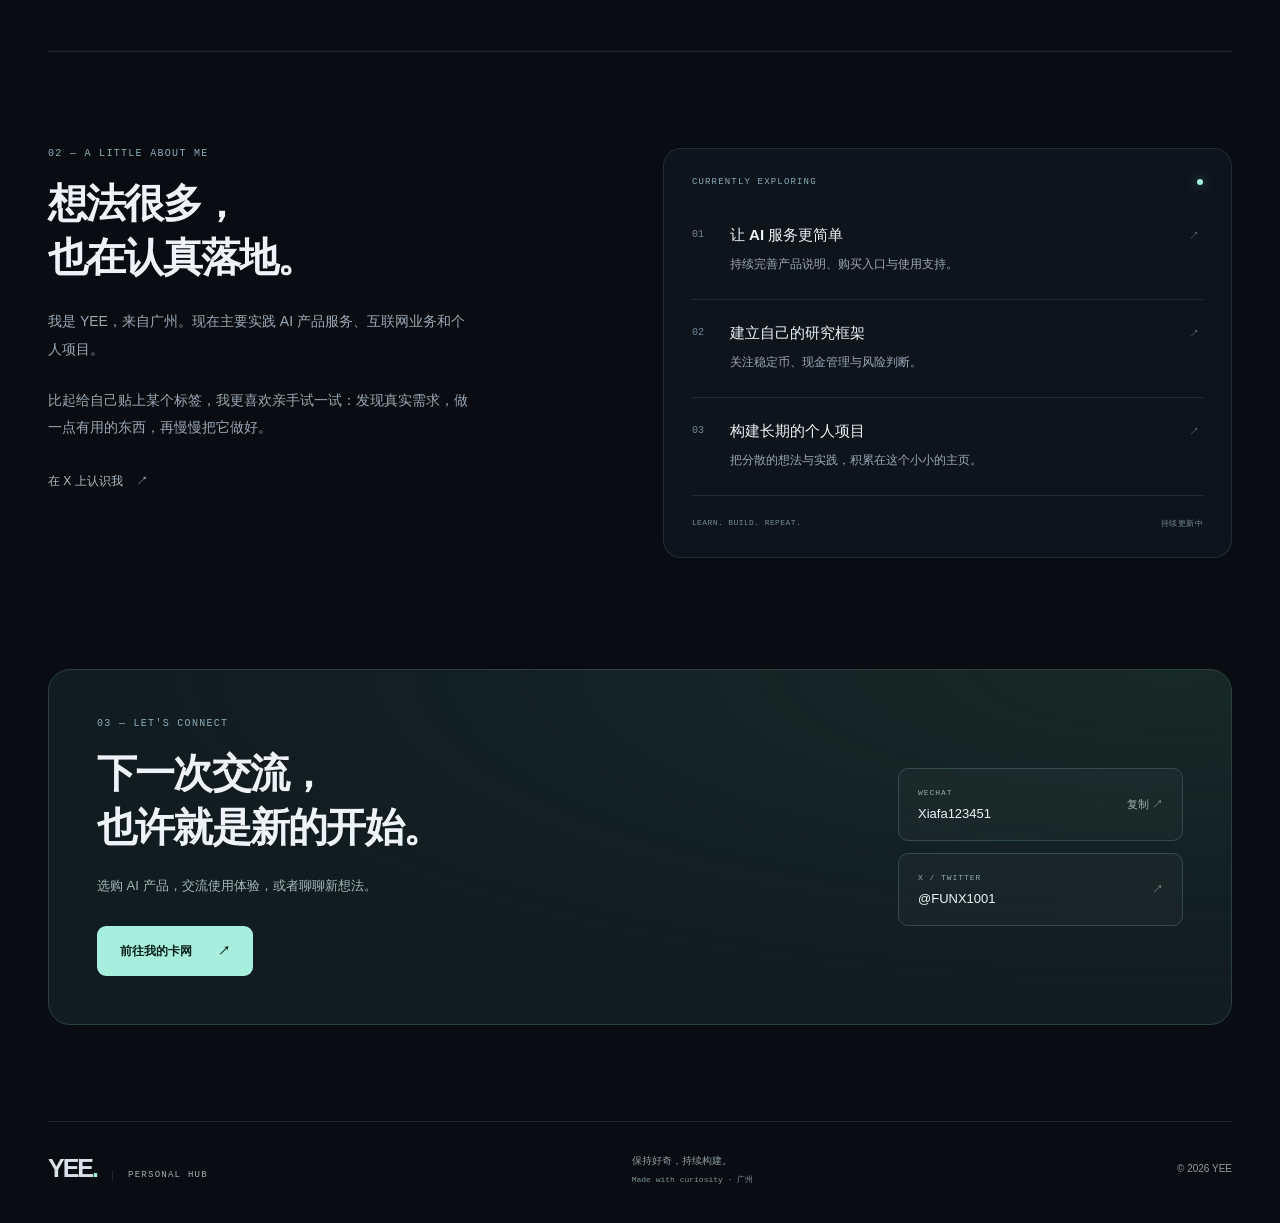
==== commit e8f365ee: "Redesign YEE hub with interactive particles and direct cardshop links" ====
--- a/index.html
+++ b/index.html
@@ -53,7 +53,7 @@
       <div class="section-head reveal"><div><p class="section-index">01 — EXPLORE</p><h2 id="focus-title">我正在做的事<span class="accent">。</span></h2></div><p>把关注变成实践。<br>从一个工具、一项服务、一次研究开始。</p></div>
       <div class="project-grid">
         <article class="project-card project-ai reveal">
-          <div class="project-top"><span class="project-category"><span class="project-icon" aria-hidden="true">✳</span>AI PRODUCTS & SERVICES</span><span class="project-number">01</span></div>
+          <div class="project-top"><span class="project-category"><span class="project-icon" aria-hidden="true">✦</span>AI PRODUCTS & SERVICES</span><span class="project-number">01</span></div>
           <div class="project-art ai-art" aria-hidden="true"><span class="ai-art-line"></span><span class="ai-letter">AI<span>+</span></span><span class="mini-tag tag-one">TOOLS</span><span class="mini-tag tag-two">SERVICES</span></div>
           <div class="project-copy"><h3>好用的 AI，从这里开始。</h3><p>AI 订阅与相关产品服务。前往卡网查看在售商品、最新价格与交付说明，有疑问也可以直接找我。</p></div>
           <div class="project-links"><a class="text-link" href="https://faka.dawnform.top/" target="_blank" rel="noopener noreferrer">前往卡网选购 <span aria-hidden="true">↗</span></a><a class="subtle-link" href="/ai/">服务介绍 <span aria-hidden="true">→</span></a></div>
--- a/assets/css/styles.css
+++ b/assets/css/styles.css
@@ -210,6 +210,7 @@
   .plan-card { padding: 22px; }
 }
 @media (max-width: 760px) {
+  html { scroll-padding-top: 125px; }
   .shell { width: calc(100% - 40px); }
   .nav-inner { min-height: 72px; gap: 15px; flex-wrap: wrap; padding-block: 14px; }
   .wordmark { font-size: 26px; }
@@ -271,6 +272,7 @@
   .kicker { line-height: 1.8; font-size: 8px; }
 }
 @media (max-width: 360px) {
+  .page-hero h1 { font-size: 31px; }
   .shell { width: calc(100% - 32px); }
   .wordmark small { display: none; }
   .hero-actions { align-items: stretch; flex-direction: column; }
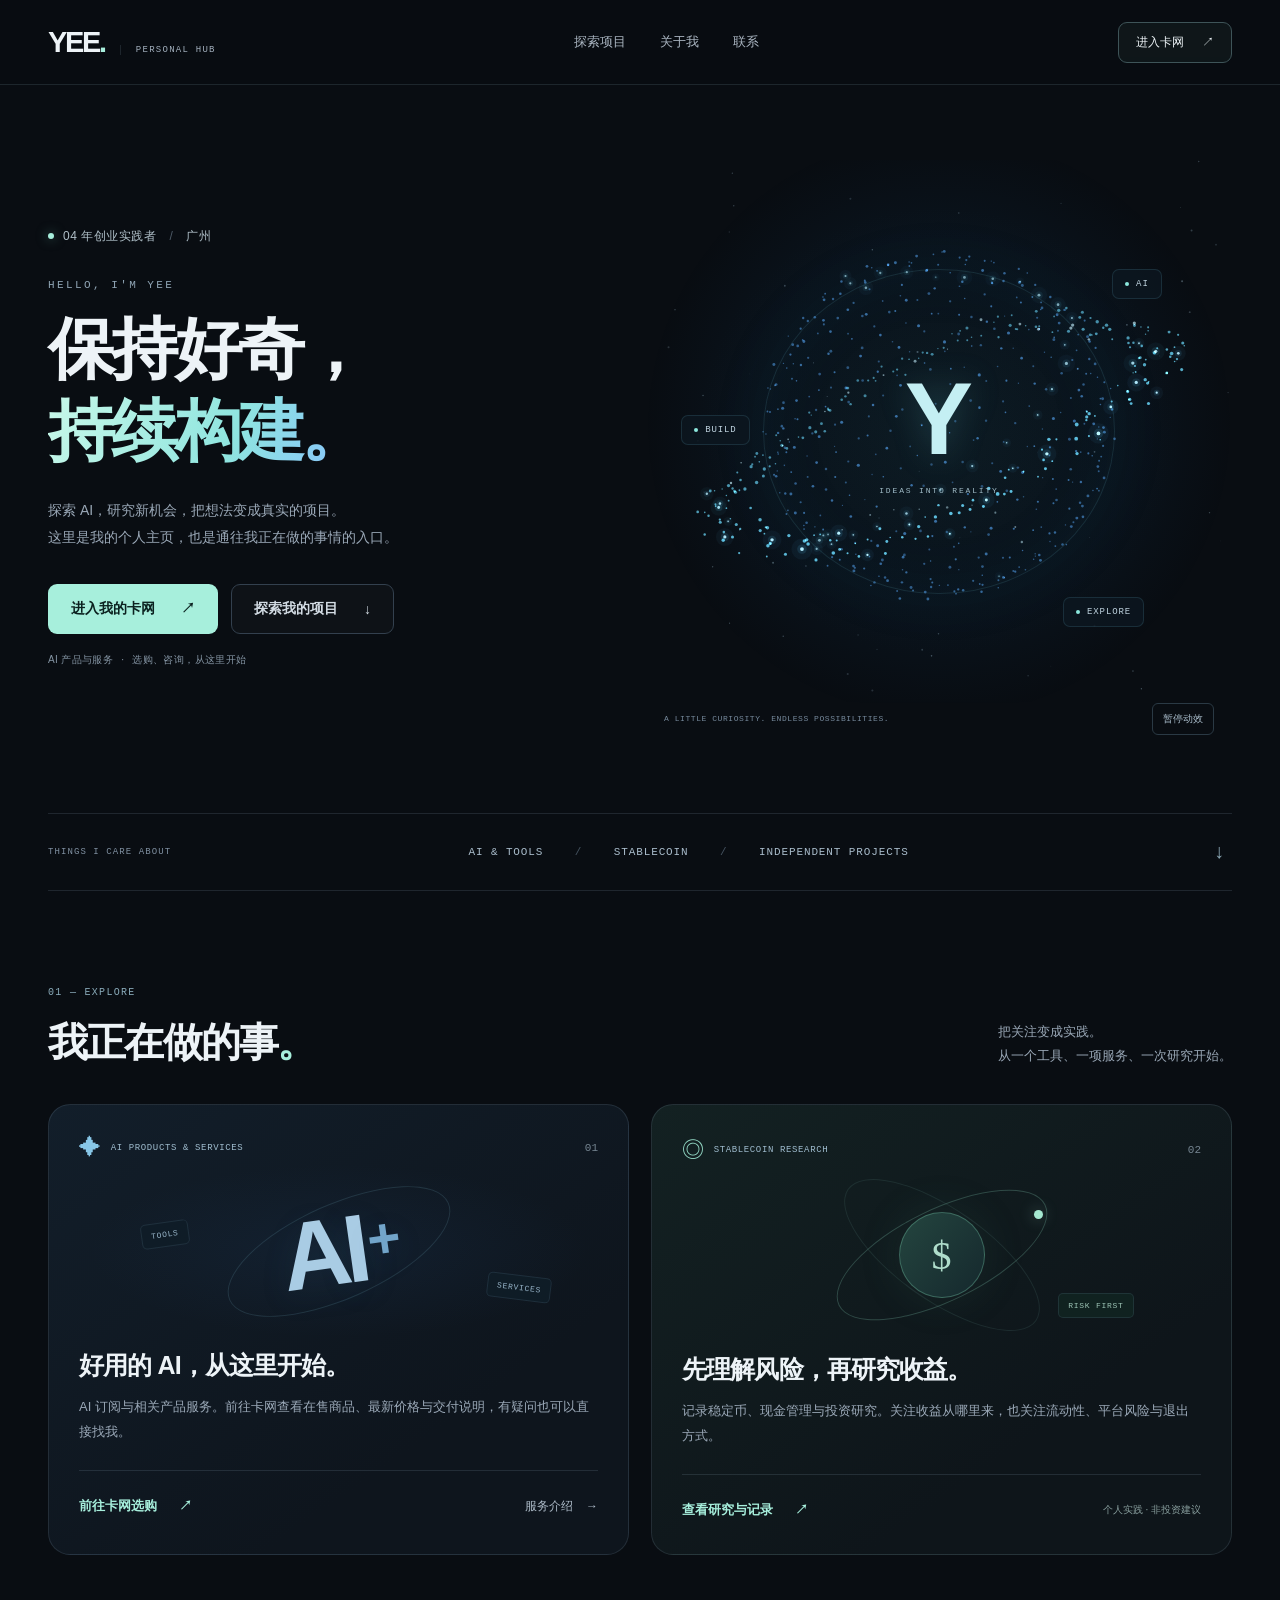
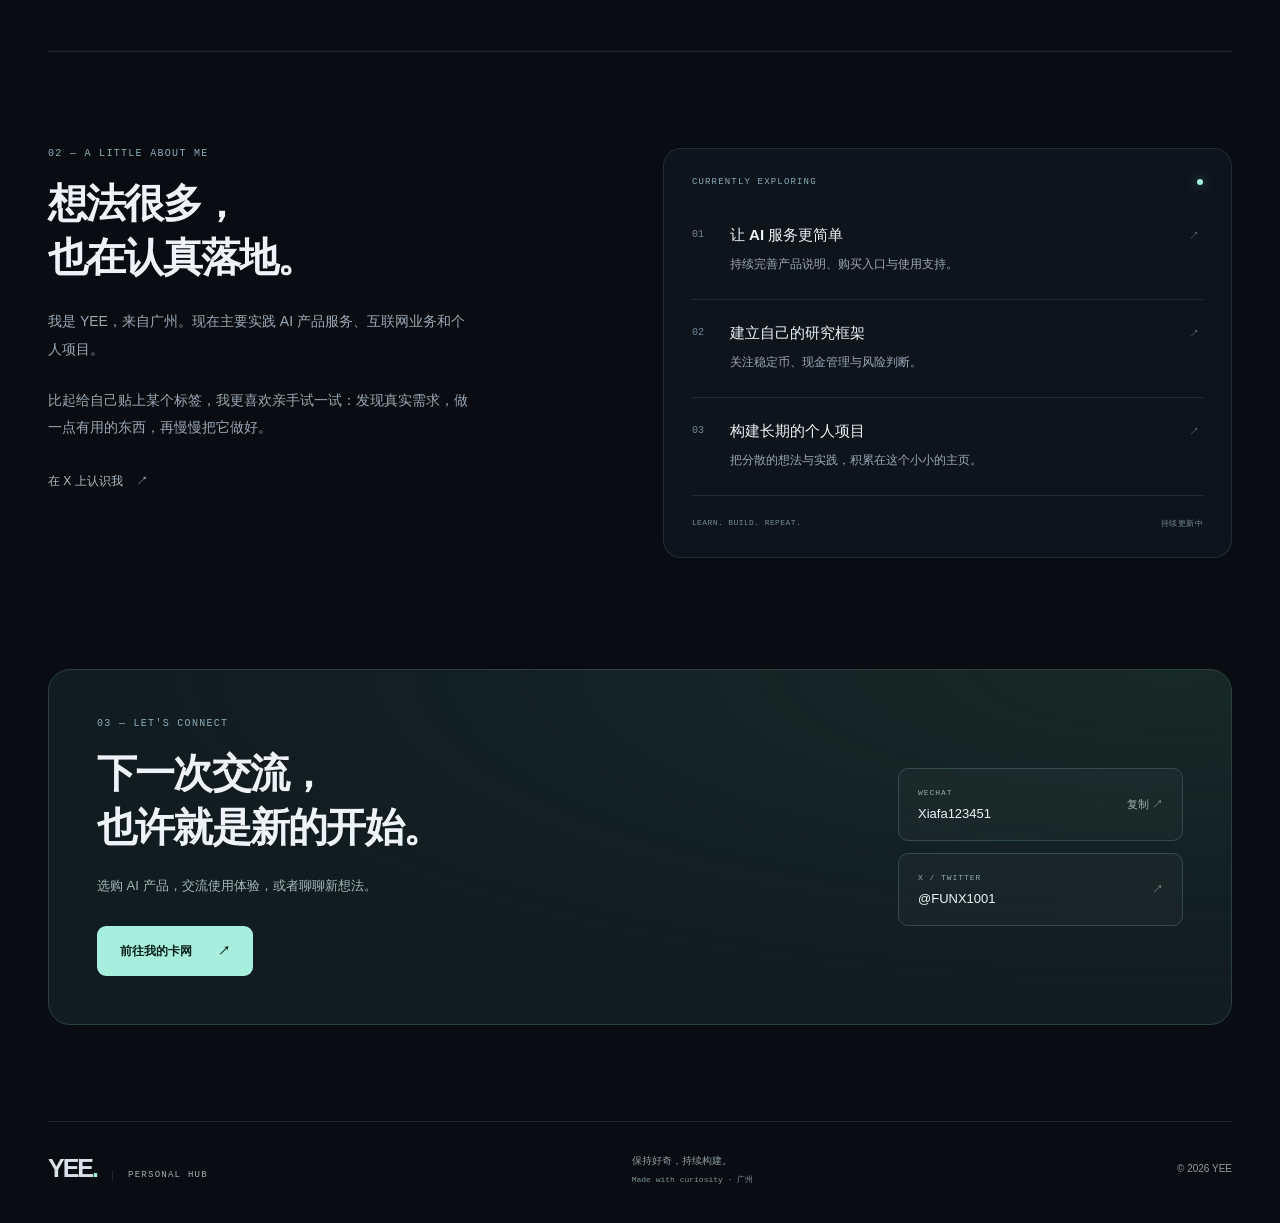
==== commit 4ac466b2: "Correct all purchase links to owner-confirmed yeeai.de5.net" ====
--- a/index.html
+++ b/index.html
@@ -20,7 +20,7 @@
     <nav class="nav-inner shell" aria-label="主导航">
       <a class="wordmark" href="/" aria-label="YEE 个人主页">YEE<span class="wordmark-dot">.</span><small>PERSONAL HUB</small></a>
       <div class="nav-links"><a href="#focus">探索项目</a><a href="#about">关于我</a><a href="#contact">联系</a></div>
-      <a class="nav-action" href="https://faka.dawnform.top/" target="_blank" rel="noopener noreferrer">进入卡网 <span aria-hidden="true">↗</span></a>
+      <a class="nav-action" href="https://yeeai.de5.net/" target="_blank" rel="noopener noreferrer">进入卡网 <span aria-hidden="true">↗</span></a>
     </nav>
   </header>
   <main id="main-content">
@@ -31,7 +31,7 @@
         <h1 id="hero-title">保持好奇，<br><span>持续构建。</span></h1>
         <p class="home-hero-copy">探索 AI，研究新机会，把想法变成真实的项目。<br class="desktop-break">这里是我的个人主页，也是通往我正在做的事情的入口。</p>
         <div class="hero-actions">
-          <a class="button-primary" href="https://faka.dawnform.top/" target="_blank" rel="noopener noreferrer">进入我的卡网 <span aria-hidden="true">↗</span></a>
+          <a class="button-primary" href="https://yeeai.de5.net/" target="_blank" rel="noopener noreferrer">进入我的卡网 <span aria-hidden="true">↗</span></a>
           <a class="button-secondary" href="#focus">探索我的项目 <span aria-hidden="true">↓</span></a>
         </div>
         <p class="hero-footnote">AI 产品与服务 <span>·</span> 选购、咨询，从这里开始</p>
@@ -56,7 +56,7 @@
           <div class="project-top"><span class="project-category"><span class="project-icon" aria-hidden="true">✦</span>AI PRODUCTS & SERVICES</span><span class="project-number">01</span></div>
           <div class="project-art ai-art" aria-hidden="true"><span class="ai-art-line"></span><span class="ai-letter">AI<span>+</span></span><span class="mini-tag tag-one">TOOLS</span><span class="mini-tag tag-two">SERVICES</span></div>
           <div class="project-copy"><h3>好用的 AI，从这里开始。</h3><p>AI 订阅与相关产品服务。前往卡网查看在售商品、最新价格与交付说明，有疑问也可以直接找我。</p></div>
-          <div class="project-links"><a class="text-link" href="https://faka.dawnform.top/" target="_blank" rel="noopener noreferrer">前往卡网选购 <span aria-hidden="true">↗</span></a><a class="subtle-link" href="/ai/">服务介绍 <span aria-hidden="true">→</span></a></div>
+          <div class="project-links"><a class="text-link" href="https://yeeai.de5.net/" target="_blank" rel="noopener noreferrer">前往卡网选购 <span aria-hidden="true">↗</span></a><a class="subtle-link" href="/ai/">服务介绍 <span aria-hidden="true">→</span></a></div>
         </article>
         <article class="project-card project-research reveal">
           <div class="project-top"><span class="project-category"><span class="project-icon" aria-hidden="true">◎</span>STABLECOIN RESEARCH</span><span class="project-number">02</span></div>
@@ -71,7 +71,7 @@
       <div class="now-panel reveal"><div class="now-panel-head"><span class="section-index">CURRENTLY EXPLORING</span><span class="status-dot" aria-hidden="true"></span></div><article><span>01</span><div><h3>让 AI 服务更简单</h3><p>持续完善产品说明、购买入口与使用支持。</p></div><span class="now-arrow" aria-hidden="true">↗</span></article><article><span>02</span><div><h3>建立自己的研究框架</h3><p>关注稳定币、现金管理与风险判断。</p></div><span class="now-arrow" aria-hidden="true">↗</span></article><article><span>03</span><div><h3>构建长期的个人项目</h3><p>把分散的想法与实践，积累在这个小小的主页。</p></div><span class="now-arrow" aria-hidden="true">↗</span></article><div class="now-panel-foot"><span>LEARN. BUILD. REPEAT.</span><span>持续更新中</span></div></div>
     </section>
     <section class="section shell contact-section" id="contact" aria-labelledby="contact-title">
-      <div class="contact-panel reveal"><div><p class="section-index">03 — LET'S CONNECT</p><h2 id="contact-title">下一次交流，<br>也许就是新的开始。</h2><p>选购 AI 产品，交流使用体验，或者聊聊新想法。</p><a class="button-primary" href="https://faka.dawnform.top/" target="_blank" rel="noopener noreferrer">前往我的卡网 <span aria-hidden="true">↗</span></a></div><div class="contact-buttons"><button class="copy-wechat" type="button"><span><small>WECHAT</small> Xiafa123451</span><span>复制 ↗</span></button><a href="https://x.com/FUNX1001" target="_blank" rel="noopener noreferrer"><span><small>X / TWITTER</small> @FUNX1001</span><span aria-hidden="true">↗</span></a></div></div>
+      <div class="contact-panel reveal"><div><p class="section-index">03 — LET'S CONNECT</p><h2 id="contact-title">下一次交流，<br>也许就是新的开始。</h2><p>选购 AI 产品，交流使用体验，或者聊聊新想法。</p><a class="button-primary" href="https://yeeai.de5.net/" target="_blank" rel="noopener noreferrer">前往我的卡网 <span aria-hidden="true">↗</span></a></div><div class="contact-buttons"><button class="copy-wechat" type="button"><span><small>WECHAT</small> Xiafa123451</span><span>复制 ↗</span></button><a href="https://x.com/FUNX1001" target="_blank" rel="noopener noreferrer"><span><small>X / TWITTER</small> @FUNX1001</span><span aria-hidden="true">↗</span></a></div></div>
     </section>
   </main>
   <footer class="site-footer shell"><a class="wordmark" href="/">YEE<span class="wordmark-dot">.</span><small>PERSONAL HUB</small></a><p>保持好奇，持续构建。<span class="footer-location">Made with curiosity · 广州</span></p><span>© 2026 YEE</span></footer>
